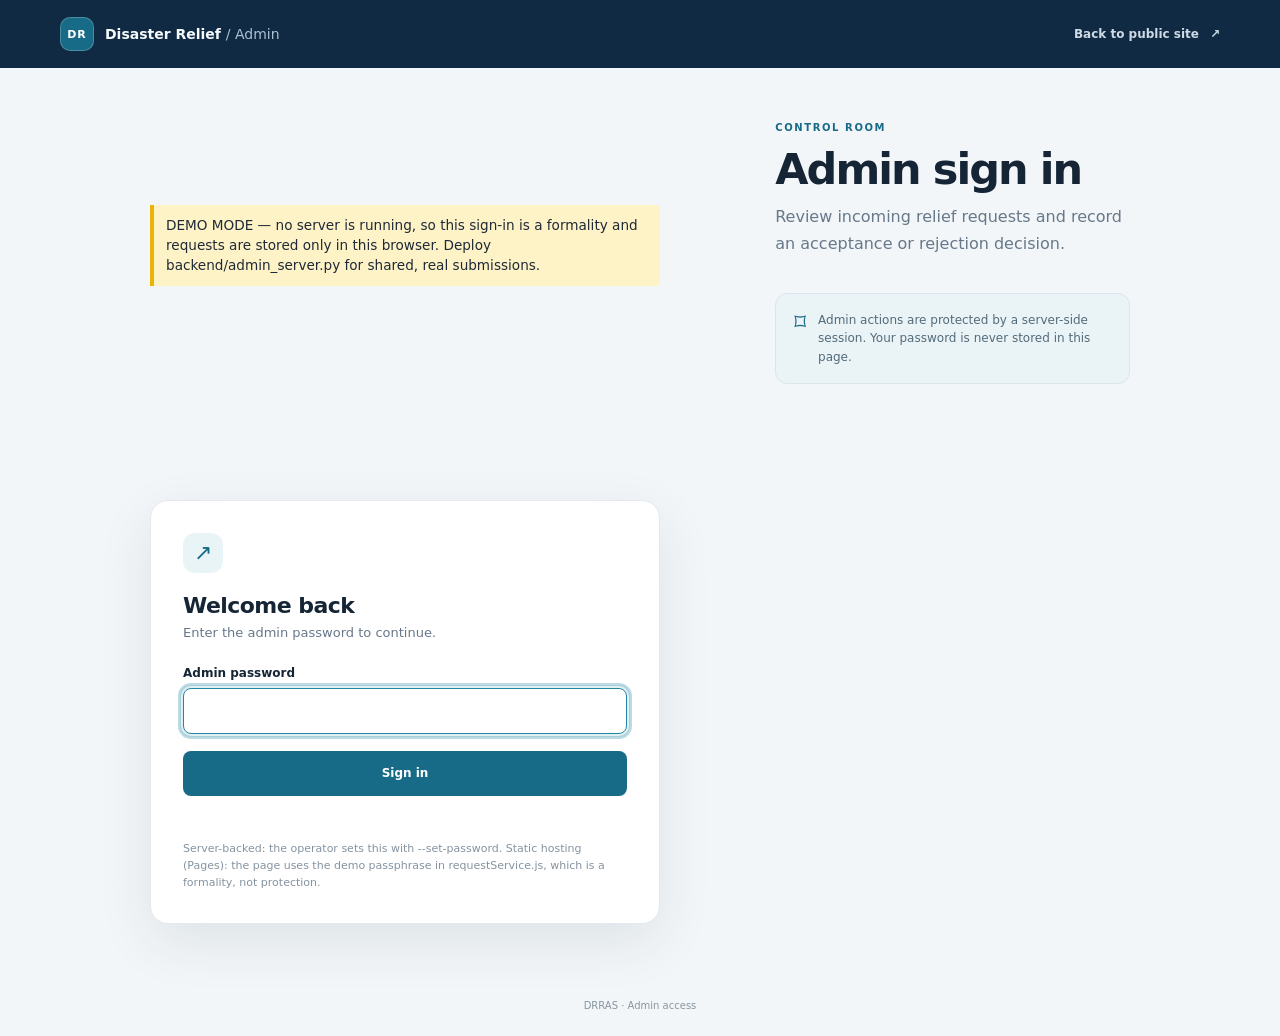
==== docs/admin.html @ 050160b1 "Make admin sign-in work with no server, and fix keep-alive desync Two separate things, both found by" ====
<!doctype html>
<html lang="en">
<head>
  <meta charset="utf-8">
  <meta name="viewport" content="width=device-width, initial-scale=1">
  <meta name="theme-color" content="#102a43">
  <title>Admin · Disaster Relief Resource Allocation System</title>
  <link rel="stylesheet" href="css/admin.css?v=2">
  <script type="module" src="js/admin.js?v=2"></script>
</head>
<body>
  <header class="topbar">
    <a class="brand" href="index.html" aria-label="Back to the DRRAS website">
      <span class="brand-mark" aria-hidden="true">DR</span>
      <span>Disaster Relief <span class="brand-muted">/ Admin</span></span>
    </a>
    <a class="back-link" href="index.html">Back to public site <span aria-hidden="true">↗</span></a>
  </header>

  <main class="page-shell">
    <section id="loginSection" class="login-layout" aria-labelledby="loginHeading">
      <p id="serviceBanner" class="mode-banner" hidden></p>
      <div class="intro-copy">
        <p class="eyebrow">CONTROL ROOM</p>
        <h1 id="loginHeading">Admin sign in</h1>
        <p>Review incoming relief requests and record an acceptance or rejection decision.</p>
        <div class="security-note">
          <span class="security-icon" aria-hidden="true">⌑</span>
          <span>Admin actions are protected by a server-side session. Your password is never stored in this page.</span>
        </div>
      </div>
      <form id="loginForm" class="login-card" autocomplete="on">
        <div class="card-icon" aria-hidden="true">↗</div>
        <h2>Welcome back</h2>
        <p class="muted">Enter the admin password to continue.</p>
        <label for="adminPassword">Admin password</label>
        <input id="adminPassword" name="password" type="password" autocomplete="current-password"
               minlength="12" maxlength="1024" required>
        <button id="loginButton" class="button button-primary button-wide" type="submit">Sign in</button>
        <p id="loginMessage" class="message" role="alert" aria-live="polite"></p>
        <p class="login-help">Server-backed: the operator sets this with --set-password. Static hosting (Pages): the page uses the demo passphrase in requestService.js, which is a formality, not protection.</p>
      </form>
    </section>

    <section id="dashboardSection" hidden aria-labelledby="dashboardHeading">
      <div class="dashboard-heading">
        <div>
          <p class="eyebrow">REQUEST OPERATIONS</p>
          <h1 id="dashboardHeading">Request dashboard</h1>
          <p class="muted">Review submissions from the public request form. Decisions are saved centrally.</p>
        </div>
        <div class="heading-actions">
          <button id="refreshButton" class="button button-quiet" type="button">↻ <span>Refresh</span></button>
          <button id="logoutButton" class="button button-quiet" type="button">Sign out</button>
        </div>
      </div>

      <div class="summary-grid" aria-label="Request totals">
        <article class="summary-card summary-pending">
          <span class="summary-label">Pending</span>
          <strong id="pendingCount">0</strong>
          <span class="summary-caption">Awaiting review</span>
        </article>
        <article class="summary-card summary-accepted">
          <span class="summary-label">Accepted</span>
          <strong id="acceptedCount">0</strong>
          <span class="summary-caption">Approved by admin</span>
        </article>
        <article class="summary-card summary-rejected">
          <span class="summary-label">Rejected</span>
          <strong id="rejectedCount">0</strong>
          <span class="summary-caption">Declined by admin</span>
        </article>
        <article class="summary-card summary-total">
          <span class="summary-label">All requests</span>
          <strong id="totalCount">0</strong>
          <span class="summary-caption">Across all statuses</span>
        </article>
      </div>

      <section class="requests-panel" aria-labelledby="requestsHeading">
        <div class="panel-heading">
          <div>
            <h2 id="requestsHeading">Submitted requests</h2>
            <p id="requestCount" class="muted">Loading requests…</p>
          </div>
          <label class="filter-control" for="statusFilter">
            <span>Status</span>
            <select id="statusFilter">
              <option value="all">All requests</option>
              <option value="pending">Pending</option>
              <option value="accepted">Accepted</option>
              <option value="rejected">Rejected</option>
            </select>
          </label>
        </div>

        <p id="dashboardMessage" class="dashboard-message" role="status" aria-live="polite"></p>
        <div class="table-scroll">
          <table class="request-table">
            <thead>
              <tr>
                <th scope="col">Request</th>
                <th scope="col">Location</th>
                <th scope="col">Resources needed</th>
                <th scope="col">Submitted</th>
                <th scope="col">Decision</th>
                <th scope="col"><span class="visually-hidden">Actions</span></th>
              </tr>
            </thead>
            <tbody id="requestRows"></tbody>
          </table>
          <div id="emptyState" class="empty-state" hidden>
            <div class="empty-icon" aria-hidden="true">⌁</div>
            <h3>No requests to show</h3>
            <p>New public submissions will appear here automatically.</p>
          </div>
        </div>
      </section>
      <p class="data-note">An approval decision is recorded in the request database. It does not automatically dispatch supplies.</p>
    </section>
  </main>

  <footer class="page-footer">DRRAS · Admin access</footer>
</body>
</html>
---- docs/css/admin.css ----
:root {
  color-scheme: light;
  --ink: #152536;
  --muted: #66788a;
  --line: #e3e9ee;
  --paper: #ffffff;
  --wash: #f3f6f8;
  --navy: #102a43;
  --blue: #176b87;
  --blue-deep: #0c526d;
  --red: #b42332;
  --green: #117a59;
  --amber: #a85b0c;
}

* { box-sizing: border-box; }
[hidden] { display: none !important; }

body {
  min-height: 100vh;
  margin: 0;
  color: var(--ink);
  background: var(--wash);
  font-family: Inter, ui-sans-serif, system-ui, -apple-system, BlinkMacSystemFont, "Segoe UI", sans-serif;
  -webkit-font-smoothing: antialiased;
}

.topbar {
  min-height: 68px;
  display: flex;
  align-items: center;
  justify-content: space-between;
  gap: 20px;
  padding: 0 max(24px, calc((100vw - 1160px) / 2));
  color: #f7fafc;
  background: var(--navy);
}
.brand, .back-link {
  display: inline-flex;
  align-items: center;
  gap: 11px;
  color: inherit;
  font-size: 14px;
  font-weight: 700;
  text-decoration: none;
}
.brand-mark {
  width: 34px;
  height: 34px;
  display: grid;
  place-items: center;
  border: 1px solid rgba(255,255,255,.22);
  border-radius: 10px;
  color: #fff;
  background: #176b87;
  font-size: 11px;
  letter-spacing: .08em;
}
.brand-muted { color: #adc2d4; font-weight: 500; }
.back-link { color: #cedbe6; font-size: 12px; font-weight: 600; }
.back-link:hover { color: #fff; }

.page-shell { width: min(1160px, calc(100% - 48px)); margin: 0 auto; padding: 54px 0 76px; }
h1, h2, h3, p { margin-top: 0; }
h1 { margin-bottom: 10px; font-size: clamp(30px, 4vw, 43px); letter-spacing: -.045em; line-height: 1.1; }
h2 { margin-bottom: 6px; font-size: 20px; letter-spacing: -.025em; }
h3 { margin-bottom: 7px; font-size: 16px; }
.eyebrow { margin-bottom: 13px; color: var(--blue); font-size: 10px; font-weight: 800; letter-spacing: .16em; }
.muted { color: var(--muted); }

.login-layout {
  display: grid;
  grid-template-columns: minmax(0, 1.15fr) minmax(320px, .8fr);
  align-items: center;
  gap: clamp(40px, 9vw, 130px);
  max-width: 980px;
  min-height: 480px;
  margin: 0 auto;
}
.intro-copy { max-width: 485px; }
.intro-copy > p:not(.eyebrow) { max-width: 430px; color: var(--muted); font-size: 16px; line-height: 1.7; }
.security-note {
  max-width: 420px;
  display: flex;
  align-items: flex-start;
  gap: 12px;
  margin-top: 35px;
  padding: 17px 18px;
  border: 1px solid #d9e7ed;
  border-radius: 12px;
  color: #536b7b;
  background: #eaf3f6;
  font-size: 12px;
  line-height: 1.55;
}
.security-icon { color: var(--blue); font-size: 23px; line-height: 1; }
.login-card {
  padding: 32px;
  border: 1px solid var(--line);
  border-radius: 18px;
  background: var(--paper);
  box-shadow: 0 18px 55px rgba(16, 42, 67, .09);
}
.card-icon {
  width: 40px;
  height: 40px;
  display: grid;
  place-items: center;
  margin-bottom: 20px;
  border-radius: 12px;
  color: var(--blue);
  background: #e9f4f7;
  font-size: 22px;
}
.login-card h2 { margin-bottom: 7px; font-size: 22px; }
.login-card .muted { margin-bottom: 26px; font-size: 13px; }
.login-card label { display: block; margin-bottom: 8px; font-size: 12px; font-weight: 700; }
.login-card input {
  width: 100%;
  height: 46px;
  margin-bottom: 17px;
  padding: 0 12px;
  border: 1px solid #ccd6dd;
  border-radius: 8px;
  color: var(--ink);
  background: #fff;
  font: inherit;
  outline: none;
}
.login-card input:focus, select:focus { border-color: #2086a4; box-shadow: 0 0 0 3px rgba(32,134,164,.13); }
.login-help { margin: 15px 0 0; color: #8493a0; font-size: 11px; line-height: 1.55; }

.button {
  min-height: 38px;
  display: inline-flex;
  align-items: center;
  justify-content: center;
  gap: 7px;
  padding: 0 14px;
  border: 1px solid transparent;
  border-radius: 8px;
  cursor: pointer;
  font: inherit;
  font-size: 12px;
  font-weight: 700;
  transition: background .15s ease, border-color .15s ease, transform .15s ease;
}
.button:focus-visible, select:focus-visible, input:focus-visible { outline: 3px solid rgba(32,134,164,.3); outline-offset: 2px; }
.button:disabled { opacity: .55; cursor: not-allowed; }
.button-primary { color: #fff; background: var(--blue); }
.button-primary:hover:not(:disabled) { background: var(--blue-deep); }
.button-wide { width: 100%; min-height: 45px; }
.button-quiet { color: #536779; border-color: #dce4e9; background: #fff; }
.button-quiet:hover:not(:disabled) { color: var(--ink); border-color: #bdcbd4; background: #f8fafb; }

.message { min-height: 17px; margin: 12px 0 0; color: var(--red); font-size: 12px; }
.dashboard-heading { display: flex; align-items: flex-end; justify-content: space-between; gap: 24px; margin-bottom: 29px; }
.dashboard-heading .muted { margin-bottom: 0; font-size: 13px; }
.heading-actions { display: flex; gap: 8px; padding-bottom: 3px; }

.summary-grid { display: grid; grid-template-columns: repeat(4, minmax(0, 1fr)); gap: 13px; margin-bottom: 23px; }
.summary-card {
  min-height: 126px;
  display: flex;
  flex-direction: column;
  align-items: flex-start;
  padding: 17px 18px;
  border: 1px solid var(--line);
  border-radius: 12px;
  background: var(--paper);
  box-shadow: 0 3px 10px rgba(16,42,67,.025);
}
.summary-card strong { margin-top: 8px; font-size: 29px; letter-spacing: -.05em; line-height: 1; }
.summary-label { font-size: 12px; font-weight: 700; }
.summary-caption { margin-top: 8px; color: var(--muted); font-size: 11px; }
.summary-pending strong { color: var(--amber); }
.summary-accepted strong { color: var(--green); }
.summary-rejected strong { color: var(--red); }
.summary-total strong { color: var(--navy); }

.requests-panel {
  overflow: hidden;
  border: 1px solid var(--line);
  border-radius: 14px;
  background: var(--paper);
  box-shadow: 0 3px 14px rgba(16,42,67,.035);
}
.panel-heading { display: flex; align-items: center; justify-content: space-between; gap: 20px; padding: 21px 22px; }
.panel-heading h2 { margin-bottom: 5px; }
.panel-heading .muted { margin-bottom: 0; font-size: 12px; }
.filter-control { display: flex; align-items: center; gap: 9px; color: #536779; font-size: 11px; font-weight: 700; }
.filter-control select {
  min-width: 145px;
  height: 37px;
  padding: 0 30px 0 10px;
  border: 1px solid #d8e1e7;
  border-radius: 7px;
  color: var(--ink);
  background-color: #fff;
  font: inherit;
  font-weight: 600;
}
.dashboard-message { margin: 0; padding: 0 22px; color: var(--red); font-size: 12px; }
.dashboard-message:empty { display: none; }
.table-scroll { overflow-x: auto; }
.request-table { width: 100%; border-collapse: collapse; text-align: left; }
.request-table th {
  padding: 11px 15px;
  border-top: 1px solid var(--line);
  border-bottom: 1px solid var(--line);
  color: #6d7d8a;
  background: #f7f9fa;
  font-size: 10px;
  font-weight: 800;
  letter-spacing: .06em;
  text-transform: uppercase;
  white-space: nowrap;
}
.request-table th:first-child, .request-table td:first-child { padding-left: 22px; }
.request-table td { padding: 15px; border-bottom: 1px solid #edf1f3; vertical-align: top; font-size: 12px; }
.request-table tbody tr:last-child td { border-bottom: 0; }
.request-table tbody tr:hover { background: #fbfcfd; }
.request-type { display: flex; flex-wrap: wrap; align-items: center; gap: 7px; margin-bottom: 5px; font-size: 13px; font-weight: 750; }
.request-id { display: block; color: #8695a1; font-size: 10px; font-weight: 600; letter-spacing: .03em; }
.request-meta, .location-coords, .submitted-time { color: var(--muted); font-size: 11px; line-height: 1.5; }
.severity, .status-pill { display: inline-flex; align-items: center; min-height: 20px; padding: 2px 7px; border-radius: 999px; font-size: 9px; font-weight: 800; letter-spacing: .035em; text-transform: uppercase; }
.severity-critical { color: #a91e2b; background: #fde9e9; }
.severity-high { color: #a34b0b; background: #fff0df; }
.severity-medium { color: #856009; background: #fff6d8; }
.severity-low { color: #277052; background: #e6f5ed; }
.status-pending { color: #94520e; background: #fff2dc; }
.status-accepted { color: #0b6e50; background: #e3f5eb; }
.status-rejected { color: #a3222d; background: #fde9eb; }
.resource-list { max-width: 190px; color: #475b6b; line-height: 1.55; }
.decision-cell { white-space: nowrap; }
.action-cell { min-width: 180px; white-space: nowrap; }
.action-button { min-height: 31px; padding: 0 10px; border-radius: 7px; font-size: 10px; }
.action-accept { color: #0b6e50; border-color: #cbe7d7; background: #f1faf5; }
.action-accept:hover:not(:disabled) { background: #e3f5eb; }
.action-reject { margin-left: 5px; color: #a3222d; border-color: #f0d0d3; background: #fff7f7; }
.action-reject:hover:not(:disabled) { background: #fde9eb; }
.reviewed-note { color: #82909b; font-size: 10px; }
.empty-state { padding: 55px 20px 60px; text-align: center; }
.empty-icon { width: 45px; height: 45px; display: grid; place-items: center; margin: 0 auto 15px; border-radius: 50%; color: var(--blue); background: #e9f4f7; font-size: 24px; }
.empty-state h3 { margin-bottom: 5px; }
.empty-state p { margin: 0; color: var(--muted); font-size: 12px; }
.data-note { margin: 14px 2px 0; color: #778793; font-size: 11px; line-height: 1.5; }
.page-footer { padding: 0 24px 25px; color: #8795a0; font-size: 10px; text-align: center; }
.visually-hidden { position: absolute; width: 1px; height: 1px; overflow: hidden; clip: rect(0, 0, 0, 0); white-space: nowrap; clip-path: inset(50%); }

@media (max-width: 820px) {
  .login-layout { grid-template-columns: 1fr minmax(300px, .9fr); gap: 36px; }
  .summary-grid { grid-template-columns: repeat(2, minmax(0, 1fr)); }
  .request-table { min-width: 930px; }
}
@media (max-width: 640px) {
  .topbar { min-height: 60px; padding: 0 18px; }
  .brand { gap: 8px; font-size: 12px; }
  .brand-mark { width: 30px; height: 30px; }
  .back-link { font-size: 0; }
  .back-link span { font-size: 16px; }
  .page-shell { width: calc(100% - 32px); padding: 36px 0 55px; }
  .login-layout { grid-template-columns: 1fr; gap: 26px; min-height: 0; }
  .intro-copy > p:not(.eyebrow) { font-size: 14px; }
  .security-note { margin-top: 20px; }
  .login-card { padding: 24px; }
  .dashboard-heading { align-items: flex-start; flex-direction: column; margin-bottom: 22px; }
  .heading-actions { width: 100%; }
  .heading-actions .button { flex: 1; }
  .summary-grid { gap: 9px; }
  .summary-card { min-height: 112px; padding: 14px; }
  .summary-card strong { font-size: 25px; }
  .panel-heading { align-items: flex-start; flex-direction: column; padding: 18px; }
  .filter-control { width: 100%; justify-content: space-between; }
  .filter-control select { flex: 1; max-width: 220px; }
}


.mode-banner {
  background: #fef3c7; border-left: 4px solid #eab308;
  padding: 10px 12px; margin: 0 0 16px; color: #1f2937;
  font-size: 0.85rem; line-height: 1.5; border-radius: 0 4px 4px 0;
}
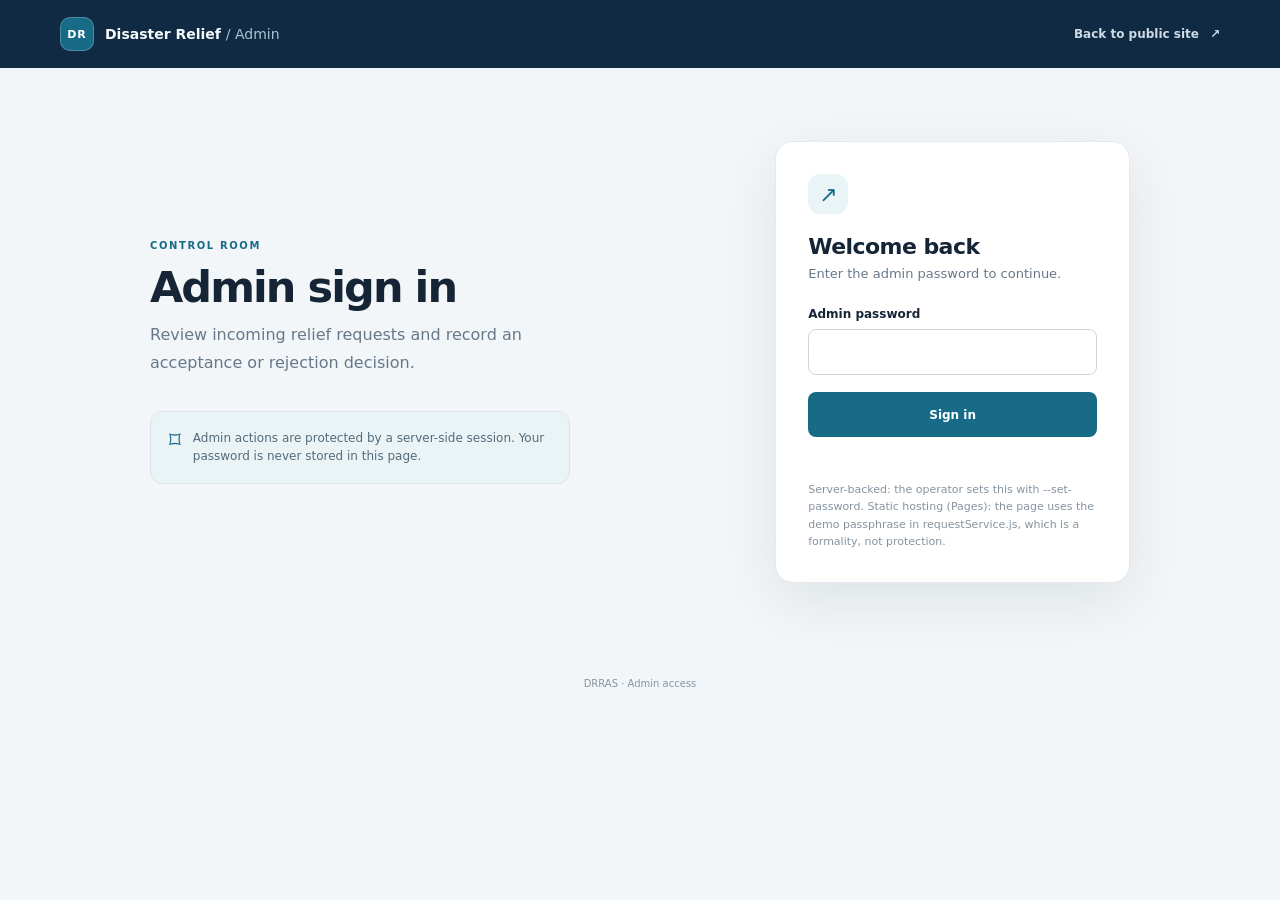
==== commit 785267e4: "Update admin.html to remove partial approval section" ====
--- a/docs/admin.html
+++ b/docs/admin.html
@@ -117,8 +117,21 @@
           </div>
         </div>
       </section>
-      <p class="data-note">An approval decision is recorded in the request database. It does not automatically dispatch supplies.</p>
+      <p class="data-note">Accepting a request allocates the requested supplies from current stock (capped at what is on hand) and records your message for the user. Rejecting records the message only.</p>
     </section>
+
+    <dialog id="decisionDialog" class="decision-dialog" aria-labelledby="decisionDialogTitle">
+      <h2 id="decisionDialogTitle">Record decision</h2>
+      <p class="muted" id="decisionDialogIntro">The message below is delivered to the user with your decision.</p>
+      <label for="decisionMessage">Message to the user</label>
+      <textarea id="decisionMessage" rows="5" maxlength="1000"></textarea>
+      <p class="dialog-hint">This text is shown to the user on the track-status page. Keep it short and concrete — what was decided, what will be provided, and what to do next.</p>
+      <p id="decisionError" class="message" role="alert" aria-live="polite"></p>
+      <div class="dialog-actions">
+        <button type="button" class="button button-quiet" id="decisionCancel">Cancel</button>
+        <button type="button" class="button button-primary" id="decisionConfirm">Save decision</button>
+      </div>
+    </dialog>
   </main>
 
   <footer class="page-footer">DRRAS · Admin access</footer>
--- a/docs/css/admin.css
+++ b/docs/css/admin.css
@@ -158,7 +158,7 @@
 .dashboard-heading .muted { margin-bottom: 0; font-size: 13px; }
 .heading-actions { display: flex; gap: 8px; padding-bottom: 3px; }
 
-.summary-grid { display: grid; grid-template-columns: repeat(4, minmax(0, 1fr)); gap: 13px; margin-bottom: 23px; }
+.summary-grid { display: grid; grid-template-columns: repeat(5, minmax(0, 1fr)); gap: 13px; margin-bottom: 23px; }
 .summary-card {
   min-height: 126px;
   display: flex;
@@ -175,6 +175,7 @@
 .summary-caption { margin-top: 8px; color: var(--muted); font-size: 11px; }
 .summary-pending strong { color: var(--amber); }
 .summary-accepted strong { color: var(--green); }
+.summary-partial strong { color: var(--blue); }
 .summary-rejected strong { color: var(--red); }
 .summary-total strong { color: var(--navy); }
 
@@ -200,7 +201,8 @@
   font: inherit;
   font-weight: 600;
 }
-.dashboard-message { margin: 0; padding: 0 22px; color: var(--red); font-size: 12px; }
+.dashboard-message { margin: 0; padding: 0 22px; color: var(--red); font-size: 12px; line-height: 1.6; }
+.dashboard-message.success { color: var(--green); }
 .dashboard-message:empty { display: none; }
 .table-scroll { overflow-x: auto; }
 .request-table { width: 100%; border-collapse: collapse; text-align: left; }
@@ -230,8 +232,44 @@
 .severity-low { color: #277052; background: #e6f5ed; }
 .status-pending { color: #94520e; background: #fff2dc; }
 .status-accepted { color: #0b6e50; background: #e3f5eb; }
+.status-partially_approved { color: #0c526d; background: #e3f2f7; }
 .status-rejected { color: #a3222d; background: #fde9eb; }
 .resource-list { max-width: 190px; color: #475b6b; line-height: 1.55; }
+
+.inventory-panel {
+  margin-top: 24px;
+  overflow: hidden;
+  border: 1px solid var(--line);
+  border-radius: 14px;
+  background: var(--paper);
+  box-shadow: 0 3px 14px rgba(16,42,67,.035);
+}
+.inventory-heading { padding: 21px 22px 15px; }
+.inventory-heading h2 { margin-bottom: 5px; }
+.inventory-heading .muted { margin-bottom: 0; font-size: 12px; }
+.inventory-form {
+  display: grid;
+  grid-template-columns: minmax(180px, 1fr) minmax(160px, .7fr) auto;
+  align-items: end;
+  gap: 12px;
+  padding: 0 22px 17px;
+}
+.inventory-form label { display: grid; gap: 6px; color: #536779; font-size: 11px; font-weight: 700; }
+.inventory-form input {
+  width: 100%;
+  height: 38px;
+  padding: 0 10px;
+  border: 1px solid #d8e1e7;
+  border-radius: 7px;
+  color: var(--ink);
+  background: #fff;
+  font: inherit;
+}
+.inventory-message { margin: 0; padding: 0 22px 12px; color: var(--green); font-size: 12px; }
+.inventory-message:empty { display: none; }
+.inventory-table { min-width: 520px; }
+.inventory-table th:first-child, .inventory-table td:first-child { padding-left: 22px; }
+.inventory-table td { padding-top: 11px; padding-bottom: 11px; }
 .decision-cell { white-space: nowrap; }
 .action-cell { min-width: 180px; white-space: nowrap; }
 .action-button { min-height: 31px; padding: 0 10px; border-radius: 7px; font-size: 10px; }
@@ -251,7 +289,7 @@
 @media (max-width: 820px) {
   .login-layout { grid-template-columns: 1fr minmax(300px, .9fr); gap: 36px; }
   .summary-grid { grid-template-columns: repeat(2, minmax(0, 1fr)); }
-  .request-table { min-width: 930px; }
+  .request-table { min-width: 1180px; }
 }
 @media (max-width: 640px) {
   .topbar { min-height: 60px; padding: 0 18px; }
@@ -273,6 +311,9 @@
   .panel-heading { align-items: flex-start; flex-direction: column; padding: 18px; }
   .filter-control { width: 100%; justify-content: space-between; }
   .filter-control select { flex: 1; max-width: 220px; }
+  .inventory-heading { padding: 18px 18px 14px; }
+  .inventory-form { grid-template-columns: 1fr; padding: 0 18px 17px; }
+  .inventory-form .button { width: 100%; }
 }
 
 
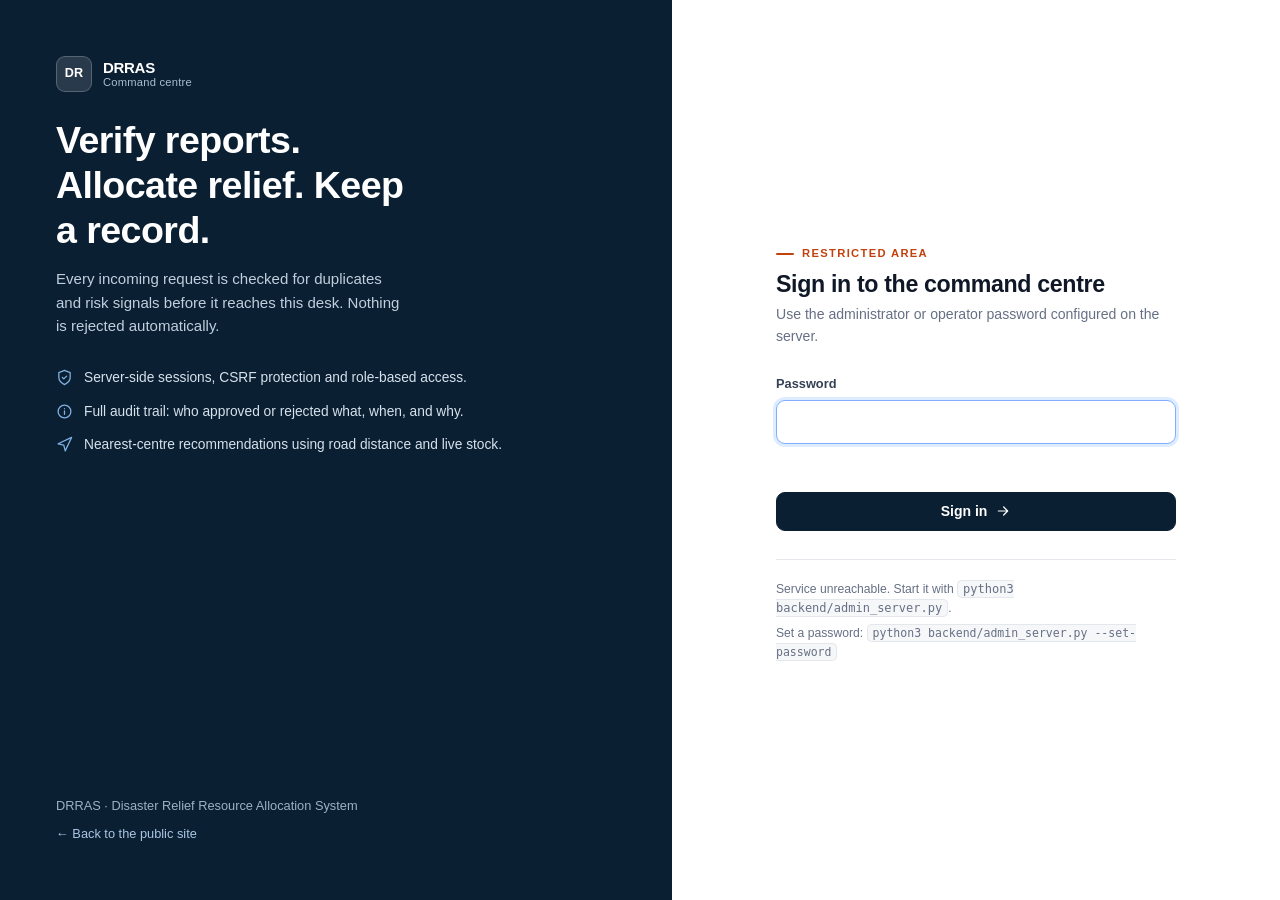
==== commit f11af760: "Rebuild DRRAS with verification, allocation and command centre Replace the legacy localStorage demo " ====
--- a/docs/admin.html
+++ b/docs/admin.html
@@ -1,139 +1,696 @@
 <!doctype html>
 <html lang="en">
 <head>
-  <meta charset="utf-8">
-  <meta name="viewport" content="width=device-width, initial-scale=1">
-  <meta name="theme-color" content="#102a43">
-  <title>Admin · Disaster Relief Resource Allocation System</title>
-  <link rel="stylesheet" href="css/admin.css?v=2">
-  <script type="module" src="js/admin.js?v=2"></script>
+<meta charset="utf-8">
+<meta name="viewport" content="width=device-width, initial-scale=1">
+<meta name="theme-color" content="#0b1f33">
+<meta name="robots" content="noindex">
+<title>Command centre · DRRAS</title>
+<link rel="stylesheet" href="css/style.css?v=3">
+<link rel="stylesheet" href="css/admin.css?v=3">
+<link rel="stylesheet" href="vendor/leaflet/leaflet.css">
 </head>
-<body>
-  <header class="topbar">
-    <a class="brand" href="index.html" aria-label="Back to the DRRAS website">
-      <span class="brand-mark" aria-hidden="true">DR</span>
-      <span>Disaster Relief <span class="brand-muted">/ Admin</span></span>
-    </a>
-    <a class="back-link" href="index.html">Back to public site <span aria-hidden="true">↗</span></a>
-  </header>
-
-  <main class="page-shell">
-    <section id="loginSection" class="login-layout" aria-labelledby="loginHeading">
-      <p id="serviceBanner" class="mode-banner" hidden></p>
-      <div class="intro-copy">
-        <p class="eyebrow">CONTROL ROOM</p>
-        <h1 id="loginHeading">Admin sign in</h1>
-        <p>Review incoming relief requests and record an acceptance or rejection decision.</p>
-        <div class="security-note">
-          <span class="security-icon" aria-hidden="true">⌑</span>
-          <span>Admin actions are protected by a server-side session. Your password is never stored in this page.</span>
+<body class="admin">
+<a class="skip-link" href="#mainContent">Skip to main content</a>
+
+<svg aria-hidden="true" style="position:absolute;width:0;height:0;overflow:hidden">
+  <defs>
+    <symbol id="i-alert" viewBox="0 0 24 24" fill="none" stroke="currentColor" stroke-width="1.8" stroke-linecap="round" stroke-linejoin="round"><path d="M10.3 3.9 1.8 18a2 2 0 0 0 1.7 3h17a2 2 0 0 0 1.7-3L13.7 3.9a2 2 0 0 0-3.4 0Z"/><path d="M12 9v4"/><path d="M12 17h.01"/></symbol>
+    <symbol id="i-pin" viewBox="0 0 24 24" fill="none" stroke="currentColor" stroke-width="1.8" stroke-linecap="round" stroke-linejoin="round"><path d="M20 10c0 6-8 12-8 12s-8-6-8-12a8 8 0 0 1 16 0Z"/><circle cx="12" cy="10" r="3"/></symbol>
+    <symbol id="i-phone" viewBox="0 0 24 24" fill="none" stroke="currentColor" stroke-width="1.8" stroke-linecap="round" stroke-linejoin="round"><path d="M22 16.9v3a2 2 0 0 1-2.2 2 19.8 19.8 0 0 1-8.6-3.1 19.5 19.5 0 0 1-6-6A19.8 19.8 0 0 1 2.1 4.2 2 2 0 0 1 4.1 2h3a2 2 0 0 1 2 1.7c.1 1 .4 2 .7 2.8a2 2 0 0 1-.5 2.1L8 9.9a16 16 0 0 0 6 6l1.3-1.3a2 2 0 0 1 2.1-.5c.9.3 1.9.6 2.8.7a2 2 0 0 1 1.8 2.1Z"/></symbol>
+    <symbol id="i-search" viewBox="0 0 24 24" fill="none" stroke="currentColor" stroke-width="1.9" stroke-linecap="round" stroke-linejoin="round"><circle cx="11" cy="11" r="7"/><path d="m20 20-3.5-3.5"/></symbol>
+    <symbol id="i-arrow" viewBox="0 0 24 24" fill="none" stroke="currentColor" stroke-width="1.8" stroke-linecap="round" stroke-linejoin="round"><path d="M5 12h14M13 6l6 6-6 6"/></symbol>
+    <symbol id="i-check" viewBox="0 0 24 24" fill="none" stroke="currentColor" stroke-width="2" stroke-linecap="round" stroke-linejoin="round"><path d="m20 6-11 11-5-5"/></symbol>
+    <symbol id="i-check-circle" viewBox="0 0 24 24" fill="none" stroke="currentColor" stroke-width="1.8" stroke-linecap="round" stroke-linejoin="round"><circle cx="12" cy="12" r="9"/><path d="m8.5 12 2.5 2.5 4.5-5"/></symbol>
+    <symbol id="i-x-circle" viewBox="0 0 24 24" fill="none" stroke="currentColor" stroke-width="1.8" stroke-linecap="round" stroke-linejoin="round"><circle cx="12" cy="12" r="9"/><path d="m15 9-6 6M9 9l6 6"/></symbol>
+    <symbol id="i-clock" viewBox="0 0 24 24" fill="none" stroke="currentColor" stroke-width="1.8" stroke-linecap="round" stroke-linejoin="round"><circle cx="12" cy="12" r="9"/><path d="M12 7v5l3 2"/></symbol>
+    <symbol id="i-shield" viewBox="0 0 24 24" fill="none" stroke="currentColor" stroke-width="1.8" stroke-linecap="round" stroke-linejoin="round"><path d="M12 22s8-4 8-10V5l-8-3-8 3v7c0 6 8 10 8 10Z"/><path d="m9 12 2 2 4-4"/></symbol>
+    <symbol id="i-info" viewBox="0 0 24 24" fill="none" stroke="currentColor" stroke-width="1.8" stroke-linecap="round" stroke-linejoin="round"><circle cx="12" cy="12" r="9"/><path d="M12 16v-5M12 8h.01"/></symbol>
+    <symbol id="i-x" viewBox="0 0 24 24" fill="none" stroke="currentColor" stroke-width="1.9" stroke-linecap="round" stroke-linejoin="round"><path d="M18 6 6 18M6 6l12 12"/></symbol>
+    <symbol id="i-menu" viewBox="0 0 24 24" fill="none" stroke="currentColor" stroke-width="1.9" stroke-linecap="round" stroke-linejoin="round"><path d="M4 7h16M4 12h16M4 17h16"/></symbol>
+    <symbol id="i-grid" viewBox="0 0 24 24" fill="none" stroke="currentColor" stroke-width="1.8" stroke-linecap="round" stroke-linejoin="round"><rect x="3" y="3" width="7" height="7" rx="1"/><rect x="14" y="3" width="7" height="7" rx="1"/><rect x="3" y="14" width="7" height="7" rx="1"/><rect x="14" y="14" width="7" height="7" rx="1"/></symbol>
+    <symbol id="i-inbox" viewBox="0 0 24 24" fill="none" stroke="currentColor" stroke-width="1.8" stroke-linecap="round" stroke-linejoin="round"><path d="M4 4h16v16H4z"/><path d="M4 14h4l2 3h4l2-3h4"/></symbol>
+    <symbol id="i-list" viewBox="0 0 24 24" fill="none" stroke="currentColor" stroke-width="1.8" stroke-linecap="round" stroke-linejoin="round"><path d="M8 6h13M8 12h13M8 18h13M3 6h.01M3 12h.01M3 18h.01"/></symbol>
+    <symbol id="i-map" viewBox="0 0 24 24" fill="none" stroke="currentColor" stroke-width="1.8" stroke-linecap="round" stroke-linejoin="round"><path d="m9 3-6 3v15l6-3 6 3 6-3V3l-6 3-6-3Z"/><path d="M9 3v15M15 6v15"/></symbol>
+    <symbol id="i-building" viewBox="0 0 24 24" fill="none" stroke="currentColor" stroke-width="1.8" stroke-linecap="round" stroke-linejoin="round"><path d="M4 21V5a2 2 0 0 1 2-2h8a2 2 0 0 1 2 2v16"/><path d="M16 9h2a2 2 0 0 1 2 2v10M2 21h20"/><path d="M8 7h4M8 11h4M8 15h4"/></symbol>
+    <symbol id="i-history" viewBox="0 0 24 24" fill="none" stroke="currentColor" stroke-width="1.8" stroke-linecap="round" stroke-linejoin="round"><path d="M3 12a9 9 0 1 0 3-6.7L3 8"/><path d="M3 3v5h5"/><path d="M12 7v5l3 2"/></symbol>
+    <symbol id="i-settings" viewBox="0 0 24 24" fill="none" stroke="currentColor" stroke-width="1.8" stroke-linecap="round" stroke-linejoin="round"><circle cx="12" cy="12" r="3"/><path d="M19.4 15a1.7 1.7 0 0 0 .3 1.9l.1.1a2 2 0 1 1-2.8 2.8l-.1-.1a1.7 1.7 0 0 0-1.9-.3 1.7 1.7 0 0 0-1 1.5V21a2 2 0 1 1-4 0v-.1a1.7 1.7 0 0 0-1.1-1.5 1.7 1.7 0 0 0-1.9.3l-.1.1a2 2 0 1 1-2.8-2.8l.1-.1a1.7 1.7 0 0 0 .3-1.9 1.7 1.7 0 0 0-1.5-1H3a2 2 0 1 1 0-4h.1a1.7 1.7 0 0 0 1.5-1.1 1.7 1.7 0 0 0-.3-1.9l-.1-.1a2 2 0 1 1 2.8-2.8l.1.1a1.7 1.7 0 0 0 1.9.3H9a1.7 1.7 0 0 0 1-1.5V3a2 2 0 1 1 4 0v.1a1.7 1.7 0 0 0 1 1.5 1.7 1.7 0 0 0 1.9-.3l.1-.1a2 2 0 1 1 2.8 2.8l-.1.1a1.7 1.7 0 0 0-.3 1.9V9a1.7 1.7 0 0 0 1.5 1H21a2 2 0 1 1 0 4h-.1a1.7 1.7 0 0 0-1.5 1Z"/></symbol>
+    <symbol id="i-refresh" viewBox="0 0 24 24" fill="none" stroke="currentColor" stroke-width="1.8" stroke-linecap="round" stroke-linejoin="round"><path d="M21 12a9 9 0 1 1-3-6.7L21 8"/><path d="M21 3v5h-5"/></symbol>
+    <symbol id="i-logout" viewBox="0 0 24 24" fill="none" stroke="currentColor" stroke-width="1.8" stroke-linecap="round" stroke-linejoin="round"><path d="M9 21H5a2 2 0 0 1-2-2V5a2 2 0 0 1 2-2h4"/><path d="m16 17 5-5-5-5M21 12H9"/></symbol>
+    <symbol id="i-users" viewBox="0 0 24 24" fill="none" stroke="currentColor" stroke-width="1.8" stroke-linecap="round" stroke-linejoin="round"><path d="M16 21v-2a4 4 0 0 0-4-4H6a4 4 0 0 0-4 4v2"/><circle cx="9" cy="7" r="4"/><path d="M22 21v-2a4 4 0 0 0-3-3.9"/></symbol>
+    <symbol id="i-plus" viewBox="0 0 24 24" fill="none" stroke="currentColor" stroke-width="1.9" stroke-linecap="round" stroke-linejoin="round"><path d="M12 5v14M5 12h14"/></symbol>
+    <symbol id="i-edit" viewBox="0 0 24 24" fill="none" stroke="currentColor" stroke-width="1.8" stroke-linecap="round" stroke-linejoin="round"><path d="M12 20h9"/><path d="M16.5 3.5a2.1 2.1 0 0 1 3 3L7 19l-4 1 1-4Z"/></symbol>
+    <symbol id="i-file" viewBox="0 0 24 24" fill="none" stroke="currentColor" stroke-width="1.8" stroke-linecap="round" stroke-linejoin="round"><path d="M14 2H6a2 2 0 0 0-2 2v16a2 2 0 0 0 2 2h12a2 2 0 0 0 2-2V8Z"/><path d="M14 2v6h6"/></symbol>
+    <symbol id="i-external" viewBox="0 0 24 24" fill="none" stroke="currentColor" stroke-width="1.8" stroke-linecap="round" stroke-linejoin="round"><path d="M18 13v6a2 2 0 0 1-2 2H5a2 2 0 0 1-2-2V8a2 2 0 0 1 2-2h6"/><path d="M15 3h6v6M10 14 21 3"/></symbol>
+    <symbol id="i-mail" viewBox="0 0 24 24" fill="none" stroke="currentColor" stroke-width="1.8" stroke-linecap="round" stroke-linejoin="round"><rect x="2" y="4" width="20" height="16" rx="2"/><path d="m2 7 10 6 10-6"/></symbol>
+    <symbol id="i-nav" viewBox="0 0 24 24" fill="none" stroke="currentColor" stroke-width="1.8" stroke-linecap="round" stroke-linejoin="round"><path d="M3 11 22 2l-9 19-2-8-8-2Z"/></symbol>
+    <symbol id="i-link" viewBox="0 0 24 24" fill="none" stroke="currentColor" stroke-width="1.8" stroke-linecap="round" stroke-linejoin="round"><path d="M10 13a5 5 0 0 0 7 0l3-3a5 5 0 0 0-7-7l-1 1"/><path d="M14 11a5 5 0 0 0-7 0l-3 3a5 5 0 0 0 7 7l1-1"/></symbol>
+    <symbol id="i-merge" viewBox="0 0 24 24" fill="none" stroke="currentColor" stroke-width="1.8" stroke-linecap="round" stroke-linejoin="round"><path d="M8 3v5a4 4 0 0 0 4 4h8"/><path d="m17 9 3 3-3 3"/><path d="M8 21v-5a4 4 0 0 1 4-4"/><path d="M5 3h6M5 21h6"/></symbol>
+    <symbol id="i-flag" viewBox="0 0 24 24" fill="none" stroke="currentColor" stroke-width="1.8" stroke-linecap="round" stroke-linejoin="round"><path d="M4 22V4c4-3 8 3 12 0v10c-4 3-8-3-12 0"/></symbol>
+    <symbol id="i-truck" viewBox="0 0 24 24" fill="none" stroke="currentColor" stroke-width="1.8" stroke-linecap="round" stroke-linejoin="round"><path d="M1 3h15v13H1z"/><path d="M16 8h4l3 3v5h-7"/><circle cx="5.5" cy="18.5" r="2.5"/><circle cx="18.5" cy="18.5" r="2.5"/></symbol>
+  </defs>
+</svg>
+
+<!-- ================= LOGIN ================= -->
+<section class="login-shell" id="loginView">
+  <aside class="login-intro">
+    <div>
+      <a class="brand" href="index.html">
+        <span class="brand__mark" aria-hidden="true">DR</span>
+        <span class="brand__text">DRRAS <small>Command centre</small></span>
+      </a>
+      <h1>Verify reports. Allocate relief. Keep a record.</h1>
+      <p>Every incoming request is checked for duplicates and risk signals before it reaches this desk. Nothing is rejected automatically.</p>
+      <div class="login-intro__points">
+        <div class="login-intro__point">
+          <svg width="17" height="17" aria-hidden="true"><use href="#i-shield"/></svg>
+          <span>Server-side sessions, CSRF protection and role-based access.</span>
+        </div>
+        <div class="login-intro__point">
+          <svg width="17" height="17" aria-hidden="true"><use href="#i-info"/></svg>
+          <span>Full audit trail: who approved or rejected what, when, and why.</span>
+        </div>
+        <div class="login-intro__point">
+          <svg width="17" height="17" aria-hidden="true"><use href="#i-nav"/></svg>
+          <span>Nearest-centre recommendations using road distance and live stock.</span>
         </div>
       </div>
-      <form id="loginForm" class="login-card" autocomplete="on">
-        <div class="card-icon" aria-hidden="true">↗</div>
-        <h2>Welcome back</h2>
-        <p class="muted">Enter the admin password to continue.</p>
-        <label for="adminPassword">Admin password</label>
-        <input id="adminPassword" name="password" type="password" autocomplete="current-password"
-               minlength="12" maxlength="1024" required>
-        <button id="loginButton" class="button button-primary button-wide" type="submit">Sign in</button>
-        <p id="loginMessage" class="message" role="alert" aria-live="polite"></p>
-        <p class="login-help">Server-backed: the operator sets this with --set-password. Static hosting (Pages): the page uses the demo passphrase in requestService.js, which is a formality, not protection.</p>
+    </div>
+    <div class="login-intro__foot">
+      <span>DRRAS · Disaster Relief Resource Allocation System</span>
+      <a href="index.html" style="color:#a9c6e2">← Back to the public site</a>
+    </div>
+  </aside>
+  <div class="login-panel">
+    <div class="login-card">
+      <p class="eyebrow">Restricted area</p>
+      <h2 class="mt-8">Sign in to the command centre</h2>
+      <p class="muted">Use the administrator or operator password configured on the server.</p>
+      <form id="loginForm" autocomplete="on">
+        <div class="field">
+          <label for="adminPassword">Password</label>
+          <input class="input" id="adminPassword" name="password" type="password" autocomplete="current-password" minlength="12" maxlength="1024" required>
+        </div>
+        <p class="login-error" id="loginMessage" role="alert" aria-live="polite"></p>
+        <button class="btn btn--primary btn--block" id="loginButton" type="submit">
+          Sign in
+          <svg class="btn__icon" aria-hidden="true"><use href="#i-arrow"/></svg>
+        </button>
       </form>
-    </section>
-
-    <section id="dashboardSection" hidden aria-labelledby="dashboardHeading">
-      <div class="dashboard-heading">
-        <div>
-          <p class="eyebrow">REQUEST OPERATIONS</p>
-          <h1 id="dashboardHeading">Request dashboard</h1>
-          <p class="muted">Review submissions from the public request form. Decisions are saved centrally.</p>
-        </div>
-        <div class="heading-actions">
-          <button id="refreshButton" class="button button-quiet" type="button">↻ <span>Refresh</span></button>
-          <button id="logoutButton" class="button button-quiet" type="button">Sign out</button>
-        </div>
+      <div class="login-meta">
+        <span id="serviceStatus">Checking the service…</span>
+        <span>Set a password: <code>python3 backend/admin_server.py --set-password</code></span>
       </div>
-
-      <div class="summary-grid" aria-label="Request totals">
-        <article class="summary-card summary-pending">
-          <span class="summary-label">Pending</span>
-          <strong id="pendingCount">0</strong>
-          <span class="summary-caption">Awaiting review</span>
-        </article>
-        <article class="summary-card summary-accepted">
-          <span class="summary-label">Accepted</span>
-          <strong id="acceptedCount">0</strong>
-          <span class="summary-caption">Approved by admin</span>
-        </article>
-        <article class="summary-card summary-rejected">
-          <span class="summary-label">Rejected</span>
-          <strong id="rejectedCount">0</strong>
-          <span class="summary-caption">Declined by admin</span>
-        </article>
-        <article class="summary-card summary-total">
-          <span class="summary-label">All requests</span>
-          <strong id="totalCount">0</strong>
-          <span class="summary-caption">Across all statuses</span>
-        </article>
+    </div>
+  </div>
+</section>
+
+<!-- ================= APP ================= -->
+<div class="app" id="appView" hidden>
+  <div class="sidebar-backdrop" id="sidebarBackdrop"></div>
+  <aside class="sidebar" id="sidebar" aria-label="Command centre navigation">
+    <div class="sidebar__brand">
+      <a class="brand" href="index.html">
+        <span class="brand__mark" aria-hidden="true">DR</span>
+        <span class="brand__text">DRRAS <small>Command centre</small></span>
+      </a>
+    </div>
+    <nav class="sidebar__nav">
+      <p class="sidebar__label">Operations</p>
+      <button class="sidebar__link" type="button" data-view="overview" aria-current="page">
+        <svg aria-hidden="true"><use href="#i-grid"/></svg> Overview
+      </button>
+      <button class="sidebar__link" type="button" data-view="queue">
+        <svg aria-hidden="true"><use href="#i-inbox"/></svg> Verification queue
+        <span class="sidebar__count" id="navQueueCount">0</span>
+      </button>
+      <button class="sidebar__link" type="button" data-view="requests">
+        <svg aria-hidden="true"><use href="#i-list"/></svg> All requests
+      </button>
+      <button class="sidebar__link" type="button" data-view="map">
+        <svg aria-hidden="true"><use href="#i-map"/></svg> Operations map
+      </button>
+      <p class="sidebar__label">Resources</p>
+      <button class="sidebar__link" type="button" data-view="centres">
+        <svg aria-hidden="true"><use href="#i-building"/></svg> Help centres
+      </button>
+      <button class="sidebar__link" type="button" data-view="audit">
+        <svg aria-hidden="true"><use href="#i-history"/></svg> Audit log
+      </button>
+      <button class="sidebar__link" type="button" data-view="settings">
+        <svg aria-hidden="true"><use href="#i-settings"/></svg> Settings
+      </button>
+    </nav>
+    <div class="sidebar__foot">
+      <div class="sidebar__user">
+        <span class="avatar" id="userAvatar">AD</span>
+        <span><strong id="userRole">Administrator</strong><span id="userScope">Full access</span></span>
       </div>
-
-      <section class="requests-panel" aria-labelledby="requestsHeading">
-        <div class="panel-heading">
+      <span class="tiny">Data: <span id="sidebarDatabase">server database</span></span>
+    </div>
+  </aside>
+
+  <div class="main">
+    <header class="topbar">
+      <button class="icon-btn menu-btn" id="menuButton" type="button" aria-label="Open navigation" aria-controls="sidebar" aria-expanded="false">
+        <svg width="19" height="19" aria-hidden="true"><use href="#i-menu"/></svg>
+      </button>
+      <div>
+        <div class="topbar__title" id="pageTitle">Overview</div>
+        <div class="topbar__sub" id="pageSub">Live operational snapshot</div>
+      </div>
+      <div class="topbar__actions">
+        <span class="badge badge--neutral" id="roleBadge">Admin</span>
+        <button class="btn btn--secondary btn--sm" id="refreshButton" type="button">
+          <svg class="btn__icon" aria-hidden="true"><use href="#i-refresh"/></svg> Refresh
+        </button>
+        <button class="btn btn--ghost btn--sm" id="logoutButton" type="button">
+          <svg class="btn__icon" aria-hidden="true"><use href="#i-logout"/></svg> Sign out
+        </button>
+      </div>
+    </header>
+
+    <main class="content" id="mainContent">
+      <div id="appBanner"></div>
+
+      <!-- OVERVIEW -->
+      <section class="admin-view" id="viewOverview" data-view="overview">
+        <div class="view-head">
           <div>
-            <h2 id="requestsHeading">Submitted requests</h2>
-            <p id="requestCount" class="muted">Loading requests…</p>
-          </div>
-          <label class="filter-control" for="statusFilter">
-            <span>Status</span>
-            <select id="statusFilter">
-              <option value="all">All requests</option>
-              <option value="pending">Pending</option>
-              <option value="accepted">Accepted</option>
-              <option value="rejected">Rejected</option>
-            </select>
-          </label>
-        </div>
-
-        <p id="dashboardMessage" class="dashboard-message" role="status" aria-live="polite"></p>
-        <div class="table-scroll">
-          <table class="request-table">
-            <thead>
-              <tr>
-                <th scope="col">Request</th>
-                <th scope="col">Location</th>
-                <th scope="col">Resources needed</th>
-                <th scope="col">Submitted</th>
-                <th scope="col">Decision</th>
-                <th scope="col"><span class="visually-hidden">Actions</span></th>
-              </tr>
-            </thead>
-            <tbody id="requestRows"></tbody>
-          </table>
-          <div id="emptyState" class="empty-state" hidden>
-            <div class="empty-icon" aria-hidden="true">⌁</div>
-            <h3>No requests to show</h3>
-            <p>New public submissions will appear here automatically.</p>
-          </div>
-        </div>
+            <h1>Command centre</h1>
+            <p>Verification, approval and resource status across the district.</p>
+          </div>
+          <div class="flex" style="gap:8px">
+            <span class="badge badge--neutral badge--lg" id="lastUpdated">Not loaded</span>
+            <button class="btn btn--primary btn--sm" id="openQueueButton" type="button">Review queue
+              <svg class="btn__icon" aria-hidden="true"><use href="#i-arrow"/></svg>
+            </button>
+          </div>
+        </div>
+
+        <div class="kpi-grid">
+          <article class="kpi"><span class="kpi__label">Total requests</span><span class="kpi__value" id="kpiTotal">—</span><span class="kpi__meta">All statuses</span></article>
+          <article class="kpi kpi--warn"><span class="kpi__label">Awaiting verification</span><span class="kpi__value" id="kpiVerification">—</span><span class="kpi__meta">Submitted, verifying and awaiting approval</span></article>
+          <article class="kpi kpi--danger"><span class="kpi__label">High-risk open</span><span class="kpi__value" id="kpiHighRisk">—</span><span class="kpi__meta">Needs a person, never auto-rejected</span></article>
+          <article class="kpi"><span class="kpi__label">Possible duplicates</span><span class="kpi__value" id="kpiDuplicates">—</span><span class="kpi__meta">Merge, link or keep separate</span></article>
+          <article class="kpi"><span class="kpi__label">Active disasters</span><span class="kpi__value" id="kpiActive">—</span><span class="kpi__meta">Approved through in progress</span></article>
+          <article class="kpi kpi--ok"><span class="kpi__label">Approved</span><span class="kpi__value" id="kpiApproved">—</span><span class="kpi__meta">Eligible or allocated</span></article>
+          <article class="kpi"><span class="kpi__label">Rejected</span><span class="kpi__value" id="kpiRejected">—</span><span class="kpi__meta">Human decision, reason recorded</span></article>
+          <article class="kpi kpi--danger"><span class="kpi__label">Flagged</span><span class="kpi__value" id="kpiFlagged">—</span><span class="kpi__meta">Marked for follow-up</span></article>
+        </div>
+
+        <div class="queue-grid" aria-label="Verification queues">
+          <button class="queue-card" type="button" data-queue-jump="high_risk">
+            <span class="queue-card__label"><span class="queue-dot queue-dot--danger"></span> High-risk verification</span>
+            <span class="queue-card__value" id="queueHighRisk">0</span>
+            <span class="queue-card__hint">Manual review required</span>
+          </button>
+          <button class="queue-card" type="button" data-queue-jump="duplicate_review">
+            <span class="queue-card__label"><span class="queue-dot queue-dot--purple"></span> Duplicate review</span>
+            <span class="queue-card__value" id="queueDuplicate">0</span>
+            <span class="queue-card__hint">Compare, merge or keep separate</span>
+          </button>
+          <button class="queue-card" type="button" data-queue-jump="manual_review">
+            <span class="queue-card__label"><span class="queue-dot queue-dot--warn"></span> Manual review</span>
+            <span class="queue-card__value" id="queueManual">0</span>
+            <span class="queue-card__hint">Awaiting approval</span>
+          </button>
+          <button class="queue-card" type="button" data-queue-jump="auto_approval">
+            <span class="queue-card__label"><span class="queue-dot queue-dot--info"></span> Auto-approval</span>
+            <span class="queue-card__value" id="queueAuto">0</span>
+            <span class="queue-card__hint">Rule-managed candidates</span>
+          </button>
+        </div>
+
+        <div class="grid grid--main">
+          <section class="card map-card">
+            <div class="card__head">
+              <div>
+                <h2 class="card__title">Operations map</h2>
+                <p class="card__sub">Open incidents and registered help centres.</p>
+              </div>
+              <span class="badge badge--neutral" id="mapSummary">—</span>
+            </div>
+            <div class="map admin-map" id="adminOverviewMap" style="height:400px" role="region" aria-label="Map of incidents and help centres"></div>
+            <div class="map-note">
+              <svg width="15" height="15" aria-hidden="true"><use href="#i-info"/></svg>
+              <span id="mapNote">Select a marker for details. Distance and routing use the same engine as the public map.</span>
+            </div>
+          </section>
+
+          <div class="grid" style="gap:18px">
+            <section class="card">
+              <div class="card__head">
+                <div>
+                  <h2 class="card__title">Risk profile of open requests</h2>
+                  <p class="card__sub">Risk scores from the verification engine.</p>
+                </div>
+              </div>
+              <div class="card__body stack" style="gap:12px">
+                <div>
+                  <div class="between"><span class="small">High risk</span><strong class="small" id="riskHighCount">0</strong></div>
+                  <div class="risk-scale__bar mt-8"><i id="riskHighBar" style="width:0%;background:var(--danger)"></i></div>
+                </div>
+                <div>
+                  <div class="between"><span class="small">Medium risk</span><strong class="small" id="riskMediumCount">0</strong></div>
+                  <div class="risk-scale__bar mt-8"><i id="riskMediumBar" style="width:0%;background:var(--warn)"></i></div>
+                </div>
+                <div>
+                  <div class="between"><span class="small">Low risk</span><strong class="small" id="riskLowCount">0</strong></div>
+                  <div class="risk-scale__bar mt-8"><i id="riskLowBar" style="width:0%;background:var(--ok)"></i></div>
+                </div>
+                <div class="notice notice--info" style="font-size:0.78rem">
+                  <svg width="15" height="15" aria-hidden="true"><use href="#i-shield"/></svg>
+                  <span>Risk never rejects a report. High-risk and uncertain cases always reach a human.</span>
+                </div>
+              </div>
+            </section>
+
+            <section class="card">
+              <div class="card__head">
+                <div>
+                  <h2 class="card__title">Resources</h2>
+                  <p class="card__sub">Available at centres vs. committed.</p>
+                </div>
+                <a class="btn btn--ghost btn--sm" href="#settings" data-go="settings">Manage</a>
+              </div>
+              <div class="card__body" id="resourceGrid">
+                <div class="loading-block"><span class="spinner spinner--dark"></span> Loading stock…</div>
+              </div>
+            </section>
+          </div>
+        </div>
+
+        <section class="card">
+          <div class="card__head">
+            <div>
+              <h2 class="card__title">Latest activity</h2>
+              <p class="card__sub">Every critical operation is written to the audit log.</p>
+            </div>
+            <a class="btn btn--ghost btn--sm" href="#audit" data-go="audit">Full audit log</a>
+          </div>
+          <div id="recentAudit"><div class="loading-block"><span class="spinner spinner--dark"></span> Loading…</div></div>
+        </section>
       </section>
-      <p class="data-note">Accepting a request allocates the requested supplies from current stock (capped at what is on hand) and records your message for the user. Rejecting records the message only.</p>
-    </section>
-
-    <dialog id="decisionDialog" class="decision-dialog" aria-labelledby="decisionDialogTitle">
-      <h2 id="decisionDialogTitle">Record decision</h2>
-      <p class="muted" id="decisionDialogIntro">The message below is delivered to the user with your decision.</p>
-      <label for="decisionMessage">Message to the user</label>
-      <textarea id="decisionMessage" rows="5" maxlength="1000"></textarea>
-      <p class="dialog-hint">This text is shown to the user on the track-status page. Keep it short and concrete — what was decided, what will be provided, and what to do next.</p>
-      <p id="decisionError" class="message" role="alert" aria-live="polite"></p>
-      <div class="dialog-actions">
-        <button type="button" class="button button-quiet" id="decisionCancel">Cancel</button>
-        <button type="button" class="button button-primary" id="decisionConfirm">Save decision</button>
+
+      <!-- QUEUE -->
+      <section class="admin-view" id="viewQueue" data-view="queue" hidden>
+        <div class="view-head">
+          <div>
+            <h1>Verification queue</h1>
+            <p>Reports waiting for a human decision. High-risk and duplicate cases are never discarded automatically.</p>
+          </div>
+          <span class="badge badge--neutral badge--lg" id="queueHeadCount">—</span>
+        </div>
+        <section class="card">
+          <div class="tabs" id="queueTabs" role="tablist" aria-label="Verification queues">
+            <button class="tab" type="button" data-queue="all" role="tab" aria-selected="true">All open <span class="tab__count" id="tabAll">0</span></button>
+            <button class="tab" type="button" data-queue="high_risk" role="tab" aria-selected="false">High risk <span class="tab__count" id="tabHighRisk">0</span></button>
+            <button class="tab" type="button" data-queue="duplicate_review" role="tab" aria-selected="false">Duplicates <span class="tab__count" id="tabDuplicate">0</span></button>
+            <button class="tab" type="button" data-queue="manual_review" role="tab" aria-selected="false">Manual <span class="tab__count" id="tabManual">0</span></button>
+            <button class="tab" type="button" data-queue="auto_approval" role="tab" aria-selected="false">Auto-approval <span class="tab__count" id="tabAuto">0</span></button>
+          </div>
+          <div class="filter-bar">
+            <div class="search-field">
+              <svg width="16" height="16" aria-hidden="true"><use href="#i-search"/></svg>
+              <input class="input" id="queueSearch" type="search" placeholder="Search ID, location, contact or description" aria-label="Search the verification queue">
+            </div>
+            <select class="select" id="queueSeverity" aria-label="Filter by severity">
+              <option value="">Any severity</option>
+              <option value="CRITICAL">Critical</option>
+              <option value="HIGH">High</option>
+              <option value="MEDIUM">Medium</option>
+              <option value="LOW">Low</option>
+            </select>
+            <select class="select" id="queueSort" aria-label="Sort queue">
+              <option value="oldest">Oldest first</option>
+              <option value="risk">Highest risk</option>
+              <option value="newest">Newest first</option>
+            </select>
+          </div>
+          <div class="filter-meta"><span id="queueMeta">Loading…</span></div>
+          <div id="queueTable"><div class="loading-block"><span class="spinner spinner--dark"></span> Loading queue…</div></div>
+        </section>
+      </section>
+
+      <!-- ALL REQUESTS -->
+      <section class="admin-view" id="viewRequests" data-view="requests" hidden>
+        <div class="view-head">
+          <div>
+            <h1>All requests</h1>
+            <p>Search and filter every report. Select a row to open the review panel.</p>
+          </div>
+          <span class="badge badge--neutral badge--lg" id="requestsHeadCount">—</span>
+        </div>
+        <section class="card">
+          <div class="filter-bar">
+            <div class="search-field">
+              <svg width="16" height="16" aria-hidden="true"><use href="#i-search"/></svg>
+              <input class="input" id="reqSearch" type="search" placeholder="Search ID, location, contact, description" aria-label="Search requests">
+            </div>
+            <select class="select" id="reqStatus" aria-label="Filter by status">
+              <option value="">Any status</option>
+            </select>
+            <select class="select" id="reqRisk" aria-label="Filter by risk">
+              <option value="">Any risk</option>
+              <option value="high">High risk</option>
+              <option value="medium">Medium risk</option>
+              <option value="low">Low risk</option>
+            </select>
+            <select class="select" id="reqSeverity" aria-label="Filter by severity">
+              <option value="">Any severity</option>
+              <option value="CRITICAL">Critical</option>
+              <option value="HIGH">High</option>
+              <option value="MEDIUM">Medium</option>
+              <option value="LOW">Low</option>
+            </select>
+            <select class="select" id="reqType" aria-label="Filter by disaster type">
+              <option value="">Any type</option>
+            </select>
+            <select class="select" id="reqSort" aria-label="Sort requests">
+              <option value="newest">Newest first</option>
+              <option value="oldest">Oldest first</option>
+              <option value="risk">Highest risk</option>
+              <option value="severity">Most severe</option>
+            </select>
+            <button class="btn btn--ghost btn--sm" id="clearFilters" type="button">Clear</button>
+          </div>
+          <div class="filter-meta"><span id="requestsMeta">Loading…</span></div>
+          <div id="requestTable"><div class="loading-block"><span class="spinner spinner--dark"></span> Loading requests…</div></div>
+        </section>
+      </section>
+
+      <!-- MAP -->
+      <section class="admin-view" id="viewMap" data-view="map" hidden>
+        <div class="view-head">
+          <div>
+            <h1>Operations map</h1>
+            <p>Active incident locations and the help-centre network.</p>
+          </div>
+          <div class="map-legend" id="adminMapLegend"></div>
+        </div>
+        <section class="card map-card">
+          <div class="map-toolbar">
+            <div class="chip-row" id="mapFilters">
+              <button class="chip is-active" type="button" data-layer="incident" aria-pressed="true">Incidents</button>
+              <button class="chip is-active" type="button" data-layer="hospital" aria-pressed="true">Hospitals</button>
+              <button class="chip is-active" type="button" data-layer="relief_camp" aria-pressed="true">Relief camps</button>
+              <button class="chip is-active" type="button" data-layer="food_water" aria-pressed="true">Food &amp; water</button>
+              <button class="chip is-active" type="button" data-layer="rescue_team" aria-pressed="true">Rescue</button>
+              <button class="chip is-active" type="button" data-layer="warehouse" aria-pressed="true">Warehouses</button>
+              <button class="chip is-active" type="button" data-layer="shelter" aria-pressed="true">Shelters</button>
+              <button class="chip is-active" type="button" data-layer="medical_camp" aria-pressed="true">Medical camps</button>
+            </div>
+            <span class="small muted" id="adminMapSummary" style="margin-left:auto"></span>
+          </div>
+          <div class="map admin-map" id="adminMap" style="height:560px" role="region" aria-label="Operations map"></div>
+          <div class="map-note">
+            <svg width="15" height="15" aria-hidden="true"><use href="#i-info"/></svg>
+            <span>Incident markers open the review panel. Help-centre markers show contact and stock summaries.</span>
+          </div>
+        </section>
+      </section>
+
+      <!-- CENTRES -->
+      <section class="admin-view" id="viewCentres" data-view="centres" hidden>
+        <div class="view-head">
+          <div>
+            <h1>Help centres &amp; stock</h1>
+            <p>Hospitals, camps, rescue teams and warehouses used for allocation.</p>
+          </div>
+          <button class="btn btn--primary btn--sm" id="addCentreButton" type="button">
+            <svg class="btn__icon" aria-hidden="true"><use href="#i-plus"/></svg> Add centre
+          </button>
+        </div>
+        <div class="notice notice--warn">
+          <svg width="16" height="16" aria-hidden="true"><use href="#i-info"/></svg>
+          <span>Seeded centre records are realistic sample data for demonstration. Replace addresses, phone numbers and stock with verified operational data before real use.</span>
+        </div>
+        <section class="card">
+          <div class="filter-bar">
+            <div class="search-field">
+              <svg width="16" height="16" aria-hidden="true"><use href="#i-search"/></svg>
+              <input class="input" id="centreSearch" type="search" placeholder="Search name, address or category" aria-label="Search help centres">
+            </div>
+            <select class="select" id="centreCategoryFilter" aria-label="Filter by category">
+              <option value="">All categories</option>
+            </select>
+            <span class="filter-bar__spacer"></span>
+            <span class="small muted" id="centreMeta">Loading…</span>
+          </div>
+          <div id="centreTable"><div class="loading-block"><span class="spinner spinner--dark"></span> Loading centres…</div></div>
+        </section>
+      </section>
+
+      <!-- AUDIT -->
+      <section class="admin-view" id="viewAudit" data-view="audit" hidden>
+        <div class="view-head">
+          <div>
+            <h1>Audit log</h1>
+            <p>Immutable record of submissions, verifications, decisions, merges and dispatches.</p>
+          </div>
+          <span class="badge badge--neutral badge--lg" id="auditHeadCount">—</span>
+        </div>
+        <section class="card">
+          <div class="filter-bar">
+            <div class="search-field">
+              <svg width="16" height="16" aria-hidden="true"><use href="#i-search"/></svg>
+              <input class="input" id="auditSearch" type="search" placeholder="Search action, actor, request or reason" aria-label="Search audit log">
+            </div>
+            <select class="select" id="auditLimit" aria-label="Rows to load">
+              <option value="200">Last 200</option>
+              <option value="500">Last 500</option>
+              <option value="1000">Last 1000</option>
+            </select>
+            <span class="filter-bar__spacer"></span>
+            <span class="small muted" id="auditMeta">Loading…</span>
+          </div>
+          <div id="auditTable"><div class="loading-block"><span class="spinner spinner--dark"></span> Loading audit log…</div></div>
+        </section>
+      </section>
+
+      <!-- SETTINGS -->
+      <section class="admin-view" id="viewSettings" data-view="settings" hidden>
+        <div class="view-head">
+          <div>
+            <h1>Settings</h1>
+            <p>Approval automation, risk thresholds, routing and reserve stock.</p>
+          </div>
+          <span class="badge badge--neutral" id="settingsRoleNote">Administrator only</span>
+        </div>
+
+        <div class="settings-grid">
+          <section class="card">
+            <div class="card__head">
+              <div>
+                <h2 class="card__title">Automated approval rules</h2>
+                <p class="card__sub">Only low-risk reports that meet every rule can be approved automatically.</p>
+              </div>
+            </div>
+            <div class="card__body">
+              <div class="setting-row">
+                <div class="setting-row__text">
+                  <strong>Enable automatic approval</strong>
+                  <span>Off by default. When on, the backend may approve reports that satisfy all rules below. It can never reject a report.</span>
+                </div>
+                <label class="switch"><input type="checkbox" id="setAutoApprove" aria-label="Enable automatic approval"><span class="switch__track"></span><span class="visually-hidden">Enable auto approval</span></label>
+              </div>
+              <div class="setting-row">
+                <div class="setting-row__text">
+                  <strong>Maximum risk score to auto-approve</strong>
+                  <span>0–100. Requests above this score always go to a person.</span>
+                </div>
+                <div class="setting-row__control"><input class="input" id="setMaxRisk" type="number" min="0" max="100" step="1" aria-label="Maximum risk score to auto-approve"></div>
+              </div>
+              <div class="setting-row">
+                <div class="setting-row__text">
+                  <strong>Severities eligible for auto-approval</strong>
+                  <span>Critical requests are usually excluded.</span>
+                </div>
+                <div class="setting-row__control severity-picks" id="setSeverities">
+                  <label class="checkbox"><input type="checkbox" value="LOW"> Low</label>
+                  <label class="checkbox"><input type="checkbox" value="MEDIUM"> Medium</label>
+                  <label class="checkbox"><input type="checkbox" value="HIGH"> High</label>
+                  <label class="checkbox"><input type="checkbox" value="CRITICAL"> Critical</label>
+                </div>
+              </div>
+              <div class="setting-row">
+                <div class="setting-row__text">
+                  <strong>Minimum description length</strong>
+                  <span>Characters required before auto-approval is considered.</span>
+                </div>
+                <div class="setting-row__control"><input class="input" id="setMinDesc" type="number" min="0" max="2000" step="5" aria-label="Minimum description length"></div>
+              </div>
+              <div class="setting-row">
+                <div class="setting-row__text">
+                  <strong>Require a usable contact</strong>
+                  <span>Phone or email must be present and valid.</span>
+                </div>
+                <label class="switch"><input type="checkbox" id="setRequireContact"><span class="switch__track"></span><span class="visually-hidden">Require contact</span></label>
+              </div>
+              <div class="setting-row">
+                <div class="setting-row__text">
+                  <strong>Block duplicate matches from auto-approval</strong>
+                  <span>A possible duplicate is always reviewed by a person.</span>
+                </div>
+                <label class="switch"><input type="checkbox" id="setBlockDuplicates"><span class="switch__track"></span><span class="visually-hidden">Block duplicates from auto approval</span></label>
+              </div>
+              <div class="btn-row mt-16">
+                <button class="btn btn--primary btn--sm" id="saveSettings" type="button">Save approval rules</button>
+                <span class="small muted" id="settingsStatus"></span>
+              </div>
+            </div>
+          </section>
+
+          <div class="grid" style="gap:18px">
+            <section class="card">
+              <div class="card__head">
+                <div>
+                  <h2 class="card__title">Detection thresholds</h2>
+                  <p class="card__sub">Duplicate window and risk band boundaries.</p>
+                </div>
+              </div>
+              <div class="card__body">
+                <div class="form-grid">
+                  <div class="field"><label for="setDupWindow">Duplicate window (hours)</label><input class="input" id="setDupWindow" type="number" min="1" max="720"></div>
+                  <div class="field"><label for="setDupThreshold">Duplicate threshold (0–100)</label><input class="input" id="setDupThreshold" type="number" min="0" max="100"></div>
+                  <div class="field"><label for="setMedium">Medium-risk threshold</label><input class="input" id="setMedium" type="number" min="0" max="100"></div>
+                  <div class="field"><label for="setHigh">High-risk threshold</label><input class="input" id="setHigh" type="number" min="0" max="100"></div>
+                  <div class="field"><label for="setRateLimit">Reports per IP per window</label><input class="input" id="setRateLimit" type="number" min="1" max="1000"></div>
+                  <div class="field"><label for="setRateWindow">Rate window (minutes)</label><input class="input" id="setRateWindow" type="number" min="1" max="1440"></div>
+                </div>
+                <div class="btn-row mt-16">
+                  <button class="btn btn--primary btn--sm" id="saveThresholds" type="button">Save thresholds</button>
+                  <span class="small muted" id="thresholdsStatus"></span>
+                </div>
+              </div>
+            </section>
+
+            <section class="card">
+              <div class="card__head">
+                <div>
+                  <h2 class="card__title">Routing provider</h2>
+                  <p class="card__sub">Server-side only — no API key is exposed to the browser.</p>
+                </div>
+              </div>
+              <div class="card__body" id="routingInfo">
+                <div class="loading-block"><span class="spinner spinner--dark"></span> Loading…</div>
+              </div>
+            </section>
+          </div>
+        </div>
+
+        <div class="settings-grid">
+          <section class="card">
+            <div class="card__head">
+              <div>
+                <h2 class="card__title">Central reserve</h2>
+                <p class="card__sub">Command-centre stock separate from centre-level inventory.</p>
+              </div>
+            </div>
+            <div class="card__body">
+              <form id="reserveForm" class="stack" style="gap:12px"></form>
+              <div class="btn-row mt-16">
+                <button class="btn btn--primary btn--sm" id="saveReserve" type="button">Save reserve</button>
+                <span class="small muted" id="reserveStatus"></span>
+              </div>
+            </div>
+          </section>
+
+          <section class="card">
+            <div class="card__head">
+              <div>
+                <h2 class="card__title">Demo data &amp; safeguards</h2>
+                <p class="card__sub">Useful for evaluation, never loaded automatically.</p>
+              </div>
+            </div>
+            <div class="card__body stack">
+              <p class="small muted">Insert nine realistic sample incidents (including a duplicate pair and a high-risk report) to exercise the workflow. Safe to run once; it does nothing if demo requests already exist.</p>
+              <div class="btn-row">
+                <button class="btn btn--secondary btn--sm" id="seedDemoButton" type="button">Insert demo incidents</button>
+                <span class="small muted" id="seedStatus"></span>
+              </div>
+              <hr class="divider">
+              <p class="small"><strong>Guarantee:</strong> the automated verifier can only flag. Approval automation is opt-in, and rejection always requires a human with a recorded reason.</p>
+              <p class="small muted" id="roleExplanation">Administrators can change settings, stock and centres. Operators can review, approve and allocate, but cannot change configuration.</p>
+            </div>
+          </section>
+        </div>
+      </section>
+    </main>
+  </div>
+</div>
+
+<!-- ================= REQUEST DRAWER ================= -->
+<div class="drawer" id="requestDrawer" hidden>
+  <button class="drawer__backdrop" id="drawerBackdrop" type="button" aria-label="Close request panel"></button>
+  <div class="drawer__panel" role="dialog" aria-modal="true" aria-labelledby="drawerTitle">
+    <div class="drawer__head">
+      <div style="min-width:0">
+        <div class="drawer__title" id="drawerTitle">Request</div>
+        <div class="drawer__sub" id="drawerSub"></div>
       </div>
-    </dialog>
-  </main>
-
-  <footer class="page-footer">DRRAS · Admin access</footer>
+      <button class="icon-btn" id="drawerClose" type="button" aria-label="Close request panel">
+        <svg width="18" height="18" aria-hidden="true"><use href="#i-x"/></svg>
+      </button>
+    </div>
+    <div class="drawer__body" id="drawerBody">
+      <div class="loading-block"><span class="spinner spinner--dark"></span> Loading request…</div>
+    </div>
+    <div class="drawer__foot" id="drawerFoot"></div>
+  </div>
+</div>
+
+<!-- ================= DIALOGS ================= -->
+<dialog id="actionDialog" aria-labelledby="dialogTitle">
+  <div class="dialog__head">
+    <h2 id="dialogTitle">Confirm action</h2>
+    <p id="dialogIntro"></p>
+  </div>
+  <div class="dialog__body">
+    <div id="dialogBody"></div>
+    <p class="field-error" id="dialogError" role="alert"></p>
+  </div>
+  <div class="dialog__foot">
+    <button class="btn btn--secondary btn--sm" type="button" id="dialogCancel">Cancel</button>
+    <button class="btn btn--primary btn--sm" type="button" id="dialogConfirm">Confirm</button>
+  </div>
+</dialog>
+
+<dialog id="centreDialog" aria-labelledby="centreDialogTitle">
+  <div class="dialog__head">
+    <h2 id="centreDialogTitle">Help centre</h2>
+    <p>Changes take effect immediately for allocation recommendations.</p>
+  </div>
+  <form id="centreForm" class="dialog__body">
+    <div class="form-grid" style="gap:12px">
+      <div class="field form-grid--full"><label for="centreName">Name</label><input class="input" id="centreName" required maxlength="160"></div>
+      <div class="field"><label for="centreCategory">Category</label><select class="select" id="centreCategory"></select></div>
+      <div class="field"><label for="centreAvailability">Availability</label><select class="select" id="centreAvailability">
+        <option value="available">Available</option><option value="limited">Limited</option>
+        <option value="full">At capacity</option><option value="closed">Closed</option>
+      </select></div>
+      <div class="field form-grid--full"><label for="centreAddress">Address</label><input class="input" id="centreAddress" maxlength="240"></div>
+      <div class="field"><label for="centrePhone">Phone</label><input class="input" id="centrePhone" maxlength="40"></div>
+      <div class="field"><label for="centreCapacity">Capacity note</label><input class="input" id="centreCapacity" maxlength="240"></div>
+      <div class="field"><label for="centreLat">Latitude</label><input class="input" id="centreLat" type="number" step="any" min="-90" max="90" required></div>
+      <div class="field"><label for="centreLon">Longitude</label><input class="input" id="centreLon" type="number" step="any" min="-180" max="180" required></div>
+    </div>
+    <div class="form-section">
+      <p class="form-section__title">Stock on hand</p>
+      <div class="form-grid" id="centreStockFields" style="gap:10px"></div>
+    </div>
+    <p class="field-error" id="centreDialogError" role="alert"></p>
+    <div class="dialog__foot" style="padding-left:0;padding-right:0">
+      <button class="btn btn--secondary btn--sm" type="button" id="centreCancel">Cancel</button>
+      <button class="btn btn--primary btn--sm" type="submit" id="centreSave">Save centre</button>
+    </div>
+  </form>
+</dialog>
+
+<div class="toast-stack" id="toastStack" aria-live="polite" aria-atomic="false"></div>
+
+<script src="vendor/leaflet/leaflet.js"></script>
+<script type="module" src="js/admin.js?v=3"></script>
 </body>
 </html>
--- a/docs/css/style.css
+++ b/docs/css/style.css
@@ -0,0 +1,714 @@
+/* ==========================================================================
+   DRRAS design system + public site
+   White, light grey, dark navy, restrained emergency red/orange.
+   ========================================================================== */
+
+:root {
+  --ink: #101828;
+  --ink-2: #344054;
+  --muted: #667085;
+  --muted-2: #8894a5;
+  --line: #e4e7ec;
+  --line-strong: #d0d5dd;
+  --bg: #f6f7f9;
+  --panel: #ffffff;
+  --navy: #0b1f33;
+  --navy-2: #15324c;
+  --navy-soft: #eef2f6;
+  --accent: #c2410c;
+  --accent-soft: #fff3ea;
+  --danger: #b42318;
+  --danger-soft: #fef3f2;
+  --warn: #b54708;
+  --warn-soft: #fffaeb;
+  --ok: #067647;
+  --ok-soft: #ecfdf3;
+  --info: #175cd3;
+  --info-soft: #eff8ff;
+  --purple: #6938ef;
+  --purple-soft: #f4f3ff;
+  --shadow-sm: 0 1px 2px rgba(16, 24, 40, 0.05);
+  --shadow-md: 0 10px 30px rgba(16, 24, 40, 0.09);
+  --shadow-lg: 0 24px 60px rgba(16, 24, 40, 0.16);
+  --radius: 14px;
+  --radius-sm: 10px;
+  --radius-xs: 8px;
+  --maxw: 1240px;
+  --sidebar: 236px;
+  --font: "Inter", -apple-system, BlinkMacSystemFont, "Segoe UI", Roboto, Helvetica, Arial, sans-serif;
+  --mono: ui-monospace, SFMono-Regular, "SF Mono", Menlo, Consolas, monospace;
+}
+
+*,
+*::before,
+*::after { box-sizing: border-box; }
+
+html { -webkit-text-size-adjust: 100%; scroll-behavior: smooth; }
+@media (prefers-reduced-motion: reduce) {
+  html { scroll-behavior: auto; }
+  *, *::before, *::after { animation-duration: 0.001ms !important; transition-duration: 0.001ms !important; }
+}
+
+body {
+  margin: 0;
+  font-family: var(--font);
+  font-size: 15px;
+  line-height: 1.55;
+  color: var(--ink);
+  background: var(--bg);
+  -webkit-font-smoothing: antialiased;
+}
+
+h1, h2, h3, h4, p, ul, ol, figure { margin: 0; }
+h1, h2, h3, h4 { line-height: 1.2; font-weight: 650; letter-spacing: -0.015em; color: var(--ink); }
+h1 { font-size: clamp(1.65rem, 1.2rem + 1.6vw, 2.45rem); }
+h2 { font-size: 1.25rem; }
+h3 { font-size: 1.02rem; }
+a { color: var(--info); text-decoration: none; }
+a:hover { text-decoration: underline; }
+img, svg { max-width: 100%; }
+button { font: inherit; color: inherit; }
+:focus-visible { outline: 3px solid #84adff; outline-offset: 2px; border-radius: 6px; }
+::selection { background: #cfe0ff; }
+
+.visually-hidden {
+  position: absolute !important;
+  width: 1px; height: 1px;
+  padding: 0; margin: -1px; overflow: hidden;
+  clip: rect(0 0 0 0); white-space: nowrap; border: 0;
+}
+
+.skip-link {
+  position: absolute; left: 16px; top: -60px; z-index: 2000;
+  background: var(--navy); color: #fff; padding: 10px 16px; border-radius: 8px;
+}
+.skip-link:focus { top: 16px; }
+
+/* ---------- Emergency strip ---------- */
+.emergency-strip {
+  background: #7a1a12;
+  color: #fff;
+  font-size: 0.82rem;
+  letter-spacing: 0.01em;
+}
+.emergency-strip__inner {
+  max-width: var(--maxw);
+  margin: 0 auto;
+  padding: 7px 24px;
+  display: flex;
+  align-items: center;
+  gap: 10px;
+  flex-wrap: wrap;
+}
+.emergency-strip strong { font-weight: 650; }
+.emergency-strip a { color: #ffd8c9; text-decoration: underline; }
+.emergency-strip .dot { width: 6px; height: 6px; border-radius: 50%; background: #ff9a7a; }
+
+/* ---------- Public header ---------- */
+.site-header {
+  background: var(--panel);
+  border-bottom: 1px solid var(--line);
+  position: sticky;
+  top: 0;
+  z-index: 900;
+}
+.site-header__inner {
+  max-width: var(--maxw);
+  margin: 0 auto;
+  min-height: 66px;
+  padding: 0 24px;
+  display: flex;
+  align-items: center;
+  gap: 28px;
+}
+.brand {
+  display: inline-flex;
+  align-items: center;
+  gap: 11px;
+  color: var(--ink);
+  font-weight: 650;
+  letter-spacing: -0.02em;
+  text-decoration: none !important;
+  flex-shrink: 0;
+}
+.brand__mark {
+  width: 36px; height: 36px;
+  border-radius: 9px;
+  background: var(--navy);
+  color: #fff;
+  display: grid; place-items: center;
+  font-size: 0.79rem;
+  font-weight: 700;
+  letter-spacing: 0.02em;
+}
+.brand__text { display: flex; flex-direction: column; line-height: 1.15; }
+.brand__text small { font-size: 0.7rem; font-weight: 500; color: var(--muted); letter-spacing: 0.02em; }
+.site-nav { display: flex; align-items: center; gap: 2px; margin-left: 8px; flex-wrap: wrap; }
+.site-nav a {
+  color: var(--ink-2);
+  font-size: 0.875rem;
+  font-weight: 500;
+  padding: 8px 12px;
+  border-radius: 8px;
+  text-decoration: none;
+}
+.site-nav a:hover { background: var(--bg); color: var(--ink); text-decoration: none; }
+.site-nav a[aria-current="page"] { background: var(--navy-soft); color: var(--navy); font-weight: 600; }
+.header-actions { margin-left: auto; display: flex; align-items: center; gap: 10px; }
+.header-link {
+  font-size: 0.84rem; font-weight: 600; color: var(--ink-2);
+  border: 1px solid var(--line-strong); border-radius: 9px; padding: 8px 13px;
+  display: inline-flex; align-items: center; gap: 7px; text-decoration: none !important;
+  background: var(--panel);
+}
+.header-link:hover { border-color: var(--navy); color: var(--navy); }
+.nav-toggle { display: none; }
+
+/* ---------- Layout ---------- */
+.page { max-width: var(--maxw); margin: 0 auto; padding: 32px 24px 72px; }
+.view[hidden] { display: none !important; }
+.stack { display: flex; flex-direction: column; gap: 22px; }
+.grid-2 { display: grid; grid-template-columns: minmax(0, 1.6fr) minmax(0, 1fr); gap: 22px; }
+.grid-3 { display: grid; grid-template-columns: repeat(3, minmax(0, 1fr)); gap: 18px; }
+.muted { color: var(--muted); }
+.small { font-size: 0.82rem; }
+.tiny { font-size: 0.75rem; }
+.nowrap { white-space: nowrap; }
+.mono { font-family: var(--mono); font-size: 0.82em; letter-spacing: -0.01em; }
+.right { text-align: right; }
+.flex { display: flex; align-items: center; gap: 10px; }
+.flex-wrap { flex-wrap: wrap; }
+.between { display: flex; align-items: center; justify-content: space-between; gap: 16px; flex-wrap: wrap; }
+.mt-8 { margin-top: 8px; } .mt-16 { margin-top: 16px; } .mt-24 { margin-top: 24px; }
+
+/* ---------- Hero ---------- */
+.hero {
+  display: grid;
+  grid-template-columns: minmax(0, 1.1fr) minmax(0, 0.9fr);
+  gap: 34px;
+  align-items: center;
+  padding: 18px 0 8px;
+}
+.eyebrow {
+  text-transform: uppercase;
+  letter-spacing: 0.12em;
+  font-size: 0.7rem;
+  font-weight: 700;
+  color: var(--accent);
+  display: inline-flex; align-items: center; gap: 8px;
+}
+.eyebrow::before { content: ""; width: 18px; height: 2px; background: var(--accent); border-radius: 2px; }
+.hero h1 { margin-top: 12px; max-width: 18ch; }
+.hero__lead { margin-top: 14px; font-size: 1.02rem; color: var(--muted); max-width: 56ch; }
+.hero__actions { margin-top: 24px; display: flex; gap: 12px; flex-wrap: wrap; }
+.hero__trust { margin-top: 22px; display: flex; gap: 18px; flex-wrap: wrap; font-size: 0.8rem; color: var(--muted); }
+.hero__trust span { display: inline-flex; align-items: center; gap: 7px; }
+.hero__map-wrap { position: relative; }
+.hero__aside { display: flex; flex-direction: column; gap: 14px; }
+.hero__map { height: 340px; border-radius: var(--radius); overflow: hidden; border: 1px solid var(--line); background: #e9eef3; }
+.hero__map-caption {
+  position: absolute; left: 14px; bottom: 14px; z-index: 500;
+  background: rgba(255, 255, 255, 0.96);
+  border: 1px solid var(--line);
+  padding: 9px 12px; border-radius: 9px; font-size: 0.78rem; color: var(--ink-2);
+  box-shadow: var(--shadow-sm);
+  display: flex; align-items: center; gap: 8px;
+}
+.legend { display: flex; gap: 14px; flex-wrap: wrap; font-size: 0.74rem; color: var(--muted); }
+.legend span { display: inline-flex; align-items: center; gap: 6px; }
+.legend i { width: 9px; height: 9px; border-radius: 3px; display: inline-block; }
+
+/* ---------- Buttons ---------- */
+.btn {
+  display: inline-flex;
+  align-items: center;
+  justify-content: center;
+  gap: 8px;
+  border: 1px solid transparent;
+  border-radius: 9px;
+  padding: 10px 16px;
+  font-size: 0.875rem;
+  font-weight: 600;
+  line-height: 1.2;
+  cursor: pointer;
+  background: var(--panel);
+  color: var(--ink-2);
+  transition: background-color 120ms ease, border-color 120ms ease, color 120ms ease;
+  white-space: nowrap;
+  text-decoration: none !important;
+}
+.btn:hover { background: var(--bg); }
+.btn:disabled, .btn[aria-disabled="true"] { opacity: 0.55; cursor: not-allowed; }
+.btn--primary { background: var(--navy); border-color: var(--navy); color: #fff; }
+.btn--primary:hover { background: var(--navy-2); border-color: var(--navy-2); }
+.btn--secondary { border-color: var(--line-strong); background: var(--panel); color: var(--ink); }
+.btn--secondary:hover { border-color: var(--ink-2); background: var(--panel); }
+.btn--ghost { background: transparent; border-color: transparent; color: var(--ink-2); }
+.btn--ghost:hover { background: var(--bg); }
+.btn--danger { background: var(--danger); border-color: var(--danger); color: #fff; }
+.btn--danger:hover { background: #912018; border-color: #912018; }
+.btn--danger-soft { background: var(--danger-soft); border-color: #fecdca; color: var(--danger); }
+.btn--danger-soft:hover { background: #fee4e2; }
+.btn--ok { background: var(--ok); border-color: var(--ok); color: #fff; }
+.btn--ok:hover { background: #05603a; border-color: #05603a; }
+.btn--sm { padding: 7px 12px; font-size: 0.8rem; border-radius: 8px; }
+.btn--block { width: 100%; }
+.btn__icon { width: 16px; height: 16px; flex-shrink: 0; }
+.btn-row { display: flex; gap: 10px; flex-wrap: wrap; }
+
+/* ---------- Cards ---------- */
+.card {
+  background: var(--panel);
+  border: 1px solid var(--line);
+  border-radius: var(--radius);
+  box-shadow: var(--shadow-sm);
+}
+.card__pad { padding: 22px; }
+.card__head {
+  padding: 18px 22px;
+  border-bottom: 1px solid var(--line);
+  display: flex;
+  align-items: flex-start;
+  justify-content: space-between;
+  gap: 16px;
+  flex-wrap: wrap;
+}
+.card__title { font-size: 1rem; font-weight: 650; letter-spacing: -0.01em; }
+.card__sub { color: var(--muted); font-size: 0.82rem; margin-top: 3px; }
+.card__body { padding: 22px; }
+.card__foot { padding: 14px 22px; border-top: 1px solid var(--line); background: #fbfcfd; border-radius: 0 0 var(--radius) var(--radius); }
+
+.panel-heading { display: flex; align-items: flex-end; justify-content: space-between; gap: 16px; flex-wrap: wrap; margin-bottom: 16px; }
+.panel-heading h2 { font-size: 1.4rem; }
+.panel-heading p { color: var(--muted); font-size: 0.87rem; margin-top: 4px; }
+
+/* ---------- Stats ---------- */
+.stat-grid { display: grid; grid-template-columns: repeat(4, minmax(0, 1fr)); gap: 16px; }
+.stat {
+  background: var(--panel);
+  border: 1px solid var(--line);
+  border-radius: var(--radius);
+  padding: 18px 20px;
+  box-shadow: var(--shadow-sm);
+  display: flex; flex-direction: column; gap: 6px;
+}
+.stat__label { font-size: 0.78rem; color: var(--muted); font-weight: 550; letter-spacing: 0.01em; }
+.stat__value { font-size: 1.85rem; font-weight: 680; letter-spacing: -0.03em; line-height: 1.1; }
+.stat__meta { font-size: 0.76rem; color: var(--muted-2); }
+.stat--alert .stat__value { color: var(--danger); }
+.stat--warn .stat__value { color: var(--warn); }
+.stat--ok .stat__value { color: var(--ok); }
+
+/* ---------- Badges / chips ---------- */
+.badge {
+  display: inline-flex;
+  align-items: center;
+  gap: 5px;
+  padding: 3px 9px;
+  border-radius: 999px;
+  font-size: 0.72rem;
+  font-weight: 600;
+  line-height: 1.6;
+  letter-spacing: 0.005em;
+  white-space: nowrap;
+  border: 1px solid transparent;
+}
+.badge--neutral { background: #f2f4f7; color: var(--ink-2); border-color: #e4e7ec; }
+.badge--info { background: var(--info-soft); color: #175cd3; border-color: #d1e9ff; }
+.badge--ok { background: var(--ok-soft); color: var(--ok); border-color: #abefc6; }
+.badge--warn { background: var(--warn-soft); color: var(--warn); border-color: #fedf89; }
+.badge--danger { background: var(--danger-soft); color: var(--danger); border-color: #fecdca; }
+.badge--purple { background: var(--purple-soft); color: var(--purple); border-color: #d9d6fe; }
+.badge__dot { width: 6px; height: 6px; border-radius: 50%; background: currentColor; }
+.badge--lg { font-size: 0.79rem; padding: 5px 11px; }
+
+.chip {
+  display: inline-flex;
+  align-items: center;
+  gap: 6px;
+  border: 1px solid var(--line-strong);
+  background: var(--panel);
+  color: var(--ink-2);
+  border-radius: 999px;
+  padding: 6px 12px;
+  font-size: 0.8rem;
+  font-weight: 550;
+  cursor: pointer;
+  white-space: nowrap;
+}
+.chip:hover { border-color: var(--ink-2); }
+.chip[aria-pressed="true"], .chip.is-active { background: var(--navy); border-color: var(--navy); color: #fff; }
+.chip--soft { background: var(--bg); border-color: var(--line); }
+.chip-row { display: flex; gap: 8px; flex-wrap: wrap; }
+
+/* Status badge colours */
+.status[data-status="submitted"] { background: #f2f4f7; color: var(--ink-2); border-color: #e4e7ec; }
+.status[data-status="under_verification"] { background: var(--info-soft); color: var(--info); border-color: #d1e9ff; }
+.status[data-status="possible_duplicate"] { background: var(--purple-soft); color: var(--purple); border-color: #d9d6fe; }
+.status[data-status="awaiting_approval"] { background: var(--warn-soft); color: var(--warn); border-color: #fedf89; }
+.status[data-status="approved"] { background: var(--ok-soft); color: var(--ok); border-color: #abefc6; }
+.status[data-status="rejected"] { background: var(--danger-soft); color: var(--danger); border-color: #fecdca; }
+.status[data-status="resources_assigned"] { background: #eff4ff; color: #175cd3; border-color: #d1e9ff; }
+.status[data-status="in_progress"] { background: #eef4ff; color: #3538cd; border-color: #c7d7fe; }
+.status[data-status="resolved"] { background: #f0f9f4; color: #067647; border-color: #abefc6; }
+.risk[data-risk="low"] { background: var(--ok-soft); color: var(--ok); border-color: #abefc6; }
+.risk[data-risk="medium"] { background: var(--warn-soft); color: var(--warn); border-color: #fedf89; }
+.risk[data-risk="high"] { background: var(--danger-soft); color: var(--danger); border-color: #fecdca; }
+.severity[data-severity="CRITICAL"] { background: var(--danger-soft); color: var(--danger); border-color: #fecdca; }
+.severity[data-severity="HIGH"] { background: var(--accent-soft); color: var(--accent); border-color: #fdd9c4; }
+.severity[data-severity="MEDIUM"] { background: var(--warn-soft); color: var(--warn); border-color: #fedf89; }
+.severity[data-severity="LOW"] { background: #f2f4f7; color: var(--ink-2); border-color: #e4e7ec; }
+.avail[data-availability="available"] { background: var(--ok-soft); color: var(--ok); border-color: #abefc6; }
+.avail[data-availability="limited"] { background: var(--warn-soft); color: var(--warn); border-color: #fedf89; }
+.avail[data-availability="full"] { background: var(--danger-soft); color: var(--danger); border-color: #fecdca; }
+.avail[data-availability="closed"] { background: #f2f4f7; color: var(--muted); border-color: #e4e7ec; }
+
+/* ---------- Forms ---------- */
+.form-grid { display: grid; grid-template-columns: repeat(2, minmax(0, 1fr)); gap: 16px; }
+.form-grid--full { grid-column: 1 / -1; }
+.field { display: flex; flex-direction: column; gap: 6px; min-width: 0; }
+.field > label, .label { font-size: 0.8rem; font-weight: 600; color: var(--ink-2); }
+.field__hint { font-size: 0.75rem; color: var(--muted); }
+.req::after { content: " *"; color: var(--danger); }
+.input, .select, .textarea {
+  width: 100%;
+  border: 1px solid var(--line-strong);
+  border-radius: 9px;
+  background: var(--panel);
+  color: var(--ink);
+  padding: 10px 12px;
+  font: inherit;
+  font-size: 0.9rem;
+  min-height: 42px;
+  transition: border-color 120ms ease, box-shadow 120ms ease;
+}
+.input::placeholder, .textarea::placeholder { color: #98a2b3; }
+.input:focus, .select:focus, .textarea:focus {
+  outline: none;
+  border-color: #84adff;
+  box-shadow: 0 0 0 3px rgba(46, 144, 250, 0.16);
+}
+.input[aria-invalid="true"], .textarea[aria-invalid="true"] { border-color: var(--danger); }
+.textarea { resize: vertical; min-height: 110px; line-height: 1.55; }
+.select {
+  appearance: none;
+  background-image: url("data:image/svg+xml,%3Csvg xmlns='http://www.w3.org/2000/svg' width='16' height='16' viewBox='0 0 24 24' fill='none' stroke='%23667085' stroke-width='2' stroke-linecap='round' stroke-linejoin='round'%3E%3Cpath d='m6 9 6 6 6-6'/%3E%3C/svg%3E");
+  background-repeat: no-repeat;
+  background-position: right 10px center;
+  padding-right: 34px;
+}
+.search-field { position: relative; }
+.search-field .input { padding-left: 38px; }
+.search-field svg { position: absolute; left: 12px; top: 50%; transform: translateY(-50%); color: var(--muted); pointer-events: none; }
+.form-section { border-top: 1px solid var(--line); padding-top: 20px; margin-top: 4px; }
+.form-section__title { font-size: 0.82rem; font-weight: 650; letter-spacing: 0.02em; text-transform: uppercase; color: var(--muted); margin-bottom: 12px; }
+.checkbox, .radio { display: flex; align-items: flex-start; gap: 9px; font-size: 0.85rem; color: var(--ink-2); cursor: pointer; }
+.checkbox input, .radio input { width: 16px; height: 16px; margin: 2px 0 0; accent-color: var(--navy); flex-shrink: 0; }
+.switch { display: inline-flex; align-items: center; gap: 10px; cursor: pointer; font-size: 0.87rem; font-weight: 550; }
+.switch input { position: absolute; opacity: 0; width: 0; height: 0; }
+.switch__track { width: 40px; height: 22px; border-radius: 999px; background: #d0d5dd; position: relative; transition: background 150ms ease; flex-shrink: 0; }
+.switch__track::after { content: ""; position: absolute; top: 2px; left: 2px; width: 18px; height: 18px; border-radius: 50%; background: #fff; box-shadow: var(--shadow-sm); transition: transform 150ms ease; }
+.switch input:checked + .switch__track { background: var(--navy); }
+.switch input:checked + .switch__track::after { transform: translateX(18px); }
+.switch input:focus-visible + .switch__track { outline: 3px solid #84adff; outline-offset: 2px; }
+.field-error { color: var(--danger); font-size: 0.78rem; }
+.form-actions { display: flex; align-items: center; justify-content: space-between; gap: 16px; flex-wrap: wrap; margin-top: 22px; padding-top: 18px; border-top: 1px solid var(--line); }
+.counter { font-size: 0.72rem; color: var(--muted-2); }
+
+/* severity segmented control */
+.segmented { display: grid; grid-template-columns: repeat(4, 1fr); gap: 6px; background: #f2f4f7; padding: 4px; border-radius: 10px; }
+.segmented label { position: relative; }
+.segmented input { position: absolute; opacity: 0; inset: 0; cursor: pointer; }
+.segmented span {
+  display: block; text-align: center; padding: 7px 4px; border-radius: 7px;
+  font-size: 0.78rem; font-weight: 600; color: var(--muted); border: 1px solid transparent;
+}
+.segmented input:checked + span { background: var(--panel); color: var(--ink); border-color: var(--line); box-shadow: var(--shadow-sm); }
+.segmented input:focus-visible + span { outline: 3px solid #84adff; }
+.segmented input[value="CRITICAL"]:checked + span { color: var(--danger); }
+
+/* resource rows */
+.resource-list { display: flex; flex-direction: column; gap: 8px; }
+.resource-row {
+  display: grid;
+  grid-template-columns: minmax(0, 1fr) 96px;
+  align-items: center;
+  gap: 10px;
+  border: 1px solid var(--line);
+  border-radius: 9px;
+  padding: 9px 12px;
+  background: #fcfdfe;
+}
+.resource-row__label { display: flex; align-items: center; gap: 9px; font-size: 0.85rem; }
+.resource-row__label input { width: 16px; height: 16px; accent-color: var(--navy); }
+.resource-row .input { min-height: 34px; padding: 5px 9px; font-size: 0.83rem; }
+.resource-row:has(input[type="checkbox"]:checked) { border-color: var(--line-strong); background: #f8fafc; }
+
+/* evidence */
+.file-drop {
+  border: 1.5px dashed var(--line-strong);
+  border-radius: var(--radius-sm);
+  padding: 18px;
+  text-align: center;
+  color: var(--muted);
+  font-size: 0.82rem;
+  background: #fbfcfd;
+  cursor: pointer;
+  display: block;
+}
+.file-drop:hover, .file-drop.is-dragover { border-color: var(--navy); color: var(--ink-2); background: var(--navy-soft); }
+.file-drop input { display: none; }
+.evidence-list { display: flex; flex-wrap: wrap; gap: 8px; margin-top: 10px; }
+.evidence-chip {
+  display: flex; align-items: center; gap: 8px;
+  border: 1px solid var(--line); border-radius: 8px; padding: 6px 8px;
+  font-size: 0.76rem; background: var(--panel); max-width: 100%;
+}
+.evidence-chip img { width: 30px; height: 30px; object-fit: cover; border-radius: 5px; }
+.evidence-chip button { border: none; background: none; cursor: pointer; color: var(--muted); line-height: 1; padding: 2px; }
+
+/* suggestions */
+.suggestions {
+  position: absolute; z-index: 700; left: 0; right: 0; top: calc(100% + 4px);
+  background: var(--panel); border: 1px solid var(--line); border-radius: 10px;
+  box-shadow: var(--shadow-md); overflow: hidden; max-height: 260px; overflow-y: auto;
+}
+.suggestions button {
+  display: block; width: 100%; text-align: left; border: none; background: none;
+  padding: 9px 12px; font-size: 0.82rem; cursor: pointer; border-bottom: 1px solid #f2f4f7;
+}
+.suggestions button:hover, .suggestions button:focus { background: var(--bg); }
+.suggestions small { display: block; color: var(--muted); font-size: 0.72rem; }
+.location-input-row { display: grid; grid-template-columns: minmax(0, 1fr) auto; gap: 8px; }
+
+/* ---------- Map ---------- */
+.map { height: 420px; width: 100%; background: #e9eef3; border-radius: 0; z-index: 0; }
+.map-card { overflow: hidden; border-radius: var(--radius); }
+.map-card .map { border-radius: var(--radius); }
+.map-toolbar {
+  display: flex; align-items: center; gap: 10px; flex-wrap: wrap;
+  padding: 14px 18px; border-bottom: 1px solid var(--line); background: var(--panel);
+}
+.map-note {
+  display: flex; align-items: flex-start; gap: 8px;
+  padding: 10px 14px; font-size: 0.77rem; color: var(--muted);
+  background: #fbfcfd; border-top: 1px solid var(--line);
+}
+.map-note svg { flex-shrink: 0; margin-top: 1px; }
+.leaflet-container { font-family: var(--font); font-size: 0.78rem; }
+.leaflet-popup-content-wrapper { border-radius: 10px; box-shadow: var(--shadow-md); }
+.leaflet-popup-content { margin: 12px 14px; line-height: 1.45; }
+.leaflet-popup-content strong { font-size: 0.85rem; }
+.leaflet-bar a { color: var(--ink-2); }
+.leaflet-control-attribution { font-size: 0.65rem !important; background: rgba(255,253,255,.85) !important; }
+
+.map-marker { background: transparent; border: none; }
+.marker-pin {
+  width: 30px; height: 30px; border-radius: 50% 50% 50% 4px;
+  transform: rotate(-45deg);
+  background: var(--panel);
+  border: 2.5px solid var(--marker-colour, #475467);
+  display: grid; place-items: center;
+  box-shadow: 0 1px 4px rgba(16, 24, 40, 0.28);
+}
+.marker-pin svg { transform: rotate(45deg); width: 15px; height: 15px; stroke: var(--marker-colour, #475467); }
+.marker-pin--incident {
+  width: 34px; height: 34px; border-radius: 50%;
+  border-width: 3px;
+  background: #fff;
+}
+.marker-pin--incident::after {
+  content: ""; position: absolute; inset: -6px; border-radius: 50%;
+  border: 1.5px solid currentColor; opacity: 0.25;
+}
+.marker-pin--selected { box-shadow: 0 0 0 4px rgba(16, 24, 40, 0.16), 0 2px 6px rgba(16,24,40,.3); }
+.marker-pin--user { background: var(--navy); border-color: #fff; }
+
+/* ---------- Lists ---------- */
+.list { list-style: none; padding: 0; margin: 0; }
+.list--divide > li + li { border-top: 1px solid var(--line); }
+
+.centre-card {
+  display: grid;
+  grid-template-columns: 42px minmax(0, 1fr) auto;
+  gap: 14px;
+  padding: 16px 18px;
+  border-bottom: 1px solid var(--line);
+  cursor: pointer;
+  background: var(--panel);
+}
+.centre-card:last-child { border-bottom: none; }
+.centre-card:hover { background: #fbfcfd; }
+.centre-card.is-selected { background: #f8fafc; box-shadow: inset 3px 0 0 var(--navy); }
+.centre-card__icon {
+  width: 42px; height: 42px; border-radius: 10px; display: grid; place-items: center;
+  background: var(--bg); border: 1px solid var(--line);
+}
+.centre-card__name { font-weight: 600; font-size: 0.92rem; }
+.centre-card__meta { font-size: 0.78rem; color: var(--muted); margin-top: 2px; }
+.centre-card__right { text-align: right; display: flex; flex-direction: column; align-items: flex-end; gap: 4px; }
+.centre-card__distance { font-weight: 650; font-size: 0.98rem; letter-spacing: -0.01em; }
+.centre-card__eta { font-size: 0.76rem; color: var(--muted); }
+.stock-chips { display: flex; gap: 5px; flex-wrap: wrap; margin-top: 7px; }
+.stock-chip { font-size: 0.7rem; color: var(--ink-2); background: var(--bg); border: 1px solid var(--line); border-radius: 5px; padding: 2px 6px; }
+
+.empty {
+  text-align: center; padding: 44px 24px; color: var(--muted);
+}
+.empty svg { color: var(--muted-2); margin-bottom: 10px; }
+.empty h3 { color: var(--ink-2); margin-bottom: 5px; }
+.empty p { font-size: 0.85rem; max-width: 46ch; margin: 0 auto; }
+
+.notice {
+  display: flex; align-items: flex-start; gap: 10px;
+  padding: 12px 14px;
+  border-radius: var(--radius-sm);
+  font-size: 0.84rem;
+  border: 1px solid var(--line);
+  background: #fbfcfd;
+  color: var(--ink-2);
+}
+.notice svg { flex-shrink: 0; margin-top: 1px; }
+.notice--info { background: var(--info-soft); border-color: #d1e9ff; color: #1849a9; }
+.notice--warn { background: var(--warn-soft); border-color: #fedf89; color: #93370d; }
+.notice--danger { background: var(--danger-soft); border-color: #fecdca; color: #912018; }
+.notice--ok { background: var(--ok-soft); border-color: #abefc6; color: #05603a; }
+.notice strong { font-weight: 650; }
+
+/* ---------- Status stepper ---------- */
+.stepper { display: flex; flex-direction: column; gap: 0; }
+.step { display: grid; grid-template-columns: 26px minmax(0, 1fr); gap: 12px; position: relative; padding-bottom: 18px; }
+.step:last-child { padding-bottom: 0; }
+.step::before {
+  content: ""; position: absolute; left: 12px; top: 26px; bottom: 0; width: 2px; background: var(--line);
+}
+.step:last-child::before { display: none; }
+.step__dot {
+  width: 26px; height: 26px; border-radius: 50%; border: 2px solid var(--line-strong);
+  background: var(--panel); display: grid; place-items: center; color: var(--muted);
+  font-size: 0.7rem; font-weight: 700; z-index: 1;
+}
+.step.is-done .step__dot { background: var(--navy); border-color: var(--navy); color: #fff; }
+.step.is-current .step__dot { background: var(--panel); border-color: var(--accent); color: var(--accent); box-shadow: 0 0 0 4px var(--accent-soft); }
+.step.is-done::before { background: var(--navy); }
+.step__title { font-size: 0.86rem; font-weight: 600; color: var(--ink-2); }
+.step.is-current .step__title { color: var(--ink); }
+.step.is-pending .step__title { color: var(--muted-2); font-weight: 500; }
+.step__desc { font-size: 0.77rem; color: var(--muted); margin-top: 1px; }
+
+/* ---------- Request result ---------- */
+.receipt {
+  border: 1px solid #abefc6; background: linear-gradient(180deg, #f6fef9 0%, #ffffff 100%);
+  border-radius: var(--radius); padding: 22px;
+}
+.receipt__id {
+  font-family: var(--mono); font-size: 1.15rem; font-weight: 700; letter-spacing: 0.02em;
+  display: inline-flex; align-items: center; gap: 10px; flex-wrap: wrap;
+}
+.receipt__grid { display: grid; grid-template-columns: repeat(3, minmax(0, 1fr)); gap: 14px; margin-top: 16px; }
+.receipt__item { font-size: 0.82rem; }
+.receipt__item span { display: block; color: var(--muted); font-size: 0.73rem; text-transform: uppercase; letter-spacing: 0.06em; }
+.copy-btn { border: 1px solid var(--line-strong); background: #fff; border-radius: 7px; padding: 4px 9px; font-size: 0.72rem; font-weight: 600; cursor: pointer; }
+
+/* ---------- Timeline ---------- */
+.timeline { list-style: none; margin: 0; padding: 0; }
+.timeline li { position: relative; padding: 0 0 18px 24px; }
+.timeline li::before { content: ""; position: absolute; left: 4px; top: 6px; width: 8px; height: 8px; border-radius: 50%; background: var(--navy); }
+.timeline li::after { content: ""; position: absolute; left: 7.5px; top: 15px; bottom: 0; width: 1px; background: var(--line); }
+.timeline li:last-child { padding-bottom: 0; }
+.timeline li:last-child::after { display: none; }
+.timeline__time { font-size: 0.71rem; color: var(--muted-2); }
+.timeline__text { font-size: 0.83rem; color: var(--ink-2); }
+.timeline--muted li::before { background: var(--line-strong); }
+
+/* ---------- Tables ---------- */
+.table-wrap { overflow-x: auto; }
+.table { width: 100%; border-collapse: collapse; font-size: 0.84rem; }
+.table th {
+  text-align: left; font-size: 0.7rem; text-transform: uppercase; letter-spacing: 0.06em;
+  color: var(--muted); font-weight: 650; padding: 10px 14px; border-bottom: 1px solid var(--line);
+  background: #fbfcfd; white-space: nowrap;
+}
+.table td { padding: 12px 14px; border-bottom: 1px solid var(--line); vertical-align: top; }
+.table tbody tr:last-child td { border-bottom: none; }
+.table tbody tr:hover { background: #fbfcfd; }
+.table .strong { font-weight: 600; }
+.table .sub { color: var(--muted); font-size: 0.78rem; margin-top: 2px; }
+.table--compact td, .table--compact th { padding: 9px 12px; }
+
+/* ---------- Footer ---------- */
+.site-footer { border-top: 1px solid var(--line); background: var(--panel); }
+.site-footer__inner {
+  max-width: var(--maxw); margin: 0 auto; padding: 26px 24px;
+  display: flex; justify-content: space-between; gap: 20px; flex-wrap: wrap;
+  font-size: 0.78rem; color: var(--muted);
+}
+.site-footer a { color: var(--ink-2); }
+
+/* ---------- Loading ---------- */
+.spinner {
+  width: 16px; height: 16px; border-radius: 50%;
+  border: 2px solid rgba(255,255,255,0.35); border-top-color: #fff;
+  animation: spin 0.8s linear infinite; display: inline-block;
+}
+.spinner--dark { border-color: rgba(16,24,40,0.18); border-top-color: var(--navy); }
+@keyframes spin { to { transform: rotate(360deg); } }
+.loading-block { display: flex; align-items: center; justify-content: center; gap: 10px; padding: 38px; color: var(--muted); font-size: 0.85rem; }
+.skeleton { background: #eef1f5; border-radius: 6px; height: 12px; animation: pulse 1.4s ease-in-out infinite; }
+@keyframes pulse { 0%,100% { opacity: 1; } 50% { opacity: 0.55; } }
+
+/* ---------- Responsive ---------- */
+@media (max-width: 1080px) {
+  .stat-grid { grid-template-columns: repeat(2, minmax(0, 1fr)); }
+  .hero { grid-template-columns: 1fr; gap: 24px; }
+  .hero h1 { max-width: none; }
+  .grid-2 { grid-template-columns: 1fr; }
+  .grid-3 { grid-template-columns: 1fr 1fr; }
+}
+@media (max-width: 860px) {
+  .site-nav {
+    display: none;
+    position: absolute; top: 100%; left: 0; right: 0;
+    background: var(--panel); border-bottom: 1px solid var(--line);
+    padding: 10px 16px; flex-direction: column; align-items: stretch; gap: 2px;
+    box-shadow: var(--shadow-md);
+  }
+  .site-header__inner { position: relative; flex-wrap: wrap; }
+  .site-nav.is-open { display: flex; }
+  .site-nav a { padding: 11px 12px; }
+  .nav-toggle {
+    display: inline-flex; margin-left: auto; background: var(--panel); border: 1px solid var(--line-strong);
+    border-radius: 8px; padding: 8px 10px; cursor: pointer;
+  }
+  .header-actions { margin-left: 0; }
+  .header-actions .header-link span.label { display: none; }
+  .form-grid { grid-template-columns: 1fr; }
+  .receipt__grid { grid-template-columns: 1fr; }
+  .page { padding: 22px 16px 60px; }
+  .hero__map { height: 280px; }
+  .map { height: 340px; }
+  .centre-card { grid-template-columns: 38px minmax(0, 1fr); }
+  .centre-card__right { grid-column: 2; flex-direction: row; align-items: center; gap: 10px; text-align: left; }
+  .grid-3 { grid-template-columns: 1fr; }
+  .segmented { grid-template-columns: repeat(2, 1fr); }
+}
+@media (max-width: 560px) {
+  body { font-size: 14.5px; }
+  .stat-grid { grid-template-columns: 1fr 1fr; gap: 10px; }
+  .stat { padding: 14px; }
+  .stat__value { font-size: 1.5rem; }
+  .hero__actions .btn { flex: 1 1 auto; }
+  .emergency-strip__inner { padding: 7px 16px; }
+  .site-header__inner { padding: 0 16px; gap: 12px; }
+  .brand__text small { display: none; }
+  .card__pad, .card__body { padding: 16px; }
+  .card__head { padding: 15px 16px; }
+  .resource-row { grid-template-columns: minmax(0, 1fr) 82px; }
+  .map { height: 300px; }
+  .hero__map { height: 240px; }
+  .form-actions { flex-direction: column-reverse; align-items: stretch; }
+  .form-actions .btn { width: 100%; }
+}
+
+.chevron { display: inline-flex; color: var(--muted-2); flex-shrink: 0; }
+.list-host { display: block; }
--- a/docs/css/admin.css
+++ b/docs/css/admin.css
@@ -1,324 +1,361 @@
-:root {
-  color-scheme: light;
-  --ink: #152536;
-  --muted: #66788a;
-  --line: #e3e9ee;
-  --paper: #ffffff;
-  --wash: #f3f6f8;
-  --navy: #102a43;
-  --blue: #176b87;
-  --blue-deep: #0c526d;
-  --red: #b42332;
-  --green: #117a59;
-  --amber: #a85b0c;
-}
-
-* { box-sizing: border-box; }
-[hidden] { display: none !important; }
-
-body {
+/* ==========================================================================
+   DRRAS command-centre shell
+   ========================================================================== */
+
+body.admin { background: var(--bg); }
+.admin [hidden] { display: none !important; }
+
+/* ---------- Login ---------- */
+.login-shell {
   min-height: 100vh;
-  margin: 0;
-  color: var(--ink);
-  background: var(--wash);
-  font-family: Inter, ui-sans-serif, system-ui, -apple-system, BlinkMacSystemFont, "Segoe UI", sans-serif;
-  -webkit-font-smoothing: antialiased;
-}
-
-.topbar {
-  min-height: 68px;
-  display: flex;
-  align-items: center;
-  justify-content: space-between;
-  gap: 20px;
-  padding: 0 max(24px, calc((100vw - 1160px) / 2));
-  color: #f7fafc;
+  display: grid;
+  grid-template-columns: minmax(0, 1.05fr) minmax(0, 0.95fr);
+  background: var(--panel);
+}
+.login-intro {
   background: var(--navy);
-}
-.brand, .back-link {
-  display: inline-flex;
-  align-items: center;
-  gap: 11px;
-  color: inherit;
-  font-size: 14px;
-  font-weight: 700;
-  text-decoration: none;
-}
-.brand-mark {
-  width: 34px;
-  height: 34px;
-  display: grid;
-  place-items: center;
-  border: 1px solid rgba(255,255,255,.22);
-  border-radius: 10px;
   color: #fff;
-  background: #176b87;
-  font-size: 11px;
-  letter-spacing: .08em;
-}
-.brand-muted { color: #adc2d4; font-weight: 500; }
-.back-link { color: #cedbe6; font-size: 12px; font-weight: 600; }
-.back-link:hover { color: #fff; }
-
-.page-shell { width: min(1160px, calc(100% - 48px)); margin: 0 auto; padding: 54px 0 76px; }
-h1, h2, h3, p { margin-top: 0; }
-h1 { margin-bottom: 10px; font-size: clamp(30px, 4vw, 43px); letter-spacing: -.045em; line-height: 1.1; }
-h2 { margin-bottom: 6px; font-size: 20px; letter-spacing: -.025em; }
-h3 { margin-bottom: 7px; font-size: 16px; }
-.eyebrow { margin-bottom: 13px; color: var(--blue); font-size: 10px; font-weight: 800; letter-spacing: .16em; }
-.muted { color: var(--muted); }
-
-.login-layout {
-  display: grid;
-  grid-template-columns: minmax(0, 1.15fr) minmax(320px, .8fr);
-  align-items: center;
-  gap: clamp(40px, 9vw, 130px);
-  max-width: 980px;
-  min-height: 480px;
-  margin: 0 auto;
-}
-.intro-copy { max-width: 485px; }
-.intro-copy > p:not(.eyebrow) { max-width: 430px; color: var(--muted); font-size: 16px; line-height: 1.7; }
-.security-note {
-  max-width: 420px;
-  display: flex;
-  align-items: flex-start;
-  gap: 12px;
-  margin-top: 35px;
-  padding: 17px 18px;
-  border: 1px solid #d9e7ed;
-  border-radius: 12px;
-  color: #536b7b;
-  background: #eaf3f6;
-  font-size: 12px;
-  line-height: 1.55;
-}
-.security-icon { color: var(--blue); font-size: 23px; line-height: 1; }
-.login-card {
-  padding: 32px;
-  border: 1px solid var(--line);
-  border-radius: 18px;
-  background: var(--paper);
-  box-shadow: 0 18px 55px rgba(16, 42, 67, .09);
-}
-.card-icon {
-  width: 40px;
-  height: 40px;
-  display: grid;
-  place-items: center;
-  margin-bottom: 20px;
-  border-radius: 12px;
-  color: var(--blue);
-  background: #e9f4f7;
-  font-size: 22px;
-}
-.login-card h2 { margin-bottom: 7px; font-size: 22px; }
-.login-card .muted { margin-bottom: 26px; font-size: 13px; }
-.login-card label { display: block; margin-bottom: 8px; font-size: 12px; font-weight: 700; }
-.login-card input {
-  width: 100%;
-  height: 46px;
-  margin-bottom: 17px;
-  padding: 0 12px;
-  border: 1px solid #ccd6dd;
-  border-radius: 8px;
-  color: var(--ink);
-  background: #fff;
-  font: inherit;
-  outline: none;
-}
-.login-card input:focus, select:focus { border-color: #2086a4; box-shadow: 0 0 0 3px rgba(32,134,164,.13); }
-.login-help { margin: 15px 0 0; color: #8493a0; font-size: 11px; line-height: 1.55; }
-
-.button {
-  min-height: 38px;
-  display: inline-flex;
-  align-items: center;
-  justify-content: center;
-  gap: 7px;
-  padding: 0 14px;
-  border: 1px solid transparent;
-  border-radius: 8px;
-  cursor: pointer;
-  font: inherit;
-  font-size: 12px;
-  font-weight: 700;
-  transition: background .15s ease, border-color .15s ease, transform .15s ease;
-}
-.button:focus-visible, select:focus-visible, input:focus-visible { outline: 3px solid rgba(32,134,164,.3); outline-offset: 2px; }
-.button:disabled { opacity: .55; cursor: not-allowed; }
-.button-primary { color: #fff; background: var(--blue); }
-.button-primary:hover:not(:disabled) { background: var(--blue-deep); }
-.button-wide { width: 100%; min-height: 45px; }
-.button-quiet { color: #536779; border-color: #dce4e9; background: #fff; }
-.button-quiet:hover:not(:disabled) { color: var(--ink); border-color: #bdcbd4; background: #f8fafb; }
-
-.message { min-height: 17px; margin: 12px 0 0; color: var(--red); font-size: 12px; }
-.dashboard-heading { display: flex; align-items: flex-end; justify-content: space-between; gap: 24px; margin-bottom: 29px; }
-.dashboard-heading .muted { margin-bottom: 0; font-size: 13px; }
-.heading-actions { display: flex; gap: 8px; padding-bottom: 3px; }
-
-.summary-grid { display: grid; grid-template-columns: repeat(5, minmax(0, 1fr)); gap: 13px; margin-bottom: 23px; }
-.summary-card {
-  min-height: 126px;
+  padding: 56px;
   display: flex;
   flex-direction: column;
-  align-items: flex-start;
-  padding: 17px 18px;
-  border: 1px solid var(--line);
-  border-radius: 12px;
-  background: var(--paper);
-  box-shadow: 0 3px 10px rgba(16,42,67,.025);
-}
-.summary-card strong { margin-top: 8px; font-size: 29px; letter-spacing: -.05em; line-height: 1; }
-.summary-label { font-size: 12px; font-weight: 700; }
-.summary-caption { margin-top: 8px; color: var(--muted); font-size: 11px; }
-.summary-pending strong { color: var(--amber); }
-.summary-accepted strong { color: var(--green); }
-.summary-partial strong { color: var(--blue); }
-.summary-rejected strong { color: var(--red); }
-.summary-total strong { color: var(--navy); }
-
-.requests-panel {
-  overflow: hidden;
-  border: 1px solid var(--line);
-  border-radius: 14px;
-  background: var(--paper);
-  box-shadow: 0 3px 14px rgba(16,42,67,.035);
-}
-.panel-heading { display: flex; align-items: center; justify-content: space-between; gap: 20px; padding: 21px 22px; }
-.panel-heading h2 { margin-bottom: 5px; }
-.panel-heading .muted { margin-bottom: 0; font-size: 12px; }
-.filter-control { display: flex; align-items: center; gap: 9px; color: #536779; font-size: 11px; font-weight: 700; }
-.filter-control select {
-  min-width: 145px;
-  height: 37px;
-  padding: 0 30px 0 10px;
-  border: 1px solid #d8e1e7;
-  border-radius: 7px;
-  color: var(--ink);
-  background-color: #fff;
-  font: inherit;
-  font-weight: 600;
-}
-.dashboard-message { margin: 0; padding: 0 22px; color: var(--red); font-size: 12px; line-height: 1.6; }
-.dashboard-message.success { color: var(--green); }
-.dashboard-message:empty { display: none; }
-.table-scroll { overflow-x: auto; }
-.request-table { width: 100%; border-collapse: collapse; text-align: left; }
-.request-table th {
-  padding: 11px 15px;
-  border-top: 1px solid var(--line);
+  justify-content: space-between;
+  gap: 40px;
+}
+.login-intro .brand { color: #fff; }
+.login-intro .brand__mark { background: rgba(255,255,255,.12); border: 1px solid rgba(255,255,255,.22); }
+.login-intro .brand__text small { color: #a9bdd0; }
+.login-intro h1 { color: #fff; font-size: clamp(1.7rem, 1.2rem + 1.5vw, 2.35rem); max-width: 17ch; margin-top: 26px; }
+.login-intro p { color: #c0cfdd; max-width: 42ch; margin-top: 14px; font-size: 0.94rem; }
+.login-intro__foot { font-size: 0.8rem; color: #9db1c4; display: flex; flex-direction: column; gap: 8px; }
+.login-intro__points { display: flex; flex-direction: column; gap: 12px; margin-top: 30px; }
+.login-intro__point { display: flex; gap: 11px; font-size: 0.86rem; color: #d6e2ec; align-items: flex-start; }
+.login-intro__point svg { color: #7fb1e0; flex-shrink: 0; margin-top: 2px; }
+.login-panel { display: grid; place-items: center; padding: 42px 28px; }
+.login-card { width: min(400px, 100%); }
+.login-card h2 { font-size: 1.45rem; }
+.login-card .muted { margin-top: 6px; font-size: 0.88rem; }
+.login-card form { margin-top: 26px; display: flex; flex-direction: column; gap: 16px; }
+.login-card .login-help { font-size: 0.76rem; color: var(--muted); line-height: 1.5; margin-top: 6px; }
+.login-error { color: var(--danger); font-size: 0.83rem; min-height: 1.2em; margin: 0; }
+.login-meta { margin-top: 28px; padding-top: 20px; border-top: 1px solid var(--line); font-size: 0.76rem; color: var(--muted); display: flex; flex-direction: column; gap: 7px; }
+.login-meta code { background: var(--bg); border: 1px solid var(--line); border-radius: 5px; padding: 1px 5px; font-family: var(--mono); font-size: 0.72rem; }
+
+@media (max-width: 900px) {
+  .login-shell { grid-template-columns: 1fr; }
+  .login-intro { padding: 32px 24px; gap: 22px; }
+  .login-intro h1 { margin-top: 0; }
+  .login-intro__points { display: none; }
+  .login-panel { padding: 32px 20px 48px; }
+}
+
+/* ---------- Shell ---------- */
+.app { display: flex; min-height: 100vh; }
+.sidebar {
+  width: var(--sidebar);
+  flex-shrink: 0;
+  background: var(--panel);
+  border-right: 1px solid var(--line);
+  display: flex;
+  flex-direction: column;
+  position: fixed;
+  inset: 0 auto 0 0;
+  z-index: 800;
+  overflow-y: auto;
+}
+.sidebar__brand { padding: 18px 18px 16px; border-bottom: 1px solid var(--line); }
+.sidebar__brand .brand__mark { width: 34px; height: 34px; }
+.sidebar__nav { padding: 14px 10px; display: flex; flex-direction: column; gap: 2px; flex: 1; }
+.sidebar__label {
+  font-size: 0.65rem; font-weight: 700; text-transform: uppercase; letter-spacing: 0.1em;
+  color: var(--muted-2); padding: 14px 12px 6px;
+}
+.sidebar__link {
+  display: flex; align-items: center; gap: 10px;
+  padding: 9px 12px; border-radius: 8px;
+  color: var(--ink-2); font-size: 0.855rem; font-weight: 500;
+  border: none; background: none; width: 100%; text-align: left; cursor: pointer;
+}
+.sidebar__link:hover { background: var(--bg); color: var(--ink); }
+.sidebar__link[aria-current="page"] { background: var(--navy-soft); color: var(--navy); font-weight: 600; }
+.sidebar__link svg { width: 17px; height: 17px; color: var(--muted); flex-shrink: 0; }
+.sidebar__link[aria-current="page"] svg { color: var(--navy); }
+.sidebar__count {
+  margin-left: auto; font-size: 0.68rem; font-weight: 650; background: #f2f4f7;
+  color: var(--ink-2); border-radius: 999px; padding: 1px 7px; min-width: 20px; text-align: center;
+}
+.sidebar__link[aria-current="page"] .sidebar__count { background: #dbe5ee; }
+.sidebar__count[data-alert="true"] { background: var(--danger-soft); color: var(--danger); }
+.sidebar__foot { padding: 14px 16px; border-top: 1px solid var(--line); font-size: 0.74rem; color: var(--muted); }
+.sidebar__user { display: flex; align-items: center; gap: 9px; margin-bottom: 10px; }
+.avatar {
+  width: 30px; height: 30px; border-radius: 50%; background: var(--navy-soft);
+  color: var(--navy); display: grid; place-items: center; font-size: 0.7rem; font-weight: 700;
+  text-transform: uppercase; flex-shrink: 0;
+}
+.sidebar__user strong { display: block; color: var(--ink-2); font-size: 0.8rem; }
+.sidebar__user span { font-size: 0.7rem; color: var(--muted); }
+
+.main { margin-left: var(--sidebar); flex: 1; min-width: 0; display: flex; flex-direction: column; }
+.topbar {
+  position: sticky; top: 0; z-index: 700;
+  background: rgba(255,255,255,0.94);
+  backdrop-filter: saturate(180%) blur(8px);
   border-bottom: 1px solid var(--line);
-  color: #6d7d8a;
-  background: #f7f9fa;
-  font-size: 10px;
-  font-weight: 800;
-  letter-spacing: .06em;
-  text-transform: uppercase;
-  white-space: nowrap;
-}
-.request-table th:first-child, .request-table td:first-child { padding-left: 22px; }
-.request-table td { padding: 15px; border-bottom: 1px solid #edf1f3; vertical-align: top; font-size: 12px; }
-.request-table tbody tr:last-child td { border-bottom: 0; }
-.request-table tbody tr:hover { background: #fbfcfd; }
-.request-type { display: flex; flex-wrap: wrap; align-items: center; gap: 7px; margin-bottom: 5px; font-size: 13px; font-weight: 750; }
-.request-id { display: block; color: #8695a1; font-size: 10px; font-weight: 600; letter-spacing: .03em; }
-.request-meta, .location-coords, .submitted-time { color: var(--muted); font-size: 11px; line-height: 1.5; }
-.severity, .status-pill { display: inline-flex; align-items: center; min-height: 20px; padding: 2px 7px; border-radius: 999px; font-size: 9px; font-weight: 800; letter-spacing: .035em; text-transform: uppercase; }
-.severity-critical { color: #a91e2b; background: #fde9e9; }
-.severity-high { color: #a34b0b; background: #fff0df; }
-.severity-medium { color: #856009; background: #fff6d8; }
-.severity-low { color: #277052; background: #e6f5ed; }
-.status-pending { color: #94520e; background: #fff2dc; }
-.status-accepted { color: #0b6e50; background: #e3f5eb; }
-.status-partially_approved { color: #0c526d; background: #e3f2f7; }
-.status-rejected { color: #a3222d; background: #fde9eb; }
-.resource-list { max-width: 190px; color: #475b6b; line-height: 1.55; }
-
-.inventory-panel {
-  margin-top: 24px;
-  overflow: hidden;
-  border: 1px solid var(--line);
-  border-radius: 14px;
-  background: var(--paper);
-  box-shadow: 0 3px 14px rgba(16,42,67,.035);
-}
-.inventory-heading { padding: 21px 22px 15px; }
-.inventory-heading h2 { margin-bottom: 5px; }
-.inventory-heading .muted { margin-bottom: 0; font-size: 12px; }
-.inventory-form {
-  display: grid;
-  grid-template-columns: minmax(180px, 1fr) minmax(160px, .7fr) auto;
-  align-items: end;
-  gap: 12px;
-  padding: 0 22px 17px;
-}
-.inventory-form label { display: grid; gap: 6px; color: #536779; font-size: 11px; font-weight: 700; }
-.inventory-form input {
-  width: 100%;
-  height: 38px;
-  padding: 0 10px;
-  border: 1px solid #d8e1e7;
-  border-radius: 7px;
-  color: var(--ink);
-  background: #fff;
-  font: inherit;
-}
-.inventory-message { margin: 0; padding: 0 22px 12px; color: var(--green); font-size: 12px; }
-.inventory-message:empty { display: none; }
-.inventory-table { min-width: 520px; }
-.inventory-table th:first-child, .inventory-table td:first-child { padding-left: 22px; }
-.inventory-table td { padding-top: 11px; padding-bottom: 11px; }
-.decision-cell { white-space: nowrap; }
-.action-cell { min-width: 180px; white-space: nowrap; }
-.action-button { min-height: 31px; padding: 0 10px; border-radius: 7px; font-size: 10px; }
-.action-accept { color: #0b6e50; border-color: #cbe7d7; background: #f1faf5; }
-.action-accept:hover:not(:disabled) { background: #e3f5eb; }
-.action-reject { margin-left: 5px; color: #a3222d; border-color: #f0d0d3; background: #fff7f7; }
-.action-reject:hover:not(:disabled) { background: #fde9eb; }
-.reviewed-note { color: #82909b; font-size: 10px; }
-.empty-state { padding: 55px 20px 60px; text-align: center; }
-.empty-icon { width: 45px; height: 45px; display: grid; place-items: center; margin: 0 auto 15px; border-radius: 50%; color: var(--blue); background: #e9f4f7; font-size: 24px; }
-.empty-state h3 { margin-bottom: 5px; }
-.empty-state p { margin: 0; color: var(--muted); font-size: 12px; }
-.data-note { margin: 14px 2px 0; color: #778793; font-size: 11px; line-height: 1.5; }
-.page-footer { padding: 0 24px 25px; color: #8795a0; font-size: 10px; text-align: center; }
-.visually-hidden { position: absolute; width: 1px; height: 1px; overflow: hidden; clip: rect(0, 0, 0, 0); white-space: nowrap; clip-path: inset(50%); }
-
-@media (max-width: 820px) {
-  .login-layout { grid-template-columns: 1fr minmax(300px, .9fr); gap: 36px; }
-  .summary-grid { grid-template-columns: repeat(2, minmax(0, 1fr)); }
-  .request-table { min-width: 1180px; }
-}
-@media (max-width: 640px) {
-  .topbar { min-height: 60px; padding: 0 18px; }
-  .brand { gap: 8px; font-size: 12px; }
-  .brand-mark { width: 30px; height: 30px; }
-  .back-link { font-size: 0; }
-  .back-link span { font-size: 16px; }
-  .page-shell { width: calc(100% - 32px); padding: 36px 0 55px; }
-  .login-layout { grid-template-columns: 1fr; gap: 26px; min-height: 0; }
-  .intro-copy > p:not(.eyebrow) { font-size: 14px; }
-  .security-note { margin-top: 20px; }
-  .login-card { padding: 24px; }
-  .dashboard-heading { align-items: flex-start; flex-direction: column; margin-bottom: 22px; }
-  .heading-actions { width: 100%; }
-  .heading-actions .button { flex: 1; }
-  .summary-grid { gap: 9px; }
-  .summary-card { min-height: 112px; padding: 14px; }
-  .summary-card strong { font-size: 25px; }
-  .panel-heading { align-items: flex-start; flex-direction: column; padding: 18px; }
-  .filter-control { width: 100%; justify-content: space-between; }
-  .filter-control select { flex: 1; max-width: 220px; }
-  .inventory-heading { padding: 18px 18px 14px; }
-  .inventory-form { grid-template-columns: 1fr; padding: 0 18px 17px; }
-  .inventory-form .button { width: 100%; }
-}
-
-
-.mode-banner {
-  background: #fef3c7; border-left: 4px solid #eab308;
-  padding: 10px 12px; margin: 0 0 16px; color: #1f2937;
-  font-size: 0.85rem; line-height: 1.5; border-radius: 0 4px 4px 0;
-}
+  display: flex; align-items: center; gap: 16px;
+  padding: 12px 26px; min-height: 62px;
+}
+.topbar__title { font-size: 1rem; font-weight: 650; letter-spacing: -0.01em; }
+.topbar__sub { font-size: 0.76rem; color: var(--muted); margin-top: 1px; }
+.topbar__actions { margin-left: auto; display: flex; align-items: center; gap: 9px; flex-wrap: wrap; }
+.menu-btn { display: none; }
+.content { padding: 26px; max-width: 1520px; width: 100%; }
+.admin-view { display: flex; flex-direction: column; gap: 20px; }
+.view-head { display: flex; align-items: flex-end; justify-content: space-between; gap: 16px; flex-wrap: wrap; }
+.view-head h1 { font-size: 1.42rem; }
+.view-head p { color: var(--muted); font-size: 0.85rem; margin-top: 3px; }
+
+@media (max-width: 1000px) {
+  .sidebar { transform: translateX(-100%); transition: transform 180ms ease; box-shadow: var(--shadow-lg); }
+  .sidebar.is-open { transform: translateX(0); }
+  .main { margin-left: 0; }
+  .menu-btn { display: inline-flex; }
+  .content { padding: 18px 16px 48px; }
+  .topbar { padding: 10px 16px; }
+}
+.sidebar-backdrop { display: none; }
+@media (max-width: 1000px) {
+  .sidebar-backdrop.is-open {
+    display: block; position: fixed; inset: 0; background: rgba(16,24,40,.34); z-index: 790;
+  }
+}
+
+/* ---------- KPI / queues ---------- */
+.kpi-grid { display: grid; grid-template-columns: repeat(4, minmax(0, 1fr)); gap: 14px; }
+.kpi {
+  background: var(--panel); border: 1px solid var(--line); border-radius: var(--radius);
+  padding: 16px 18px; display: flex; flex-direction: column; gap: 5px;
+  box-shadow: var(--shadow-sm); min-width: 0;
+}
+.kpi__label { font-size: 0.75rem; color: var(--muted); font-weight: 550; }
+.kpi__value { font-size: 1.7rem; font-weight: 680; letter-spacing: -0.03em; line-height: 1.15; }
+.kpi__meta { font-size: 0.72rem; color: var(--muted-2); }
+.kpi--danger .kpi__value { color: var(--danger); }
+.kpi--warn .kpi__value { color: var(--warn); }
+.kpi--ok .kpi__value { color: var(--ok); }
+.kpi--info .kpi__value { color: var(--info); }
+@media (max-width: 1200px) { .kpi-grid { grid-template-columns: repeat(2, minmax(0, 1fr)); } }
+@media (max-width: 480px) { .kpi-grid { grid-template-columns: 1fr 1fr; gap: 10px; } .kpi { padding: 13px; } .kpi__value { font-size: 1.4rem; } }
+
+.queue-grid { display: grid; grid-template-columns: repeat(4, minmax(0, 1fr)); gap: 14px; }
+.queue-card {
+  text-align: left; background: var(--panel); border: 1px solid var(--line);
+  border-radius: var(--radius); padding: 15px 16px; cursor: pointer;
+  display: flex; flex-direction: column; gap: 4px; box-shadow: var(--shadow-sm);
+}
+.queue-card:hover { border-color: var(--line-strong); background: #fbfcfd; }
+.queue-card__label { font-size: 0.76rem; color: var(--muted); display: flex; align-items: center; gap: 7px; }
+.queue-card__value { font-size: 1.35rem; font-weight: 680; letter-spacing: -0.02em; }
+.queue-card__hint { font-size: 0.72rem; color: var(--muted-2); }
+.queue-dot { width: 7px; height: 7px; border-radius: 50%; background: var(--muted-2); }
+.queue-dot--danger { background: var(--danger); }
+.queue-dot--warn { background: var(--warn); }
+.queue-dot--purple { background: var(--purple); }
+.queue-dot--info { background: var(--info); }
+@media (max-width: 1100px) { .queue-grid { grid-template-columns: 1fr 1fr; } }
+
+.grid { display: grid; gap: 18px; }
+.grid--main { grid-template-columns: minmax(0, 1.55fr) minmax(0, 1fr); }
+.grid--half { grid-template-columns: 1fr 1fr; }
+@media (max-width: 1150px) { .grid--main, .grid--half { grid-template-columns: 1fr; } }
+
+/* ---------- Tabs ---------- */
+.tabs { display: flex; gap: 4px; border-bottom: 1px solid var(--line); flex-wrap: wrap; }
+.tab {
+  border: none; background: none; padding: 10px 13px; font-size: 0.83rem; font-weight: 550;
+  color: var(--muted); cursor: pointer; border-bottom: 2px solid transparent; margin-bottom: -1px;
+  display: inline-flex; align-items: center; gap: 7px;
+}
+.tab:hover { color: var(--ink); }
+.tab[aria-selected="true"] { color: var(--navy); border-bottom-color: var(--navy); font-weight: 650; }
+.tab__count { font-size: 0.68rem; background: #f2f4f7; border-radius: 999px; padding: 0 6px; color: var(--ink-2); }
+
+/* ---------- Filters ---------- */
+.filter-bar {
+  display: flex; gap: 9px; flex-wrap: wrap; align-items: center;
+  padding: 14px 16px; border-bottom: 1px solid var(--line); background: var(--panel);
+}
+.filter-bar .search-field { flex: 1 1 240px; min-width: 180px; }
+.filter-bar .input, .filter-bar .select { min-height: 38px; font-size: 0.83rem; }
+.filter-bar .select { width: auto; min-width: 130px; }
+.filter-bar__spacer { flex: 1; }
+.filter-meta { display: flex; align-items: center; gap: 10px; font-size: 0.78rem; color: var(--muted); padding: 10px 16px; border-bottom: 1px solid var(--line); background: #fbfcfd; }
+
+/* ---------- Request table ---------- */
+.req-table { width: 100%; border-collapse: collapse; font-size: 0.82rem; }
+.req-table th {
+  text-align: left; font-size: 0.67rem; text-transform: uppercase; letter-spacing: 0.06em;
+  color: var(--muted); font-weight: 650; padding: 10px 14px; border-bottom: 1px solid var(--line);
+  background: #fbfcfd; white-space: nowrap; position: sticky; top: 0;
+}
+.req-table td { padding: 11px 14px; border-bottom: 1px solid var(--line); vertical-align: middle; }
+.req-table tbody tr { cursor: pointer; }
+.req-table tbody tr{ cursor: pointer; }
+.req-table tbody tr:hover, .req-table tbody tr:focus-within { background: #f8fafc; }
+.req-table tbody tr:last-child td { border-bottom: none; }
+.req-id { font-family: var(--mono); font-size: 0.74rem; color: var(--muted); letter-spacing: 0; }
+.req-main { font-weight: 600; font-size: 0.84rem; }
+.req-sub { font-size: 0.74rem; color: var(--muted); margin-top: 2px; }
+.req-loc { font-weight: 500; }
+.req-actions { text-align: right; }
+.row-open { border: 1px solid var(--line-strong); background: #fff; border-radius: 7px; padding: 4px 8px; font-size: 0.7rem; font-weight: 600; cursor: pointer; }
+.row-open:hover { border-color: var(--navy); }
+.table-empty { padding: 40px 20px; text-align: center; color: var(--muted); font-size: 0.84rem; }
+
+/* ---------- Drawer ---------- */
+.drawer {
+  position: fixed; inset: 0; z-index: 1000; display: flex; justify-content: flex-end;
+}
+.drawer__backdrop { position: absolute; inset: 0; background: rgba(16, 24, 40, 0.38); border: none; cursor: pointer; }
+.drawer__panel {
+  position: relative; z-index: 1; width: min(640px, 100%); height: 100%;
+  background: var(--panel); box-shadow: var(--shadow-lg);
+  display: flex; flex-direction: column;
+}
+.drawer__head {
+  padding: 18px 22px; border-bottom: 1px solid var(--line);
+  display: flex; align-items: flex-start; gap: 12px; justify-content: space-between;
+  background: var(--panel); flex-shrink: 0;
+}
+.drawer__title { font-size: 1.05rem; font-weight: 650; display: flex; align-items: center; gap: 10px; flex-wrap: wrap; }
+.drawer__sub { font-size: 0.77rem; color: var(--muted); margin-top: 3px; }
+.drawer__body { overflow-y: auto; padding: 20px 22px 32px; display: flex; flex-direction: column; gap: 22px; flex: 1; }
+.drawer__foot { border-top: 1px solid var(--line); padding: 12px 20px; background: #fbfcfd; display: flex; gap: 8px; flex-wrap: wrap; flex-shrink: 0; }
+.icon-btn {
+  border: 1px solid transparent; background: transparent; border-radius: 8px;
+  width: 34px; height: 34px; display: grid; place-items: center; cursor: pointer; color: var(--muted);
+  flex-shrink: 0;
+}
+.icon-btn:hover { background: var(--bg); color: var(--ink); }
+.drawer-section { display: flex; flex-direction: column; gap: 10px; }
+.drawer-section__title {
+  font-size: 0.68rem; text-transform: uppercase; letter-spacing: 0.08em;
+  color: var(--muted); font-weight: 700; display: flex; align-items: center; justify-content: space-between; gap: 10px;
+}
+.detail-grid { display: grid; grid-template-columns: 1fr 1fr; gap: 12px 18px; }
+.detail-item { font-size: 0.83rem; min-width: 0; }
+.detail-item > span { display: block; font-size: 0.69rem; text-transform: uppercase; letter-spacing: 0.05em; color: var(--muted-2); margin-bottom: 2px; }
+.detail-item strong { font-weight: 600; }
+.detail-desc { font-size: 0.85rem; color: var(--ink-2); background: #fbfcfd; border: 1px solid var(--line); border-radius: 9px; padding: 12px 14px; line-height: 1.6; white-space: pre-wrap; }
+@media (max-width: 600px) { .detail-grid { grid-template-columns: 1fr; } .drawer__body { padding: 16px 16px 28px; } .drawer__head { padding: 14px 16px; } }
+
+/* ---------- Risk / factors ---------- */
+.risk-hero { display: flex; align-items: center; gap: 16px; padding: 14px 16px; border: 1px solid var(--line); border-radius: 10px; background: #fbfcfd; }
+.risk-hero__score { font-size: 1.9rem; font-weight: 700; letter-spacing: -0.03em; line-height: 1; }
+.risk-hero__score small { font-size: 0.72rem; font-weight: 500; color: var(--muted); }
+.risk-scale { flex: 1; }
+.risk-scale__bar { height: 6px; border-radius: 3px; background: #e4e7ec; position: relative; overflow: hidden; }
+.risk-scale__bar i { position: absolute; inset: 0 auto 0 0; border-radius: 3px; background: var(--ok); }
+.risk-scale__labels { display: flex; justify-content: space-between; font-size: 0.65rem; color: var(--muted-2); margin-top: 4px; }
+.factor-list { display: flex; flex-direction: column; gap: 7px; }
+.factor {
+  display: flex; gap: 10px; align-items: flex-start;
+  border: 1px solid var(--line); border-radius: 8px; padding: 9px 11px; font-size: 0.8rem;
+}
+.factor__points { margin-left: auto; font-weight: 650; color: var(--warn); white-space: nowrap; font-size: 0.76rem; }
+.factor__points--zero { color: var(--muted-2); font-weight: 500; }
+.factor__body strong { display: block; font-size: 0.79rem; font-weight: 600; }
+.factor__body span { color: var(--muted); font-size: 0.75rem; line-height: 1.45; display: block; }
+.factor--ok { border-color: #d1fadf; background: #f6fef9; }
+.factor--ok .factor__body strong { color: var(--ok); }
+.checks { display: flex; flex-direction: column; gap: 6px; margin-top: 4px; }
+.check-row { display: flex; gap: 8px; font-size: 0.78rem; color: var(--ink-2); align-items: flex-start; }
+.check-row svg { flex-shrink: 0; margin-top: 2px; }
+.check-row--ok svg { color: var(--ok); }
+.check-row--warn svg { color: var(--warn); }
+.check-row--info svg { color: var(--muted-2); }
+
+/* ---------- Duplicate cards ---------- */
+.duplicate {
+  border: 1px solid #d9d6fe; background: #fcfbff; border-radius: 10px; padding: 12px 14px;
+  display: flex; flex-direction: column; gap: 9px;
+}
+.duplicate__top { display: flex; justify-content: space-between; gap: 10px; flex-wrap: wrap; align-items: center; }
+.duplicate__id { font-family: var(--mono); font-size: 0.78rem; font-weight: 650; }
+.duplicate__score { font-weight: 650; font-size: 0.8rem; color: var(--purple); }
+.duplicate__factors { display: flex; flex-wrap: wrap; gap: 5px; }
+.duplicate__factors span { font-size: 0.68rem; color: var(--ink-2); background: #fff; border: 1px solid #e9e7fd; border-radius: 5px; padding: 2px 6px; }
+.duplicate__actions { display: flex; gap: 7px; flex-wrap: wrap; }
+
+/* ---------- Allocation ---------- */
+.candidate {
+  border: 1px solid var(--line); border-radius: 10px; padding: 12px 14px; display: flex; flex-direction: column; gap: 8px;
+  background: var(--panel);
+}
+.candidate.is-top { border-color: var(--navy); box-shadow: inset 0 0 0 1px var(--navy); }
+.candidate.is-selected { background: #f8fafc; border-color: var(--navy); }
+.candidate__top { display: flex; justify-content: space-between; gap: 10px; align-items: flex-start; }
+.candidate__name { font-weight: 620; font-size: 0.87rem; }
+.candidate__meta { font-size: 0.75rem; color: var(--muted); margin-top: 2px; }
+.candidate__score { font-weight: 700; font-size: 0.9rem; color: var(--navy); white-space: nowrap; }
+.candidate__stats { display: flex; gap: 14px; flex-wrap: wrap; font-size: 0.75rem; color: var(--ink-2); }
+.candidate__stat b { font-weight: 650; }
+.candidate__factors { display: flex; flex-wrap: wrap; gap: 5px; }
+.candidate__factors span { font-size: 0.67rem; border: 1px solid var(--line); background: #fbfcfd; border-radius: 5px; padding: 2px 6px; color: var(--muted); }
+.candidate__warn { font-size: 0.73rem; color: var(--warn); }
+.allocation-row {
+  border: 1px solid var(--line); border-radius: 10px; padding: 11px 13px;
+  display: flex; flex-direction: column; gap: 7px; background: #fbfcfd;
+}
+.allocation-row__top { display: flex; justify-content: space-between; gap: 10px; align-items: center; flex-wrap: wrap; }
+.allocation-row__items { font-size: 0.78rem; color: var(--ink-2); }
+.allocation-actions { display: flex; gap: 6px; flex-wrap: wrap; }
+
+/* ---------- Settings ---------- */
+.settings-grid { display: grid; grid-template-columns: 1fr 1fr; gap: 18px; }
+@media (max-width: 1000px) { .settings-grid { grid-template-columns: 1fr; } }
+.setting-row { display: flex; align-items: flex-start; justify-content: space-between; gap: 18px; padding: 14px 0; border-bottom: 1px solid var(--line); }
+.setting-row:last-child { border-bottom: none; }
+.setting-row__text strong { display: block; font-size: 0.86rem; font-weight: 600; }
+.setting-row__text span { display: block; font-size: 0.77rem; color: var(--muted); margin-top: 2px; max-width: 52ch; }
+.setting-row__control { flex-shrink: 0; }
+.setting-row .input, .setting-row .select { width: 110px; min-height: 36px; padding: 6px 9px; }
+.severity-picks { display: flex; gap: 6px; flex-wrap: wrap; }
+
+/* ---------- Dialogs / toasts ---------- */
+dialog {
+  border: 1px solid var(--line); border-radius: 14px; padding: 0; width: min(480px, calc(100% - 32px));
+  box-shadow: var(--shadow-lg); color: var(--ink); background: var(--panel);
+}
+dialog::backdrop { background: rgba(16, 24, 40, 0.4); }
+.dialog__head { padding: 18px 20px 0; }
+.dialog__head h2 { font-size: 1.08rem; }
+.dialog__head p { font-size: 0.8rem; color: var(--muted); margin-top: 4px; }
+.dialog__body { padding: 16px 20px; display: flex; flex-direction: column; gap: 12px; }
+.dialog__foot { padding: 0 20px 18px; display: flex; justify-content: flex-end; gap: 8px; flex-wrap: wrap; }
+.toast-stack { position: fixed; right: 20px; bottom: 20px; z-index: 2000; display: flex; flex-direction: column; gap: 8px; max-width: min(380px, calc(100% - 32px)); }
+.toast {
+  background: var(--panel); border: 1px solid var(--line); border-left: 4px solid var(--navy);
+  border-radius: 10px; box-shadow: var(--shadow-md); padding: 11px 14px; font-size: 0.82rem;
+  display: flex; gap: 9px; align-items: flex-start;
+}
+.toast--error { border-left-color: var(--danger); }
+.toast--ok { border-left-color: var(--ok); }
+.toast svg { flex-shrink: 0; margin-top: 1px; }
+.toast strong { display: block; font-size: 0.79rem; }
+.toast span { color: var(--muted); font-size: 0.76rem; }
+
+/* ---------- Map markers legend ---------- */
+.map-legend { display: flex; gap: 12px; flex-wrap: wrap; font-size: 0.72rem; color: var(--muted); }
+.map-legend span { display: inline-flex; align-items: center; gap: 5px; }
+.map-legend i { width: 9px; height: 9px; border-radius: 2px; }
+.admin-map { height: 480px; }
+@media (max-width: 700px) { .admin-map { height: 360px; } }
+
+/* misc */
+.link-button { border: none; background: none; padding: 0; font: inherit; color: var(--info); cursor: pointer; }
+.link-button:hover { text-decoration: underline; }
+.inline-code { font-family: var(--mono); font-size: 0.75rem; background: var(--bg); border: 1px solid var(--line); border-radius: 5px; padding: 1px 5px; }
+.divider { height: 1px; background: var(--line); border: none; margin: 0; }
+.text-danger { color: var(--danger); }
+.text-ok { color: var(--ok); }
+.text-warn { color: var(--warn); }
--- a/docs/vendor/leaflet/leaflet.css
+++ b/docs/vendor/leaflet/leaflet.css
@@ -0,0 +1,661 @@
+/* required styles */
+
+.leaflet-pane,
+.leaflet-tile,
+.leaflet-marker-icon,
+.leaflet-marker-shadow,
+.leaflet-tile-container,
+.leaflet-pane > svg,
+.leaflet-pane > canvas,
+.leaflet-zoom-box,
+.leaflet-image-layer,
+.leaflet-layer {
+	position: absolute;
+	left: 0;
+	top: 0;
+	}
+.leaflet-container {
+	overflow: hidden;
+	}
+.leaflet-tile,
+.leaflet-marker-icon,
+.leaflet-marker-shadow {
+	-webkit-user-select: none;
+	   -moz-user-select: none;
+	        user-select: none;
+	  -webkit-user-drag: none;
+	}
+/* Prevents IE11 from highlighting tiles in blue */
+.leaflet-tile::selection {
+	background: transparent;
+}
+/* Safari renders non-retina tile on retina better with this, but Chrome is worse */
+.leaflet-safari .leaflet-tile {
+	image-rendering: -webkit-optimize-contrast;
+	}
+/* hack that prevents hw layers "stretching" when loading new tiles */
+.leaflet-safari .leaflet-tile-container {
+	width: 1600px;
+	height: 1600px;
+	-webkit-transform-origin: 0 0;
+	}
+.leaflet-marker-icon,
+.leaflet-marker-shadow {
+	display: block;
+	}
+/* .leaflet-container svg: reset svg max-width decleration shipped in Joomla! (joomla.org) 3.x */
+/* .leaflet-container img: map is broken in FF if you have max-width: 100% on tiles */
+.leaflet-container .leaflet-overlay-pane svg {
+	max-width: none !important;
+	max-height: none !important;
+	}
+.leaflet-container .leaflet-marker-pane img,
+.leaflet-container .leaflet-shadow-pane img,
+.leaflet-container .leaflet-tile-pane img,
+.leaflet-container img.leaflet-image-layer,
+.leaflet-container .leaflet-tile {
+	max-width: none !important;
+	max-height: none !important;
+	width: auto;
+	padding: 0;
+	}
+
+.leaflet-container img.leaflet-tile {
+	/* See: https://bugs.chromium.org/p/chromium/issues/detail?id=600120 */
+	mix-blend-mode: plus-lighter;
+}
+
+.leaflet-container.leaflet-touch-zoom {
+	-ms-touch-action: pan-x pan-y;
+	touch-action: pan-x pan-y;
+	}
+.leaflet-container.leaflet-touch-drag {
+	-ms-touch-action: pinch-zoom;
+	/* Fallback for FF which doesn't support pinch-zoom */
+	touch-action: none;
+	touch-action: pinch-zoom;
+}
+.leaflet-container.leaflet-touch-drag.leaflet-touch-zoom {
+	-ms-touch-action: none;
+	touch-action: none;
+}
+.leaflet-container {
+	-webkit-tap-highlight-color: transparent;
+}
+.leaflet-container a {
+	-webkit-tap-highlight-color: rgba(51, 181, 229, 0.4);
+}
+.leaflet-tile {
+	filter: inherit;
+	visibility: hidden;
+	}
+.leaflet-tile-loaded {
+	visibility: inherit;
+	}
+.leaflet-zoom-box {
+	width: 0;
+	height: 0;
+	-moz-box-sizing: border-box;
+	     box-sizing: border-box;
+	z-index: 800;
+	}
+/* workaround for https://bugzilla.mozilla.org/show_bug.cgi?id=888319 */
+.leaflet-overlay-pane svg {
+	-moz-user-select: none;
+	}
+
+.leaflet-pane         { z-index: 400; }
+
+.leaflet-tile-pane    { z-index: 200; }
+.leaflet-overlay-pane { z-index: 400; }
+.leaflet-shadow-pane  { z-index: 500; }
+.leaflet-marker-pane  { z-index: 600; }
+.leaflet-tooltip-pane   { z-index: 650; }
+.leaflet-popup-pane   { z-index: 700; }
+
+.leaflet-map-pane canvas { z-index: 100; }
+.leaflet-map-pane svg    { z-index: 200; }
+
+.leaflet-vml-shape {
+	width: 1px;
+	height: 1px;
+	}
+.lvml {
+	behavior: url(#default#VML);
+	display: inline-block;
+	position: absolute;
+	}
+
+
+/* control positioning */
+
+.leaflet-control {
+	position: relative;
+	z-index: 800;
+	pointer-events: visiblePainted; /* IE 9-10 doesn't have auto */
+	pointer-events: auto;
+	}
+.leaflet-top,
+.leaflet-bottom {
+	position: absolute;
+	z-index: 1000;
+	pointer-events: none;
+	}
+.leaflet-top {
+	top: 0;
+	}
+.leaflet-right {
+	right: 0;
+	}
+.leaflet-bottom {
+	bottom: 0;
+	}
+.leaflet-left {
+	left: 0;
+	}
+.leaflet-control {
+	float: left;
+	clear: both;
+	}
+.leaflet-right .leaflet-control {
+	float: right;
+	}
+.leaflet-top .leaflet-control {
+	margin-top: 10px;
+	}
+.leaflet-bottom .leaflet-control {
+	margin-bottom: 10px;
+	}
+.leaflet-left .leaflet-control {
+	margin-left: 10px;
+	}
+.leaflet-right .leaflet-control {
+	margin-right: 10px;
+	}
+
+
+/* zoom and fade animations */
+
+.leaflet-fade-anim .leaflet-popup {
+	opacity: 0;
+	-webkit-transition: opacity 0.2s linear;
+	   -moz-transition: opacity 0.2s linear;
+	        transition: opacity 0.2s linear;
+	}
+.leaflet-fade-anim .leaflet-map-pane .leaflet-popup {
+	opacity: 1;
+	}
+.leaflet-zoom-animated {
+	-webkit-transform-origin: 0 0;
+	    -ms-transform-origin: 0 0;
+	        transform-origin: 0 0;
+	}
+svg.leaflet-zoom-animated {
+	will-change: transform;
+}
+
+.leaflet-zoom-anim .leaflet-zoom-animated {
+	-webkit-transition: -webkit-transform 0.25s cubic-bezier(0,0,0.25,1);
+	   -moz-transition:    -moz-transform 0.25s cubic-bezier(0,0,0.25,1);
+	        transition:         transform 0.25s cubic-bezier(0,0,0.25,1);
+	}
+.leaflet-zoom-anim .leaflet-tile,
+.leaflet-pan-anim .leaflet-tile {
+	-webkit-transition: none;
+	   -moz-transition: none;
+	        transition: none;
+	}
+
+.leaflet-zoom-anim .leaflet-zoom-hide {
+	visibility: hidden;
+	}
+
+
+/* cursors */
+
+.leaflet-interactive {
+	cursor: pointer;
+	}
+.leaflet-grab {
+	cursor: -webkit-grab;
+	cursor:    -moz-grab;
+	cursor:         grab;
+	}
+.leaflet-crosshair,
+.leaflet-crosshair .leaflet-interactive {
+	cursor: crosshair;
+	}
+.leaflet-popup-pane,
+.leaflet-control {
+	cursor: auto;
+	}
+.leaflet-dragging .leaflet-grab,
+.leaflet-dragging .leaflet-grab .leaflet-interactive,
+.leaflet-dragging .leaflet-marker-draggable {
+	cursor: move;
+	cursor: -webkit-grabbing;
+	cursor:    -moz-grabbing;
+	cursor:         grabbing;
+	}
+
+/* marker & overlays interactivity */
+.leaflet-marker-icon,
+.leaflet-marker-shadow,
+.leaflet-image-layer,
+.leaflet-pane > svg path,
+.leaflet-tile-container {
+	pointer-events: none;
+	}
+
+.leaflet-marker-icon.leaflet-interactive,
+.leaflet-image-layer.leaflet-interactive,
+.leaflet-pane > svg path.leaflet-interactive,
+svg.leaflet-image-layer.leaflet-interactive path {
+	pointer-events: visiblePainted; /* IE 9-10 doesn't have auto */
+	pointer-events: auto;
+	}
+
+/* visual tweaks */
+
+.leaflet-container {
+	background: #ddd;
+	outline-offset: 1px;
+	}
+.leaflet-container a {
+	color: #0078A8;
+	}
+.leaflet-zoom-box {
+	border: 2px dotted #38f;
+	background: rgba(255,255,255,0.5);
+	}
+
+
+/* general typography */
+.leaflet-container {
+	font-family: "Helvetica Neue", Arial, Helvetica, sans-serif;
+	font-size: 12px;
+	font-size: 0.75rem;
+	line-height: 1.5;
+	}
+
+
+/* general toolbar styles */
+
+.leaflet-bar {
+	box-shadow: 0 1px 5px rgba(0,0,0,0.65);
+	border-radius: 4px;
+	}
+.leaflet-bar a {
+	background-color: #fff;
+	border-bottom: 1px solid #ccc;
+	width: 26px;
+	height: 26px;
+	line-height: 26px;
+	display: block;
+	text-align: center;
+	text-decoration: none;
+	color: black;
+	}
+.leaflet-bar a,
+.leaflet-control-layers-toggle {
+	background-position: 50% 50%;
+	background-repeat: no-repeat;
+	display: block;
+	}
+.leaflet-bar a:hover,
+.leaflet-bar a:focus {
+	background-color: #f4f4f4;
+	}
+.leaflet-bar a:first-child {
+	border-top-left-radius: 4px;
+	border-top-right-radius: 4px;
+	}
+.leaflet-bar a:last-child {
+	border-bottom-left-radius: 4px;
+	border-bottom-right-radius: 4px;
+	border-bottom: none;
+	}
+.leaflet-bar a.leaflet-disabled {
+	cursor: default;
+	background-color: #f4f4f4;
+	color: #bbb;
+	}
+
+.leaflet-touch .leaflet-bar a {
+	width: 30px;
+	height: 30px;
+	line-height: 30px;
+	}
+.leaflet-touch .leaflet-bar a:first-child {
+	border-top-left-radius: 2px;
+	border-top-right-radius: 2px;
+	}
+.leaflet-touch .leaflet-bar a:last-child {
+	border-bottom-left-radius: 2px;
+	border-bottom-right-radius: 2px;
+	}
+
+/* zoom control */
+
+.leaflet-control-zoom-in,
+.leaflet-control-zoom-out {
+	font: bold 18px 'Lucida Console', Monaco, monospace;
+	text-indent: 1px;
+	}
+
+.leaflet-touch .leaflet-control-zoom-in, .leaflet-touch .leaflet-control-zoom-out  {
+	font-size: 22px;
+	}
+
+
+/* layers control */
+
+.leaflet-control-layers {
+	box-shadow: 0 1px 5px rgba(0,0,0,0.4);
+	background: #fff;
+	border-radius: 5px;
+	}
+.leaflet-control-layers-toggle {
+	background-image: url(images/layers.png);
+	width: 36px;
+	height: 36px;
+	}
+.leaflet-retina .leaflet-control-layers-toggle {
+	background-image: url(images/layers-2x.png);
+	background-size: 26px 26px;
+	}
+.leaflet-touch .leaflet-control-layers-toggle {
+	width: 44px;
+	height: 44px;
+	}
+.leaflet-control-layers .leaflet-control-layers-list,
+.leaflet-control-layers-expanded .leaflet-control-layers-toggle {
+	display: none;
+	}
+.leaflet-control-layers-expanded .leaflet-control-layers-list {
+	display: block;
+	position: relative;
+	}
+.leaflet-control-layers-expanded {
+	padding: 6px 10px 6px 6px;
+	color: #333;
+	background: #fff;
+	}
+.leaflet-control-layers-scrollbar {
+	overflow-y: scroll;
+	overflow-x: hidden;
+	padding-right: 5px;
+	}
+.leaflet-control-layers-selector {
+	margin-top: 2px;
+	position: relative;
+	top: 1px;
+	}
+.leaflet-control-layers label {
+	display: block;
+	font-size: 13px;
+	font-size: 1.08333em;
+	}
+.leaflet-control-layers-separator {
+	height: 0;
+	border-top: 1px solid #ddd;
+	margin: 5px -10px 5px -6px;
+	}
+
+/* Default icon URLs */
+.leaflet-default-icon-path { /* used only in path-guessing heuristic, see L.Icon.Default */
+	background-image: url(images/marker-icon.png);
+	}
+
+
+/* attribution and scale controls */
+
+.leaflet-container .leaflet-control-attribution {
+	background: #fff;
+	background: rgba(255, 255, 255, 0.8);
+	margin: 0;
+	}
+.leaflet-control-attribution,
+.leaflet-control-scale-line {
+	padding: 0 5px;
+	color: #333;
+	line-height: 1.4;
+	}
+.leaflet-control-attribution a {
+	text-decoration: none;
+	}
+.leaflet-control-attribution a:hover,
+.leaflet-control-attribution a:focus {
+	text-decoration: underline;
+	}
+.leaflet-attribution-flag {
+	display: inline !important;
+	vertical-align: baseline !important;
+	width: 1em;
+	height: 0.6669em;
+	}
+.leaflet-left .leaflet-control-scale {
+	margin-left: 5px;
+	}
+.leaflet-bottom .leaflet-control-scale {
+	margin-bottom: 5px;
+	}
+.leaflet-control-scale-line {
+	border: 2px solid #777;
+	border-top: none;
+	line-height: 1.1;
+	padding: 2px 5px 1px;
+	white-space: nowrap;
+	-moz-box-sizing: border-box;
+	     box-sizing: border-box;
+	background: rgba(255, 255, 255, 0.8);
+	text-shadow: 1px 1px #fff;
+	}
+.leaflet-control-scale-line:not(:first-child) {
+	border-top: 2px solid #777;
+	border-bottom: none;
+	margin-top: -2px;
+	}
+.leaflet-control-scale-line:not(:first-child):not(:last-child) {
+	border-bottom: 2px solid #777;
+	}
+
+.leaflet-touch .leaflet-control-attribution,
+.leaflet-touch .leaflet-control-layers,
+.leaflet-touch .leaflet-bar {
+	box-shadow: none;
+	}
+.leaflet-touch .leaflet-control-layers,
+.leaflet-touch .leaflet-bar {
+	border: 2px solid rgba(0,0,0,0.2);
+	background-clip: padding-box;
+	}
+
+
+/* popup */
+
+.leaflet-popup {
+	position: absolute;
+	text-align: center;
+	margin-bottom: 20px;
+	}
+.leaflet-popup-content-wrapper {
+	padding: 1px;
+	text-align: left;
+	border-radius: 12px;
+	}
+.leaflet-popup-content {
+	margin: 13px 24px 13px 20px;
+	line-height: 1.3;
+	font-size: 13px;
+	font-size: 1.08333em;
+	min-height: 1px;
+	}
+.leaflet-popup-content p {
+	margin: 17px 0;
+	margin: 1.3em 0;
+	}
+.leaflet-popup-tip-container {
+	width: 40px;
+	height: 20px;
+	position: absolute;
+	left: 50%;
+	margin-top: -1px;
+	margin-left: -20px;
+	overflow: hidden;
+	pointer-events: none;
+	}
+.leaflet-popup-tip {
+	width: 17px;
+	height: 17px;
+	padding: 1px;
+
+	margin: -10px auto 0;
+	pointer-events: auto;
+
+	-webkit-transform: rotate(45deg);
+	   -moz-transform: rotate(45deg);
+	    -ms-transform: rotate(45deg);
+	        transform: rotate(45deg);
+	}
+.leaflet-popup-content-wrapper,
+.leaflet-popup-tip {
+	background: white;
+	color: #333;
+	box-shadow: 0 3px 14px rgba(0,0,0,0.4);
+	}
+.leaflet-container a.leaflet-popup-close-button {
+	position: absolute;
+	top: 0;
+	right: 0;
+	border: none;
+	text-align: center;
+	width: 24px;
+	height: 24px;
+	font: 16px/24px Tahoma, Verdana, sans-serif;
+	color: #757575;
+	text-decoration: none;
+	background: transparent;
+	}
+.leaflet-container a.leaflet-popup-close-button:hover,
+.leaflet-container a.leaflet-popup-close-button:focus {
+	color: #585858;
+	}
+.leaflet-popup-scrolled {
+	overflow: auto;
+	}
+
+.leaflet-oldie .leaflet-popup-content-wrapper {
+	-ms-zoom: 1;
+	}
+.leaflet-oldie .leaflet-popup-tip {
+	width: 24px;
+	margin: 0 auto;
+
+	-ms-filter: "progid:DXImageTransform.Microsoft.Matrix(M11=0.70710678, M12=0.70710678, M21=-0.70710678, M22=0.70710678)";
+	filter: progid:DXImageTransform.Microsoft.Matrix(M11=0.70710678, M12=0.70710678, M21=-0.70710678, M22=0.70710678);
+	}
+
+.leaflet-oldie .leaflet-control-zoom,
+.leaflet-oldie .leaflet-control-layers,
+.leaflet-oldie .leaflet-popup-content-wrapper,
+.leaflet-oldie .leaflet-popup-tip {
+	border: 1px solid #999;
+	}
+
+
+/* div icon */
+
+.leaflet-div-icon {
+	background: #fff;
+	border: 1px solid #666;
+	}
+
+
+/* Tooltip */
+/* Base styles for the element that has a tooltip */
+.leaflet-tooltip {
+	position: absolute;
+	padding: 6px;
+	background-color: #fff;
+	border: 1px solid #fff;
+	border-radius: 3px;
+	color: #222;
+	white-space: nowrap;
+	-webkit-user-select: none;
+	-moz-user-select: none;
+	-ms-user-select: none;
+	user-select: none;
+	pointer-events: none;
+	box-shadow: 0 1px 3px rgba(0,0,0,0.4);
+	}
+.leaflet-tooltip.leaflet-interactive {
+	cursor: pointer;
+	pointer-events: auto;
+	}
+.leaflet-tooltip-top:before,
+.leaflet-tooltip-bottom:before,
+.leaflet-tooltip-left:before,
+.leaflet-tooltip-right:before {
+	position: absolute;
+	pointer-events: none;
+	border: 6px solid transparent;
+	background: transparent;
+	content: "";
+	}
+
+/* Directions */
+
+.leaflet-tooltip-bottom {
+	margin-top: 6px;
+}
+.leaflet-tooltip-top {
+	margin-top: -6px;
+}
+.leaflet-tooltip-bottom:before,
+.leaflet-tooltip-top:before {
+	left: 50%;
+	margin-left: -6px;
+	}
+.leaflet-tooltip-top:before {
+	bottom: 0;
+	margin-bottom: -12px;
+	border-top-color: #fff;
+	}
+.leaflet-tooltip-bottom:before {
+	top: 0;
+	margin-top: -12px;
+	margin-left: -6px;
+	border-bottom-color: #fff;
+	}
+.leaflet-tooltip-left {
+	margin-left: -6px;
+}
+.leaflet-tooltip-right {
+	margin-left: 6px;
+}
+.leaflet-tooltip-left:before,
+.leaflet-tooltip-right:before {
+	top: 50%;
+	margin-top: -6px;
+	}
+.leaflet-tooltip-left:before {
+	right: 0;
+	margin-right: -12px;
+	border-left-color: #fff;
+	}
+.leaflet-tooltip-right:before {
+	left: 0;
+	margin-left: -12px;
+	border-right-color: #fff;
+	}
+
+/* Printing */
+
+@media print {
+	/* Prevent printers from removing background-images of controls. */
+	.leaflet-control {
+		-webkit-print-color-adjust: exact;
+		print-color-adjust: exact;
+		}
+	}
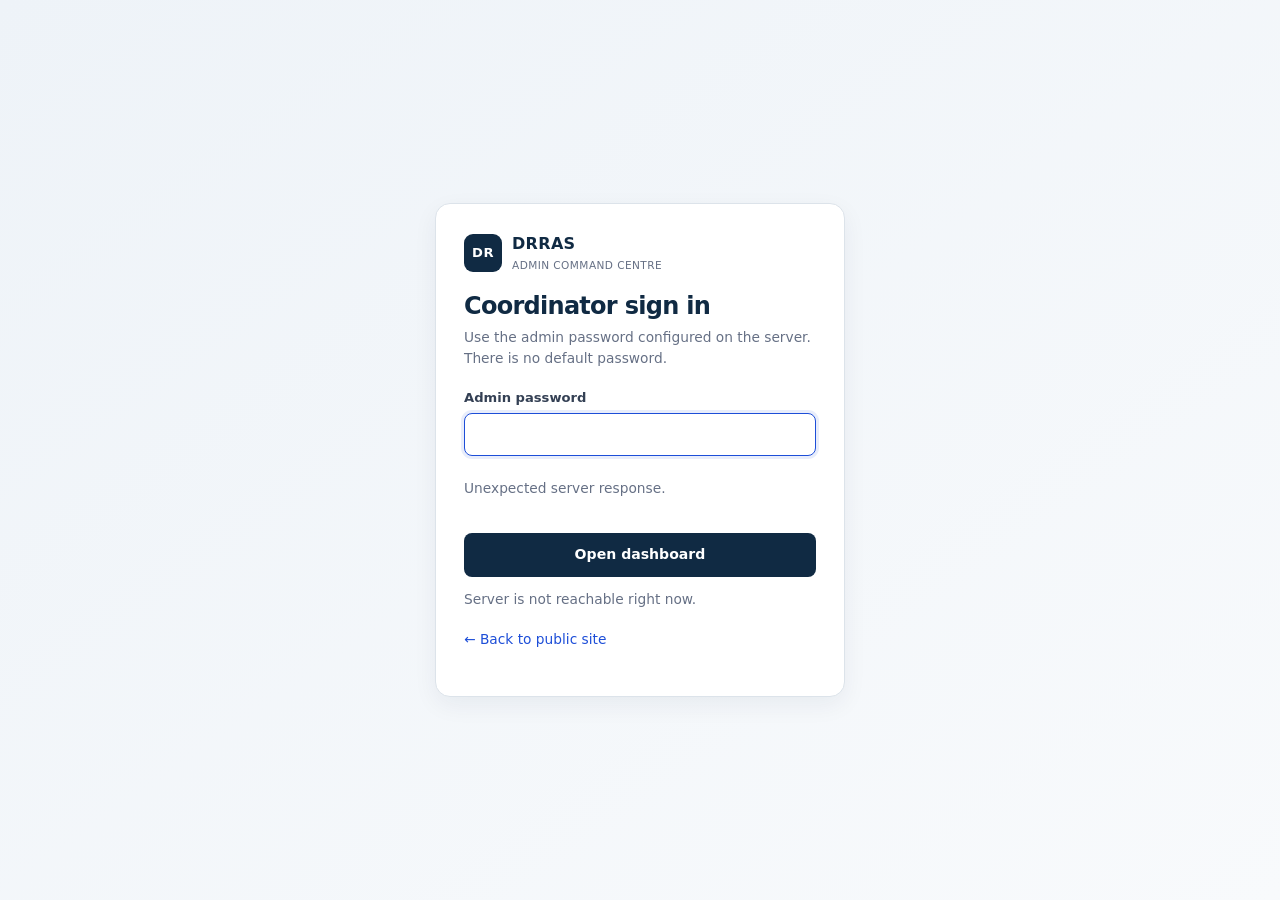
==== commit 79ae6956: "Rebuild DRRAS as a lean BTech web project Co-authored-by: arena-agent <297053741+arena-agent@users.n" ====
--- a/docs/admin.html
+++ b/docs/admin.html
@@ -1,696 +1,171 @@
 <!doctype html>
 <html lang="en">
 <head>
-<meta charset="utf-8">
-<meta name="viewport" content="width=device-width, initial-scale=1">
-<meta name="theme-color" content="#0b1f33">
-<meta name="robots" content="noindex">
-<title>Command centre · DRRAS</title>
-<link rel="stylesheet" href="css/style.css?v=3">
-<link rel="stylesheet" href="css/admin.css?v=3">
-<link rel="stylesheet" href="vendor/leaflet/leaflet.css">
+  <meta charset="utf-8">
+  <meta name="viewport" content="width=device-width, initial-scale=1">
+  <meta name="theme-color" content="#102a43">
+  <title>DRRAS Admin — Command Centre</title>
+  <link rel="stylesheet" href="vendor/leaflet/leaflet.css">
+  <link rel="stylesheet" href="css/style.css">
 </head>
-<body class="admin">
-<a class="skip-link" href="#mainContent">Skip to main content</a>
-
-<svg aria-hidden="true" style="position:absolute;width:0;height:0;overflow:hidden">
-  <defs>
-    <symbol id="i-alert" viewBox="0 0 24 24" fill="none" stroke="currentColor" stroke-width="1.8" stroke-linecap="round" stroke-linejoin="round"><path d="M10.3 3.9 1.8 18a2 2 0 0 0 1.7 3h17a2 2 0 0 0 1.7-3L13.7 3.9a2 2 0 0 0-3.4 0Z"/><path d="M12 9v4"/><path d="M12 17h.01"/></symbol>
-    <symbol id="i-pin" viewBox="0 0 24 24" fill="none" stroke="currentColor" stroke-width="1.8" stroke-linecap="round" stroke-linejoin="round"><path d="M20 10c0 6-8 12-8 12s-8-6-8-12a8 8 0 0 1 16 0Z"/><circle cx="12" cy="10" r="3"/></symbol>
-    <symbol id="i-phone" viewBox="0 0 24 24" fill="none" stroke="currentColor" stroke-width="1.8" stroke-linecap="round" stroke-linejoin="round"><path d="M22 16.9v3a2 2 0 0 1-2.2 2 19.8 19.8 0 0 1-8.6-3.1 19.5 19.5 0 0 1-6-6A19.8 19.8 0 0 1 2.1 4.2 2 2 0 0 1 4.1 2h3a2 2 0 0 1 2 1.7c.1 1 .4 2 .7 2.8a2 2 0 0 1-.5 2.1L8 9.9a16 16 0 0 0 6 6l1.3-1.3a2 2 0 0 1 2.1-.5c.9.3 1.9.6 2.8.7a2 2 0 0 1 1.8 2.1Z"/></symbol>
-    <symbol id="i-search" viewBox="0 0 24 24" fill="none" stroke="currentColor" stroke-width="1.9" stroke-linecap="round" stroke-linejoin="round"><circle cx="11" cy="11" r="7"/><path d="m20 20-3.5-3.5"/></symbol>
-    <symbol id="i-arrow" viewBox="0 0 24 24" fill="none" stroke="currentColor" stroke-width="1.8" stroke-linecap="round" stroke-linejoin="round"><path d="M5 12h14M13 6l6 6-6 6"/></symbol>
-    <symbol id="i-check" viewBox="0 0 24 24" fill="none" stroke="currentColor" stroke-width="2" stroke-linecap="round" stroke-linejoin="round"><path d="m20 6-11 11-5-5"/></symbol>
-    <symbol id="i-check-circle" viewBox="0 0 24 24" fill="none" stroke="currentColor" stroke-width="1.8" stroke-linecap="round" stroke-linejoin="round"><circle cx="12" cy="12" r="9"/><path d="m8.5 12 2.5 2.5 4.5-5"/></symbol>
-    <symbol id="i-x-circle" viewBox="0 0 24 24" fill="none" stroke="currentColor" stroke-width="1.8" stroke-linecap="round" stroke-linejoin="round"><circle cx="12" cy="12" r="9"/><path d="m15 9-6 6M9 9l6 6"/></symbol>
-    <symbol id="i-clock" viewBox="0 0 24 24" fill="none" stroke="currentColor" stroke-width="1.8" stroke-linecap="round" stroke-linejoin="round"><circle cx="12" cy="12" r="9"/><path d="M12 7v5l3 2"/></symbol>
-    <symbol id="i-shield" viewBox="0 0 24 24" fill="none" stroke="currentColor" stroke-width="1.8" stroke-linecap="round" stroke-linejoin="round"><path d="M12 22s8-4 8-10V5l-8-3-8 3v7c0 6 8 10 8 10Z"/><path d="m9 12 2 2 4-4"/></symbol>
-    <symbol id="i-info" viewBox="0 0 24 24" fill="none" stroke="currentColor" stroke-width="1.8" stroke-linecap="round" stroke-linejoin="round"><circle cx="12" cy="12" r="9"/><path d="M12 16v-5M12 8h.01"/></symbol>
-    <symbol id="i-x" viewBox="0 0 24 24" fill="none" stroke="currentColor" stroke-width="1.9" stroke-linecap="round" stroke-linejoin="round"><path d="M18 6 6 18M6 6l12 12"/></symbol>
-    <symbol id="i-menu" viewBox="0 0 24 24" fill="none" stroke="currentColor" stroke-width="1.9" stroke-linecap="round" stroke-linejoin="round"><path d="M4 7h16M4 12h16M4 17h16"/></symbol>
-    <symbol id="i-grid" viewBox="0 0 24 24" fill="none" stroke="currentColor" stroke-width="1.8" stroke-linecap="round" stroke-linejoin="round"><rect x="3" y="3" width="7" height="7" rx="1"/><rect x="14" y="3" width="7" height="7" rx="1"/><rect x="3" y="14" width="7" height="7" rx="1"/><rect x="14" y="14" width="7" height="7" rx="1"/></symbol>
-    <symbol id="i-inbox" viewBox="0 0 24 24" fill="none" stroke="currentColor" stroke-width="1.8" stroke-linecap="round" stroke-linejoin="round"><path d="M4 4h16v16H4z"/><path d="M4 14h4l2 3h4l2-3h4"/></symbol>
-    <symbol id="i-list" viewBox="0 0 24 24" fill="none" stroke="currentColor" stroke-width="1.8" stroke-linecap="round" stroke-linejoin="round"><path d="M8 6h13M8 12h13M8 18h13M3 6h.01M3 12h.01M3 18h.01"/></symbol>
-    <symbol id="i-map" viewBox="0 0 24 24" fill="none" stroke="currentColor" stroke-width="1.8" stroke-linecap="round" stroke-linejoin="round"><path d="m9 3-6 3v15l6-3 6 3 6-3V3l-6 3-6-3Z"/><path d="M9 3v15M15 6v15"/></symbol>
-    <symbol id="i-building" viewBox="0 0 24 24" fill="none" stroke="currentColor" stroke-width="1.8" stroke-linecap="round" stroke-linejoin="round"><path d="M4 21V5a2 2 0 0 1 2-2h8a2 2 0 0 1 2 2v16"/><path d="M16 9h2a2 2 0 0 1 2 2v10M2 21h20"/><path d="M8 7h4M8 11h4M8 15h4"/></symbol>
-    <symbol id="i-history" viewBox="0 0 24 24" fill="none" stroke="currentColor" stroke-width="1.8" stroke-linecap="round" stroke-linejoin="round"><path d="M3 12a9 9 0 1 0 3-6.7L3 8"/><path d="M3 3v5h5"/><path d="M12 7v5l3 2"/></symbol>
-    <symbol id="i-settings" viewBox="0 0 24 24" fill="none" stroke="currentColor" stroke-width="1.8" stroke-linecap="round" stroke-linejoin="round"><circle cx="12" cy="12" r="3"/><path d="M19.4 15a1.7 1.7 0 0 0 .3 1.9l.1.1a2 2 0 1 1-2.8 2.8l-.1-.1a1.7 1.7 0 0 0-1.9-.3 1.7 1.7 0 0 0-1 1.5V21a2 2 0 1 1-4 0v-.1a1.7 1.7 0 0 0-1.1-1.5 1.7 1.7 0 0 0-1.9.3l-.1.1a2 2 0 1 1-2.8-2.8l.1-.1a1.7 1.7 0 0 0 .3-1.9 1.7 1.7 0 0 0-1.5-1H3a2 2 0 1 1 0-4h.1a1.7 1.7 0 0 0 1.5-1.1 1.7 1.7 0 0 0-.3-1.9l-.1-.1a2 2 0 1 1 2.8-2.8l.1.1a1.7 1.7 0 0 0 1.9.3H9a1.7 1.7 0 0 0 1-1.5V3a2 2 0 1 1 4 0v.1a1.7 1.7 0 0 0 1 1.5 1.7 1.7 0 0 0 1.9-.3l.1-.1a2 2 0 1 1 2.8 2.8l-.1.1a1.7 1.7 0 0 0-.3 1.9V9a1.7 1.7 0 0 0 1.5 1H21a2 2 0 1 1 0 4h-.1a1.7 1.7 0 0 0-1.5 1Z"/></symbol>
-    <symbol id="i-refresh" viewBox="0 0 24 24" fill="none" stroke="currentColor" stroke-width="1.8" stroke-linecap="round" stroke-linejoin="round"><path d="M21 12a9 9 0 1 1-3-6.7L21 8"/><path d="M21 3v5h-5"/></symbol>
-    <symbol id="i-logout" viewBox="0 0 24 24" fill="none" stroke="currentColor" stroke-width="1.8" stroke-linecap="round" stroke-linejoin="round"><path d="M9 21H5a2 2 0 0 1-2-2V5a2 2 0 0 1 2-2h4"/><path d="m16 17 5-5-5-5M21 12H9"/></symbol>
-    <symbol id="i-users" viewBox="0 0 24 24" fill="none" stroke="currentColor" stroke-width="1.8" stroke-linecap="round" stroke-linejoin="round"><path d="M16 21v-2a4 4 0 0 0-4-4H6a4 4 0 0 0-4 4v2"/><circle cx="9" cy="7" r="4"/><path d="M22 21v-2a4 4 0 0 0-3-3.9"/></symbol>
-    <symbol id="i-plus" viewBox="0 0 24 24" fill="none" stroke="currentColor" stroke-width="1.9" stroke-linecap="round" stroke-linejoin="round"><path d="M12 5v14M5 12h14"/></symbol>
-    <symbol id="i-edit" viewBox="0 0 24 24" fill="none" stroke="currentColor" stroke-width="1.8" stroke-linecap="round" stroke-linejoin="round"><path d="M12 20h9"/><path d="M16.5 3.5a2.1 2.1 0 0 1 3 3L7 19l-4 1 1-4Z"/></symbol>
-    <symbol id="i-file" viewBox="0 0 24 24" fill="none" stroke="currentColor" stroke-width="1.8" stroke-linecap="round" stroke-linejoin="round"><path d="M14 2H6a2 2 0 0 0-2 2v16a2 2 0 0 0 2 2h12a2 2 0 0 0 2-2V8Z"/><path d="M14 2v6h6"/></symbol>
-    <symbol id="i-external" viewBox="0 0 24 24" fill="none" stroke="currentColor" stroke-width="1.8" stroke-linecap="round" stroke-linejoin="round"><path d="M18 13v6a2 2 0 0 1-2 2H5a2 2 0 0 1-2-2V8a2 2 0 0 1 2-2h6"/><path d="M15 3h6v6M10 14 21 3"/></symbol>
-    <symbol id="i-mail" viewBox="0 0 24 24" fill="none" stroke="currentColor" stroke-width="1.8" stroke-linecap="round" stroke-linejoin="round"><rect x="2" y="4" width="20" height="16" rx="2"/><path d="m2 7 10 6 10-6"/></symbol>
-    <symbol id="i-nav" viewBox="0 0 24 24" fill="none" stroke="currentColor" stroke-width="1.8" stroke-linecap="round" stroke-linejoin="round"><path d="M3 11 22 2l-9 19-2-8-8-2Z"/></symbol>
-    <symbol id="i-link" viewBox="0 0 24 24" fill="none" stroke="currentColor" stroke-width="1.8" stroke-linecap="round" stroke-linejoin="round"><path d="M10 13a5 5 0 0 0 7 0l3-3a5 5 0 0 0-7-7l-1 1"/><path d="M14 11a5 5 0 0 0-7 0l-3 3a5 5 0 0 0 7 7l1-1"/></symbol>
-    <symbol id="i-merge" viewBox="0 0 24 24" fill="none" stroke="currentColor" stroke-width="1.8" stroke-linecap="round" stroke-linejoin="round"><path d="M8 3v5a4 4 0 0 0 4 4h8"/><path d="m17 9 3 3-3 3"/><path d="M8 21v-5a4 4 0 0 1 4-4"/><path d="M5 3h6M5 21h6"/></symbol>
-    <symbol id="i-flag" viewBox="0 0 24 24" fill="none" stroke="currentColor" stroke-width="1.8" stroke-linecap="round" stroke-linejoin="round"><path d="M4 22V4c4-3 8 3 12 0v10c-4 3-8-3-12 0"/></symbol>
-    <symbol id="i-truck" viewBox="0 0 24 24" fill="none" stroke="currentColor" stroke-width="1.8" stroke-linecap="round" stroke-linejoin="round"><path d="M1 3h15v13H1z"/><path d="M16 8h4l3 3v5h-7"/><circle cx="5.5" cy="18.5" r="2.5"/><circle cx="18.5" cy="18.5" r="2.5"/></symbol>
-  </defs>
+<body class="admin-body">
+<svg class="svg-sprite" aria-hidden="true">
+  <symbol id="i-home" viewBox="0 0 24 24"><path d="m3 10 9-7 9 7v10a2 2 0 0 1-2 2H5a2 2 0 0 1-2-2Z"/><path d="M9 22V12h6v10"/></symbol>
+  <symbol id="i-list" viewBox="0 0 24 24"><path d="M8 6h13M8 12h13M8 18h13M3 6h.01M3 12h.01M3 18h.01"/></symbol>
+  <symbol id="i-box" viewBox="0 0 24 24"><path d="m12 2 9 5v10l-9 5-9-5V7Z"/><path d="m3 7 9 5 9-5M12 12v10"/></symbol>
+  <symbol id="i-map" viewBox="0 0 24 24"><path d="m9 18-6 3V6l6-3 6 3 6-3v15l-6 3-6-3Z"/><path d="M9 3v15M15 6v15"/></symbol>
+  <symbol id="i-settings" viewBox="0 0 24 24"><circle cx="12" cy="12" r="3"/><path d="M19.4 15a1.7 1.7 0 0 0 .3 1.9l.1.1-2.8 2.8-.1-.1a1.7 1.7 0 0 0-1.9-.3 1.7 1.7 0 0 0-1 1.6v.2h-4V21a1.7 1.7 0 0 0-1-1.6 1.7 1.7 0 0 0-1.9.3l-.1.1L4.2 17l.1-.1a1.7 1.7 0 0 0 .3-1.9A1.7 1.7 0 0 0 3 14H2.8v-4H3a1.7 1.7 0 0 0 1.6-1 1.7 1.7 0 0 0-.3-1.9L4.2 7 7 4.2l.1.1A1.7 1.7 0 0 0 9 4.6 1.7 1.7 0 0 0 10 3V2.8h4V3a1.7 1.7 0 0 0 1 1.6 1.7 1.7 0 0 0 1.9-.3l.1-.1L19.8 7l-.1.1a1.7 1.7 0 0 0-.3 1.9 1.7 1.7 0 0 0 1.6 1h.2v4H21a1.7 1.7 0 0 0-1.6 1Z"/></symbol>
+  <symbol id="i-x" viewBox="0 0 24 24"><path d="M6 6l12 12M18 6 6 18"/></symbol>
+  <symbol id="i-refresh" viewBox="0 0 24 24"><path d="M21 12a9 9 0 1 1-3-6.7L21 8"/><path d="M21 3v5h-5"/></symbol>
+  <symbol id="i-arrow" viewBox="0 0 24 24"><path d="M5 12h14M13 6l6 6-6 6"/></symbol>
+  <symbol id="i-shield" viewBox="0 0 24 24"><path d="M12 22s8-4 8-10V5l-8-3-8 3v7c0 6 8 10 8 10Z"/><path d="m9 12 2 2 4-4"/></symbol>
+  <symbol id="i-phone" viewBox="0 0 24 24"><path d="M5 3h4l2 5-2.5 1.5a15 15 0 0 0 6 6L16 13l5 2v4a2 2 0 0 1-2 2A17 17 0 0 1 3 5a2 2 0 0 1 2-2Z"/></symbol>
 </svg>
 
-<!-- ================= LOGIN ================= -->
-<section class="login-shell" id="loginView">
-  <aside class="login-intro">
-    <div>
-      <a class="brand" href="index.html">
-        <span class="brand__mark" aria-hidden="true">DR</span>
-        <span class="brand__text">DRRAS <small>Command centre</small></span>
-      </a>
-      <h1>Verify reports. Allocate relief. Keep a record.</h1>
-      <p>Every incoming request is checked for duplicates and risk signals before it reaches this desk. Nothing is rejected automatically.</p>
-      <div class="login-intro__points">
-        <div class="login-intro__point">
-          <svg width="17" height="17" aria-hidden="true"><use href="#i-shield"/></svg>
-          <span>Server-side sessions, CSRF protection and role-based access.</span>
-        </div>
-        <div class="login-intro__point">
-          <svg width="17" height="17" aria-hidden="true"><use href="#i-info"/></svg>
-          <span>Full audit trail: who approved or rejected what, when, and why.</span>
-        </div>
-        <div class="login-intro__point">
-          <svg width="17" height="17" aria-hidden="true"><use href="#i-nav"/></svg>
-          <span>Nearest-centre recommendations using road distance and live stock.</span>
-        </div>
-      </div>
-    </div>
-    <div class="login-intro__foot">
-      <span>DRRAS · Disaster Relief Resource Allocation System</span>
-      <a href="index.html" style="color:#a9c6e2">← Back to the public site</a>
-    </div>
-  </aside>
-  <div class="login-panel">
-    <div class="login-card">
-      <p class="eyebrow">Restricted area</p>
-      <h2 class="mt-8">Sign in to the command centre</h2>
-      <p class="muted">Use the administrator or operator password configured on the server.</p>
-      <form id="loginForm" autocomplete="on">
-        <div class="field">
-          <label for="adminPassword">Password</label>
-          <input class="input" id="adminPassword" name="password" type="password" autocomplete="current-password" minlength="12" maxlength="1024" required>
-        </div>
-        <p class="login-error" id="loginMessage" role="alert" aria-live="polite"></p>
-        <button class="btn btn--primary btn--block" id="loginButton" type="submit">
-          Sign in
-          <svg class="btn__icon" aria-hidden="true"><use href="#i-arrow"/></svg>
-        </button>
-      </form>
-      <div class="login-meta">
-        <span id="serviceStatus">Checking the service…</span>
-        <span>Set a password: <code>python3 backend/admin_server.py --set-password</code></span>
-      </div>
-    </div>
-  </div>
-</section>
+<div class="admin-login-page" id="adminLogin">
+  <section class="admin-login">
+    <a class="brand" href="/"><span class="brand-mark">DR</span><span><strong>DRRAS</strong><small>Admin command centre</small></span></a>
+    <h1>Coordinator sign in</h1>
+    <p>Use the admin password configured on the server. There is no default password.</p>
+    <form id="adminLoginForm" class="stack">
+      <div class="field"><label for="adminPassword">Admin password</label><input class="input" id="adminPassword" type="password" autocomplete="current-password" required autofocus></div>
+      <p class="form-error" id="adminLoginError" hidden></p>
+      <button class="btn btn-primary btn-block" type="submit">Open dashboard</button>
+    </form>
+    <p class="hint" id="loginHint" style="margin-top:12px">Checking server…</p>
+    <p class="hint" style="margin-top:12px"><a href="/">← Back to public site</a></p>
+  </section>
+</div>
 
-<!-- ================= APP ================= -->
-<div class="app" id="appView" hidden>
-  <div class="sidebar-backdrop" id="sidebarBackdrop"></div>
-  <aside class="sidebar" id="sidebar" aria-label="Command centre navigation">
-    <div class="sidebar__brand">
-      <a class="brand" href="index.html">
-        <span class="brand__mark" aria-hidden="true">DR</span>
-        <span class="brand__text">DRRAS <small>Command centre</small></span>
-      </a>
-    </div>
-    <nav class="sidebar__nav">
-      <p class="sidebar__label">Operations</p>
-      <button class="sidebar__link" type="button" data-view="overview" aria-current="page">
-        <svg aria-hidden="true"><use href="#i-grid"/></svg> Overview
-      </button>
-      <button class="sidebar__link" type="button" data-view="queue">
-        <svg aria-hidden="true"><use href="#i-inbox"/></svg> Verification queue
-        <span class="sidebar__count" id="navQueueCount">0</span>
-      </button>
-      <button class="sidebar__link" type="button" data-view="requests">
-        <svg aria-hidden="true"><use href="#i-list"/></svg> All requests
-      </button>
-      <button class="sidebar__link" type="button" data-view="map">
-        <svg aria-hidden="true"><use href="#i-map"/></svg> Operations map
-      </button>
-      <p class="sidebar__label">Resources</p>
-      <button class="sidebar__link" type="button" data-view="centres">
-        <svg aria-hidden="true"><use href="#i-building"/></svg> Help centres
-      </button>
-      <button class="sidebar__link" type="button" data-view="audit">
-        <svg aria-hidden="true"><use href="#i-history"/></svg> Audit log
-      </button>
-      <button class="sidebar__link" type="button" data-view="settings">
-        <svg aria-hidden="true"><use href="#i-settings"/></svg> Settings
-      </button>
+<div class="admin-shell" id="adminApp" hidden>
+  <aside class="sidebar">
+    <a class="brand" href="/"><span class="brand-mark">DR</span><span><strong>DRRAS</strong><small>Command centre</small></span></a>
+    <nav class="side-nav" aria-label="Admin sections">
+      <button type="button" class="active" data-tab="overview"><svg class="icon"><use href="#i-home"/></svg> Overview</button>
+      <button type="button" data-tab="requests"><svg class="icon"><use href="#i-list"/></svg> Requests</button>
+      <button type="button" data-tab="resources"><svg class="icon"><use href="#i-box"/></svg> Resources</button>
+      <button type="button" data-tab="map"><svg class="icon"><use href="#i-map"/></svg> Map</button>
+      <button type="button" data-tab="settings"><svg class="icon"><use href="#i-settings"/></svg> Settings</button>
     </nav>
-    <div class="sidebar__foot">
-      <div class="sidebar__user">
-        <span class="avatar" id="userAvatar">AD</span>
-        <span><strong id="userRole">Administrator</strong><span id="userScope">Full access</span></span>
-      </div>
-      <span class="tiny">Data: <span id="sidebarDatabase">server database</span></span>
+    <div class="sidebar-foot">
+      <span>Signed in as coordinator</span>
+      <a href="/">View public site</a>
+      <button class="btn btn-ghost btn-sm" type="button" id="adminLogout" style="color:#dbe7f3;padding-left:0">Sign out</button>
     </div>
   </aside>
 
-  <div class="main">
+  <div class="admin-main">
     <header class="topbar">
-      <button class="icon-btn menu-btn" id="menuButton" type="button" aria-label="Open navigation" aria-controls="sidebar" aria-expanded="false">
-        <svg width="19" height="19" aria-hidden="true"><use href="#i-menu"/></svg>
-      </button>
-      <div>
-        <div class="topbar__title" id="pageTitle">Overview</div>
-        <div class="topbar__sub" id="pageSub">Live operational snapshot</div>
-      </div>
-      <div class="topbar__actions">
-        <span class="badge badge--neutral" id="roleBadge">Admin</span>
-        <button class="btn btn--secondary btn--sm" id="refreshButton" type="button">
-          <svg class="btn__icon" aria-hidden="true"><use href="#i-refresh"/></svg> Refresh
-        </button>
-        <button class="btn btn--ghost btn--sm" id="logoutButton" type="button">
-          <svg class="btn__icon" aria-hidden="true"><use href="#i-logout"/></svg> Sign out
-        </button>
+      <div><h1 id="pageTitle">Overview</h1><p id="pageSub">Live request and resource summary</p></div>
+      <div class="topbar-actions">
+        <button class="btn btn-outline btn-sm" type="button" id="refreshButton"><svg class="icon"><use href="#i-refresh"/></svg> <span>Refresh</span></button>
+        <a class="btn btn-primary btn-sm" href="/">Public site</a>
       </div>
     </header>
 
-    <main class="content" id="mainContent">
-      <div id="appBanner"></div>
-
-      <!-- OVERVIEW -->
-      <section class="admin-view" id="viewOverview" data-view="overview">
-        <div class="view-head">
-          <div>
-            <h1>Command centre</h1>
-            <p>Verification, approval and resource status across the district.</p>
-          </div>
-          <div class="flex" style="gap:8px">
-            <span class="badge badge--neutral badge--lg" id="lastUpdated">Not loaded</span>
-            <button class="btn btn--primary btn--sm" id="openQueueButton" type="button">Review queue
-              <svg class="btn__icon" aria-hidden="true"><use href="#i-arrow"/></svg>
-            </button>
-          </div>
+    <div class="admin-content">
+      <section class="panel active" data-panel="overview">
+        <div class="panel-grid">
+          <article class="mini-stat"><span>Total requests</span><strong id="ovTotal">—</strong></article>
+          <article class="mini-stat"><span>Pending review</span><strong id="ovPending">—</strong></article>
+          <article class="mini-stat"><span>Possible duplicates</span><strong id="ovDuplicates">—</strong></article>
+          <article class="mini-stat"><span>Active responses</span><strong id="ovActive">—</strong></article>
         </div>
-
-        <div class="kpi-grid">
-          <article class="kpi"><span class="kpi__label">Total requests</span><span class="kpi__value" id="kpiTotal">—</span><span class="kpi__meta">All statuses</span></article>
-          <article class="kpi kpi--warn"><span class="kpi__label">Awaiting verification</span><span class="kpi__value" id="kpiVerification">—</span><span class="kpi__meta">Submitted, verifying and awaiting approval</span></article>
-          <article class="kpi kpi--danger"><span class="kpi__label">High-risk open</span><span class="kpi__value" id="kpiHighRisk">—</span><span class="kpi__meta">Needs a person, never auto-rejected</span></article>
-          <article class="kpi"><span class="kpi__label">Possible duplicates</span><span class="kpi__value" id="kpiDuplicates">—</span><span class="kpi__meta">Merge, link or keep separate</span></article>
-          <article class="kpi"><span class="kpi__label">Active disasters</span><span class="kpi__value" id="kpiActive">—</span><span class="kpi__meta">Approved through in progress</span></article>
-          <article class="kpi kpi--ok"><span class="kpi__label">Approved</span><span class="kpi__value" id="kpiApproved">—</span><span class="kpi__meta">Eligible or allocated</span></article>
-          <article class="kpi"><span class="kpi__label">Rejected</span><span class="kpi__value" id="kpiRejected">—</span><span class="kpi__meta">Human decision, reason recorded</span></article>
-          <article class="kpi kpi--danger"><span class="kpi__label">Flagged</span><span class="kpi__value" id="kpiFlagged">—</span><span class="kpi__meta">Marked for follow-up</span></article>
-        </div>
-
-        <div class="queue-grid" aria-label="Verification queues">
-          <button class="queue-card" type="button" data-queue-jump="high_risk">
-            <span class="queue-card__label"><span class="queue-dot queue-dot--danger"></span> High-risk verification</span>
-            <span class="queue-card__value" id="queueHighRisk">0</span>
-            <span class="queue-card__hint">Manual review required</span>
-          </button>
-          <button class="queue-card" type="button" data-queue-jump="duplicate_review">
-            <span class="queue-card__label"><span class="queue-dot queue-dot--purple"></span> Duplicate review</span>
-            <span class="queue-card__value" id="queueDuplicate">0</span>
-            <span class="queue-card__hint">Compare, merge or keep separate</span>
-          </button>
-          <button class="queue-card" type="button" data-queue-jump="manual_review">
-            <span class="queue-card__label"><span class="queue-dot queue-dot--warn"></span> Manual review</span>
-            <span class="queue-card__value" id="queueManual">0</span>
-            <span class="queue-card__hint">Awaiting approval</span>
-          </button>
-          <button class="queue-card" type="button" data-queue-jump="auto_approval">
-            <span class="queue-card__label"><span class="queue-dot queue-dot--info"></span> Auto-approval</span>
-            <span class="queue-card__value" id="queueAuto">0</span>
-            <span class="queue-card__hint">Rule-managed candidates</span>
-          </button>
-        </div>
-
-        <div class="grid grid--main">
-          <section class="card map-card">
-            <div class="card__head">
-              <div>
-                <h2 class="card__title">Operations map</h2>
-                <p class="card__sub">Open incidents and registered help centres.</p>
-              </div>
-              <span class="badge badge--neutral" id="mapSummary">—</span>
-            </div>
-            <div class="map admin-map" id="adminOverviewMap" style="height:400px" role="region" aria-label="Map of incidents and help centres"></div>
-            <div class="map-note">
-              <svg width="15" height="15" aria-hidden="true"><use href="#i-info"/></svg>
-              <span id="mapNote">Select a marker for details. Distance and routing use the same engine as the public map.</span>
-            </div>
+        <div class="grid-2">
+          <section class="card">
+            <div class="card-head"><div><h2>Latest requests</h2><p>Newest reports across every queue.</p></div><button class="btn btn-ghost btn-sm" type="button" data-goto="requests">View all</button></div>
+            <div class="table-wrap"><table class="table"><thead><tr><th>Request</th><th>Location</th><th>Status</th><th>Risk</th></tr></thead><tbody id="overviewRequests"><tr><td colspan="4" class="empty">Loading…</td></tr></tbody></table></div>
           </section>
-
-          <div class="grid" style="gap:18px">
+          <div class="stack">
             <section class="card">
-              <div class="card__head">
-                <div>
-                  <h2 class="card__title">Risk profile of open requests</h2>
-                  <p class="card__sub">Risk scores from the verification engine.</p>
-                </div>
-              </div>
-              <div class="card__body stack" style="gap:12px">
-                <div>
-                  <div class="between"><span class="small">High risk</span><strong class="small" id="riskHighCount">0</strong></div>
-                  <div class="risk-scale__bar mt-8"><i id="riskHighBar" style="width:0%;background:var(--danger)"></i></div>
-                </div>
-                <div>
-                  <div class="between"><span class="small">Medium risk</span><strong class="small" id="riskMediumCount">0</strong></div>
-                  <div class="risk-scale__bar mt-8"><i id="riskMediumBar" style="width:0%;background:var(--warn)"></i></div>
-                </div>
-                <div>
-                  <div class="between"><span class="small">Low risk</span><strong class="small" id="riskLowCount">0</strong></div>
-                  <div class="risk-scale__bar mt-8"><i id="riskLowBar" style="width:0%;background:var(--ok)"></i></div>
-                </div>
-                <div class="notice notice--info" style="font-size:0.78rem">
-                  <svg width="15" height="15" aria-hidden="true"><use href="#i-shield"/></svg>
-                  <span>Risk never rejects a report. High-risk and uncertain cases always reach a human.</span>
-                </div>
-              </div>
+              <div class="card-head"><div><h2>Review queues</h2><p>Where attention is needed.</p></div></div>
+              <div id="queueSummary" class="list"><div class="empty">Loading…</div></div>
             </section>
-
             <section class="card">
-              <div class="card__head">
-                <div>
-                  <h2 class="card__title">Resources</h2>
-                  <p class="card__sub">Available at centres vs. committed.</p>
-                </div>
-                <a class="btn btn--ghost btn--sm" href="#settings" data-go="settings">Manage</a>
-              </div>
-              <div class="card__body" id="resourceGrid">
-                <div class="loading-block"><span class="spinner spinner--dark"></span> Loading stock…</div>
-              </div>
+              <div class="card-head"><div><h2>Resources</h2><p>Stock recorded across help centres.</p></div></div>
+              <div class="detail-grid"><div><dt>Centres</dt><dd id="ovCentres">—</dd></div><div><dt>Stock units</dt><dd id="ovStock">—</dd></div><div><dt>Allocations</dt><dd id="ovAllocations">—</dd></div><div><dt>Resolved</dt><dd id="ovResolved">—</dd></div></div>
             </section>
           </div>
         </div>
-
-        <section class="card">
-          <div class="card__head">
-            <div>
-              <h2 class="card__title">Latest activity</h2>
-              <p class="card__sub">Every critical operation is written to the audit log.</p>
-            </div>
-            <a class="btn btn--ghost btn--sm" href="#audit" data-go="audit">Full audit log</a>
-          </div>
-          <div id="recentAudit"><div class="loading-block"><span class="spinner spinner--dark"></span> Loading…</div></div>
-        </section>
       </section>
 
-      <!-- QUEUE -->
-      <section class="admin-view" id="viewQueue" data-view="queue" hidden>
-        <div class="view-head">
-          <div>
-            <h1>Verification queue</h1>
-            <p>Reports waiting for a human decision. High-risk and duplicate cases are never discarded automatically.</p>
-          </div>
-          <span class="badge badge--neutral badge--lg" id="queueHeadCount">—</span>
+      <section class="panel" data-panel="requests">
+        <div class="toolbar">
+          <input class="input" id="requestSearch" type="search" placeholder="Search ID, location or description">
+          <select class="input" id="statusFilter"><option value="">All statuses</option><option value="pending">Pending review</option><option value="approved">Approved</option><option value="assigned">Assigned</option><option value="in_progress">In progress</option><option value="resolved">Resolved</option><option value="rejected">Rejected</option></select>
+          <select class="input" id="queueFilter"><option value="">All queues</option><option value="duplicate_review">Possible duplicates</option><option value="high_risk">High risk</option><option value="manual_review">Manual review</option><option value="auto_approval">Auto-approved</option></select>
+          <button class="btn btn-outline btn-sm" type="button" id="applyFilters">Apply</button>
         </div>
-        <section class="card">
-          <div class="tabs" id="queueTabs" role="tablist" aria-label="Verification queues">
-            <button class="tab" type="button" data-queue="all" role="tab" aria-selected="true">All open <span class="tab__count" id="tabAll">0</span></button>
-            <button class="tab" type="button" data-queue="high_risk" role="tab" aria-selected="false">High risk <span class="tab__count" id="tabHighRisk">0</span></button>
-            <button class="tab" type="button" data-queue="duplicate_review" role="tab" aria-selected="false">Duplicates <span class="tab__count" id="tabDuplicate">0</span></button>
-            <button class="tab" type="button" data-queue="manual_review" role="tab" aria-selected="false">Manual <span class="tab__count" id="tabManual">0</span></button>
-            <button class="tab" type="button" data-queue="auto_approval" role="tab" aria-selected="false">Auto-approval <span class="tab__count" id="tabAuto">0</span></button>
-          </div>
-          <div class="filter-bar">
-            <div class="search-field">
-              <svg width="16" height="16" aria-hidden="true"><use href="#i-search"/></svg>
-              <input class="input" id="queueSearch" type="search" placeholder="Search ID, location, contact or description" aria-label="Search the verification queue">
-            </div>
-            <select class="select" id="queueSeverity" aria-label="Filter by severity">
-              <option value="">Any severity</option>
-              <option value="CRITICAL">Critical</option>
-              <option value="HIGH">High</option>
-              <option value="MEDIUM">Medium</option>
-              <option value="LOW">Low</option>
-            </select>
-            <select class="select" id="queueSort" aria-label="Sort queue">
-              <option value="oldest">Oldest first</option>
-              <option value="risk">Highest risk</option>
-              <option value="newest">Newest first</option>
-            </select>
-          </div>
-          <div class="filter-meta"><span id="queueMeta">Loading…</span></div>
-          <div id="queueTable"><div class="loading-block"><span class="spinner spinner--dark"></span> Loading queue…</div></div>
-        </section>
+        <div class="table-wrap"><table class="table"><thead><tr><th>Request</th><th>Type / location</th><th>People</th><th>Status</th><th>Queue</th><th>Risk</th><th>Submitted</th><th></th></tr></thead><tbody id="requestRows"><tr><td colspan="8" class="empty">Loading…</td></tr></tbody></table></div>
       </section>
 
-      <!-- ALL REQUESTS -->
-      <section class="admin-view" id="viewRequests" data-view="requests" hidden>
-        <div class="view-head">
-          <div>
-            <h1>All requests</h1>
-            <p>Search and filter every report. Select a row to open the review panel.</p>
-          </div>
-          <span class="badge badge--neutral badge--lg" id="requestsHeadCount">—</span>
-        </div>
-        <section class="card">
-          <div class="filter-bar">
-            <div class="search-field">
-              <svg width="16" height="16" aria-hidden="true"><use href="#i-search"/></svg>
-              <input class="input" id="reqSearch" type="search" placeholder="Search ID, location, contact, description" aria-label="Search requests">
-            </div>
-            <select class="select" id="reqStatus" aria-label="Filter by status">
-              <option value="">Any status</option>
-            </select>
-            <select class="select" id="reqRisk" aria-label="Filter by risk">
-              <option value="">Any risk</option>
-              <option value="high">High risk</option>
-              <option value="medium">Medium risk</option>
-              <option value="low">Low risk</option>
-            </select>
-            <select class="select" id="reqSeverity" aria-label="Filter by severity">
-              <option value="">Any severity</option>
-              <option value="CRITICAL">Critical</option>
-              <option value="HIGH">High</option>
-              <option value="MEDIUM">Medium</option>
-              <option value="LOW">Low</option>
-            </select>
-            <select class="select" id="reqType" aria-label="Filter by disaster type">
-              <option value="">Any type</option>
-            </select>
-            <select class="select" id="reqSort" aria-label="Sort requests">
-              <option value="newest">Newest first</option>
-              <option value="oldest">Oldest first</option>
-              <option value="risk">Highest risk</option>
-              <option value="severity">Most severe</option>
-            </select>
-            <button class="btn btn--ghost btn--sm" id="clearFilters" type="button">Clear</button>
-          </div>
-          <div class="filter-meta"><span id="requestsMeta">Loading…</span></div>
-          <div id="requestTable"><div class="loading-block"><span class="spinner spinner--dark"></span> Loading requests…</div></div>
-        </section>
+      <section class="panel" data-panel="resources">
+        <div class="toolbar"><button class="btn btn-primary btn-sm" type="button" id="addCentre">+ Add help centre</button><span class="hint">Stock is reduced automatically when an allocation is confirmed.</span></div>
+        <div class="table-wrap"><table class="table"><thead><tr><th>Centre</th><th>Type</th><th>Availability</th><th>Stock</th><th>Contact</th><th></th></tr></thead><tbody id="centreRows"><tr><td colspan="6" class="empty">Loading…</td></tr></tbody></table></div>
       </section>
 
-      <!-- MAP -->
-      <section class="admin-view" id="viewMap" data-view="map" hidden>
-        <div class="view-head">
-          <div>
-            <h1>Operations map</h1>
-            <p>Active incident locations and the help-centre network.</p>
-          </div>
-          <div class="map-legend" id="adminMapLegend"></div>
+      <section class="panel" data-panel="map">
+        <div class="card">
+          <div class="card-head"><div><h2>Incidents and help centres</h2><p>Red markers are disaster reports; coloured markers are help centres.</p></div></div>
+          <div id="adminMap" class="map map-admin" role="region" aria-label="Map of reports and help centres"></div>
+          <div class="legend"><span><i style="background:#bf2c2c"></i>Disaster report</span><span><i style="background:#175cd3"></i>Hospital</span><span><i style="background:#067647"></i>Relief camp</span><span><i style="background:#b54708"></i>Food &amp; water</span><span><i style="background:#9a3412"></i>Rescue base</span><span><i style="background:#0e7090"></i>Shelter</span></div>
         </div>
-        <section class="card map-card">
-          <div class="map-toolbar">
-            <div class="chip-row" id="mapFilters">
-              <button class="chip is-active" type="button" data-layer="incident" aria-pressed="true">Incidents</button>
-              <button class="chip is-active" type="button" data-layer="hospital" aria-pressed="true">Hospitals</button>
-              <button class="chip is-active" type="button" data-layer="relief_camp" aria-pressed="true">Relief camps</button>
-              <button class="chip is-active" type="button" data-layer="food_water" aria-pressed="true">Food &amp; water</button>
-              <button class="chip is-active" type="button" data-layer="rescue_team" aria-pressed="true">Rescue</button>
-              <button class="chip is-active" type="button" data-layer="warehouse" aria-pressed="true">Warehouses</button>
-              <button class="chip is-active" type="button" data-layer="shelter" aria-pressed="true">Shelters</button>
-              <button class="chip is-active" type="button" data-layer="medical_camp" aria-pressed="true">Medical camps</button>
-            </div>
-            <span class="small muted" id="adminMapSummary" style="margin-left:auto"></span>
-          </div>
-          <div class="map admin-map" id="adminMap" style="height:560px" role="region" aria-label="Operations map"></div>
-          <div class="map-note">
-            <svg width="15" height="15" aria-hidden="true"><use href="#i-info"/></svg>
-            <span>Incident markers open the review panel. Help-centre markers show contact and stock summaries.</span>
-          </div>
-        </section>
       </section>
 
-      <!-- CENTRES -->
-      <section class="admin-view" id="viewCentres" data-view="centres" hidden>
-        <div class="view-head">
-          <div>
-            <h1>Help centres &amp; stock</h1>
-            <p>Hospitals, camps, rescue teams and warehouses used for allocation.</p>
-          </div>
-          <button class="btn btn--primary btn--sm" id="addCentreButton" type="button">
-            <svg class="btn__icon" aria-hidden="true"><use href="#i-plus"/></svg> Add centre
-          </button>
-        </div>
-        <div class="notice notice--warn">
-          <svg width="16" height="16" aria-hidden="true"><use href="#i-info"/></svg>
-          <span>Seeded centre records are realistic sample data for demonstration. Replace addresses, phone numbers and stock with verified operational data before real use.</span>
-        </div>
-        <section class="card">
-          <div class="filter-bar">
-            <div class="search-field">
-              <svg width="16" height="16" aria-hidden="true"><use href="#i-search"/></svg>
-              <input class="input" id="centreSearch" type="search" placeholder="Search name, address or category" aria-label="Search help centres">
-            </div>
-            <select class="select" id="centreCategoryFilter" aria-label="Filter by category">
-              <option value="">All categories</option>
-            </select>
-            <span class="filter-bar__spacer"></span>
-            <span class="small muted" id="centreMeta">Loading…</span>
-          </div>
-          <div id="centreTable"><div class="loading-block"><span class="spinner spinner--dark"></span> Loading centres…</div></div>
-        </section>
-      </section>
-
-      <!-- AUDIT -->
-      <section class="admin-view" id="viewAudit" data-view="audit" hidden>
-        <div class="view-head">
-          <div>
-            <h1>Audit log</h1>
-            <p>Immutable record of submissions, verifications, decisions, merges and dispatches.</p>
-          </div>
-          <span class="badge badge--neutral badge--lg" id="auditHeadCount">—</span>
-        </div>
-        <section class="card">
-          <div class="filter-bar">
-            <div class="search-field">
-              <svg width="16" height="16" aria-hidden="true"><use href="#i-search"/></svg>
-              <input class="input" id="auditSearch" type="search" placeholder="Search action, actor, request or reason" aria-label="Search audit log">
-            </div>
-            <select class="select" id="auditLimit" aria-label="Rows to load">
-              <option value="200">Last 200</option>
-              <option value="500">Last 500</option>
-              <option value="1000">Last 1000</option>
-            </select>
-            <span class="filter-bar__spacer"></span>
-            <span class="small muted" id="auditMeta">Loading…</span>
-          </div>
-          <div id="auditTable"><div class="loading-block"><span class="spinner spinner--dark"></span> Loading audit log…</div></div>
-        </section>
-      </section>
-
-      <!-- SETTINGS -->
-      <section class="admin-view" id="viewSettings" data-view="settings" hidden>
-        <div class="view-head">
-          <div>
-            <h1>Settings</h1>
-            <p>Approval automation, risk thresholds, routing and reserve stock.</p>
-          </div>
-          <span class="badge badge--neutral" id="settingsRoleNote">Administrator only</span>
-        </div>
-
+      <section class="panel" data-panel="settings">
         <div class="settings-grid">
-          <section class="card">
-            <div class="card__head">
-              <div>
-                <h2 class="card__title">Automated approval rules</h2>
-                <p class="card__sub">Only low-risk reports that meet every rule can be approved automatically.</p>
-              </div>
-            </div>
-            <div class="card__body">
-              <div class="setting-row">
-                <div class="setting-row__text">
-                  <strong>Enable automatic approval</strong>
-                  <span>Off by default. When on, the backend may approve reports that satisfy all rules below. It can never reject a report.</span>
-                </div>
-                <label class="switch"><input type="checkbox" id="setAutoApprove" aria-label="Enable automatic approval"><span class="switch__track"></span><span class="visually-hidden">Enable auto approval</span></label>
-              </div>
-              <div class="setting-row">
-                <div class="setting-row__text">
-                  <strong>Maximum risk score to auto-approve</strong>
-                  <span>0–100. Requests above this score always go to a person.</span>
-                </div>
-                <div class="setting-row__control"><input class="input" id="setMaxRisk" type="number" min="0" max="100" step="1" aria-label="Maximum risk score to auto-approve"></div>
-              </div>
-              <div class="setting-row">
-                <div class="setting-row__text">
-                  <strong>Severities eligible for auto-approval</strong>
-                  <span>Critical requests are usually excluded.</span>
-                </div>
-                <div class="setting-row__control severity-picks" id="setSeverities">
-                  <label class="checkbox"><input type="checkbox" value="LOW"> Low</label>
-                  <label class="checkbox"><input type="checkbox" value="MEDIUM"> Medium</label>
-                  <label class="checkbox"><input type="checkbox" value="HIGH"> High</label>
-                  <label class="checkbox"><input type="checkbox" value="CRITICAL"> Critical</label>
-                </div>
-              </div>
-              <div class="setting-row">
-                <div class="setting-row__text">
-                  <strong>Minimum description length</strong>
-                  <span>Characters required before auto-approval is considered.</span>
-                </div>
-                <div class="setting-row__control"><input class="input" id="setMinDesc" type="number" min="0" max="2000" step="5" aria-label="Minimum description length"></div>
-              </div>
-              <div class="setting-row">
-                <div class="setting-row__text">
-                  <strong>Require a usable contact</strong>
-                  <span>Phone or email must be present and valid.</span>
-                </div>
-                <label class="switch"><input type="checkbox" id="setRequireContact"><span class="switch__track"></span><span class="visually-hidden">Require contact</span></label>
-              </div>
-              <div class="setting-row">
-                <div class="setting-row__text">
-                  <strong>Block duplicate matches from auto-approval</strong>
-                  <span>A possible duplicate is always reviewed by a person.</span>
-                </div>
-                <label class="switch"><input type="checkbox" id="setBlockDuplicates"><span class="switch__track"></span><span class="visually-hidden">Block duplicates from auto approval</span></label>
-              </div>
-              <div class="btn-row mt-16">
-                <button class="btn btn--primary btn--sm" id="saveSettings" type="button">Save approval rules</button>
-                <span class="small muted" id="settingsStatus"></span>
-              </div>
-            </div>
-          </section>
-
-          <div class="grid" style="gap:18px">
-            <section class="card">
-              <div class="card__head">
-                <div>
-                  <h2 class="card__title">Detection thresholds</h2>
-                  <p class="card__sub">Duplicate window and risk band boundaries.</p>
-                </div>
-              </div>
-              <div class="card__body">
-                <div class="form-grid">
-                  <div class="field"><label for="setDupWindow">Duplicate window (hours)</label><input class="input" id="setDupWindow" type="number" min="1" max="720"></div>
-                  <div class="field"><label for="setDupThreshold">Duplicate threshold (0–100)</label><input class="input" id="setDupThreshold" type="number" min="0" max="100"></div>
-                  <div class="field"><label for="setMedium">Medium-risk threshold</label><input class="input" id="setMedium" type="number" min="0" max="100"></div>
-                  <div class="field"><label for="setHigh">High-risk threshold</label><input class="input" id="setHigh" type="number" min="0" max="100"></div>
-                  <div class="field"><label for="setRateLimit">Reports per IP per window</label><input class="input" id="setRateLimit" type="number" min="1" max="1000"></div>
-                  <div class="field"><label for="setRateWindow">Rate window (minutes)</label><input class="input" id="setRateWindow" type="number" min="1" max="1440"></div>
-                </div>
-                <div class="btn-row mt-16">
-                  <button class="btn btn--primary btn--sm" id="saveThresholds" type="button">Save thresholds</button>
-                  <span class="small muted" id="thresholdsStatus"></span>
-                </div>
-              </div>
-            </section>
-
-            <section class="card">
-              <div class="card__head">
-                <div>
-                  <h2 class="card__title">Routing provider</h2>
-                  <p class="card__sub">Server-side only — no API key is exposed to the browser.</p>
-                </div>
-              </div>
-              <div class="card__body" id="routingInfo">
-                <div class="loading-block"><span class="spinner spinner--dark"></span> Loading…</div>
-              </div>
-            </section>
-          </div>
-        </div>
-
-        <div class="settings-grid">
-          <section class="card">
-            <div class="card__head">
-              <div>
-                <h2 class="card__title">Central reserve</h2>
-                <p class="card__sub">Command-centre stock separate from centre-level inventory.</p>
-              </div>
-            </div>
-            <div class="card__body">
-              <form id="reserveForm" class="stack" style="gap:12px"></form>
-              <div class="btn-row mt-16">
-                <button class="btn btn--primary btn--sm" id="saveReserve" type="button">Save reserve</button>
-                <span class="small muted" id="reserveStatus"></span>
-              </div>
-            </div>
-          </section>
-
-          <section class="card">
-            <div class="card__head">
-              <div>
-                <h2 class="card__title">Demo data &amp; safeguards</h2>
-                <p class="card__sub">Useful for evaluation, never loaded automatically.</p>
-              </div>
-            </div>
-            <div class="card__body stack">
-              <p class="small muted">Insert nine realistic sample incidents (including a duplicate pair and a high-risk report) to exercise the workflow. Safe to run once; it does nothing if demo requests already exist.</p>
-              <div class="btn-row">
-                <button class="btn btn--secondary btn--sm" id="seedDemoButton" type="button">Insert demo incidents</button>
-                <span class="small muted" id="seedStatus"></span>
-              </div>
-              <hr class="divider">
-              <p class="small"><strong>Guarantee:</strong> the automated verifier can only flag. Approval automation is opt-in, and rejection always requires a human with a recorded reason.</p>
-              <p class="small muted" id="roleExplanation">Administrators can change settings, stock and centres. Operators can review, approve and allocate, but cannot change configuration.</p>
-            </div>
-          </section>
+          <form class="card stack" id="approvalForm">
+            <div><p class="eyebrow">Automation</p><h2>Safe auto-approval</h2><p class="muted small">Automation can only approve. It can never reject a request.</p></div>
+            <label class="check-row"><input type="checkbox" id="autoEnabled"> Enable auto-approval</label>
+            <div class="field"><label for="autoRisk">Maximum risk score</label><input class="input" id="autoRisk" type="number" min="0" max="100"></div>
+            <div class="field"><label for="autoDescription">Minimum description length</label><input class="input" id="autoDescription" type="number" min="10" max="500"></div>
+            <div class="field"><label>Allowed severities</label><div class="chips" id="severityChoices"><label><input type="checkbox" value="LOW"> Low</label><label><input type="checkbox" value="MEDIUM"> Medium</label><label><input type="checkbox" value="HIGH"> High</label><label><input type="checkbox" value="CRITICAL"> Critical</label></div></div>
+            <label class="check-row"><input type="checkbox" id="autoContact"> Require phone or email</label>
+            <button class="btn btn-primary" type="submit">Save approval rules</button>
+          </form>
+          <form class="card stack" id="duplicateForm">
+            <div><p class="eyebrow">Verification</p><h2>Duplicate detection</h2><p class="muted small">Lower thresholds show more warnings. Duplicates always go to a human.</p></div>
+            <div class="field"><label for="duplicateThreshold">Warning threshold (0–100)</label><input class="input" id="duplicateThreshold" type="number" min="20" max="100"></div>
+            <div class="field"><label for="duplicateWindow">Compare reports from the last … hours</label><input class="input" id="duplicateWindow" type="number" min="1" max="720"></div>
+            <button class="btn btn-primary" type="submit">Save duplicate rules</button>
+            <hr style="border:0;border-top:1px solid var(--line);margin:4px 0">
+            <p class="hint" id="routingInfo">Checking routing service…</p>
+            <button class="btn btn-outline" type="button" id="seedDemo">Insert / reset sample data</button>
+          </form>
         </div>
       </section>
-    </main>
+    </div>
   </div>
 </div>
 
-<!-- ================= REQUEST DRAWER ================= -->
-<div class="drawer" id="requestDrawer" hidden>
-  <button class="drawer__backdrop" id="drawerBackdrop" type="button" aria-label="Close request panel"></button>
-  <div class="drawer__panel" role="dialog" aria-modal="true" aria-labelledby="drawerTitle">
-    <div class="drawer__head">
-      <div style="min-width:0">
-        <div class="drawer__title" id="drawerTitle">Request</div>
-        <div class="drawer__sub" id="drawerSub"></div>
-      </div>
-      <button class="icon-btn" id="drawerClose" type="button" aria-label="Close request panel">
-        <svg width="18" height="18" aria-hidden="true"><use href="#i-x"/></svg>
-      </button>
+<div class="overlay" id="drawerOverlay" hidden></div>
+<aside class="drawer" id="requestDrawer" aria-label="Request details" hidden>
+  <div id="drawerContent"></div>
+</aside>
+
+<dialog class="dialog dialog-lg" id="centreDialog">
+  <button class="dialog-close" type="button" data-close-centre aria-label="Close"><svg class="icon"><use href="#i-x"/></svg></button>
+  <h2 id="centreDialogTitle">Add help centre</h2>
+  <form id="centreForm" class="stack">
+    <input type="hidden" id="centreId">
+    <div class="form-grid">
+      <div class="field"><label for="centreName">Name</label><input class="input" id="centreName" required></div>
+      <div class="field"><label for="centreCategory">Type</label><select class="input" id="centreCategory"><option value="hospital">Hospital</option><option value="relief_camp">Relief camp</option><option value="food_water">Food &amp; water point</option><option value="rescue_team">Rescue base</option><option value="warehouse">Warehouse</option><option value="shelter">Shelter</option><option value="medical_camp">Medical camp</option><option value="other">Other</option></select></div>
+      <div class="field"><label for="centreLat">Latitude</label><input class="input" id="centreLat" type="number" step="any" required></div>
+      <div class="field"><label for="centreLon">Longitude</label><input class="input" id="centreLon" type="number" step="any" required></div>
+      <div class="field full"><label for="centreAddress">Address</label><input class="input" id="centreAddress"></div>
+      <div class="field"><label for="centrePhone">Phone</label><input class="input" id="centrePhone"></div>
+      <div class="field"><label for="centreAvailability">Availability</label><select class="input" id="centreAvailability"><option value="available">Available</option><option value="limited">Limited</option><option value="full">At capacity</option><option value="closed">Closed</option></select></div>
+      <div class="field full"><label for="centreNotes">Notes</label><textarea class="input" id="centreNotes" rows="2"></textarea></div>
     </div>
-    <div class="drawer__body" id="drawerBody">
-      <div class="loading-block"><span class="spinner spinner--dark"></span> Loading request…</div>
-    </div>
-    <div class="drawer__foot" id="drawerFoot"></div>
-  </div>
-</div>
-
-<!-- ================= DIALOGS ================= -->
-<dialog id="actionDialog" aria-labelledby="dialogTitle">
-  <div class="dialog__head">
-    <h2 id="dialogTitle">Confirm action</h2>
-    <p id="dialogIntro"></p>
-  </div>
-  <div class="dialog__body">
-    <div id="dialogBody"></div>
-    <p class="field-error" id="dialogError" role="alert"></p>
-  </div>
-  <div class="dialog__foot">
-    <button class="btn btn--secondary btn--sm" type="button" id="dialogCancel">Cancel</button>
-    <button class="btn btn--primary btn--sm" type="button" id="dialogConfirm">Confirm</button>
-  </div>
-</dialog>
-
-<dialog id="centreDialog" aria-labelledby="centreDialogTitle">
-  <div class="dialog__head">
-    <h2 id="centreDialogTitle">Help centre</h2>
-    <p>Changes take effect immediately for allocation recommendations.</p>
-  </div>
-  <form id="centreForm" class="dialog__body">
-    <div class="form-grid" style="gap:12px">
-      <div class="field form-grid--full"><label for="centreName">Name</label><input class="input" id="centreName" required maxlength="160"></div>
-      <div class="field"><label for="centreCategory">Category</label><select class="select" id="centreCategory"></select></div>
-      <div class="field"><label for="centreAvailability">Availability</label><select class="select" id="centreAvailability">
-        <option value="available">Available</option><option value="limited">Limited</option>
-        <option value="full">At capacity</option><option value="closed">Closed</option>
-      </select></div>
-      <div class="field form-grid--full"><label for="centreAddress">Address</label><input class="input" id="centreAddress" maxlength="240"></div>
-      <div class="field"><label for="centrePhone">Phone</label><input class="input" id="centrePhone" maxlength="40"></div>
-      <div class="field"><label for="centreCapacity">Capacity note</label><input class="input" id="centreCapacity" maxlength="240"></div>
-      <div class="field"><label for="centreLat">Latitude</label><input class="input" id="centreLat" type="number" step="any" min="-90" max="90" required></div>
-      <div class="field"><label for="centreLon">Longitude</label><input class="input" id="centreLon" type="number" step="any" min="-180" max="180" required></div>
-    </div>
-    <div class="form-section">
-      <p class="form-section__title">Stock on hand</p>
-      <div class="form-grid" id="centreStockFields" style="gap:10px"></div>
-    </div>
-    <p class="field-error" id="centreDialogError" role="alert"></p>
-    <div class="dialog__foot" style="padding-left:0;padding-right:0">
-      <button class="btn btn--secondary btn--sm" type="button" id="centreCancel">Cancel</button>
-      <button class="btn btn--primary btn--sm" type="submit" id="centreSave">Save centre</button>
-    </div>
+    <div><div class="section-title">Stock</div><div id="centreStockFields" class="resource-grid"></div></div>
+    <p class="form-error" id="centreError" hidden></p>
+    <button class="btn btn-primary" type="submit">Save centre</button>
   </form>
 </dialog>
 
-<div class="toast-stack" id="toastStack" aria-live="polite" aria-atomic="false"></div>
-
+<div id="toast" class="toast" role="status" aria-live="polite" hidden></div>
 <script src="vendor/leaflet/leaflet.js"></script>
-<script type="module" src="js/admin.js?v=3"></script>
+<script type="module" src="js/admin.js"></script>
 </body>
 </html>
--- a/docs/css/style.css
+++ b/docs/css/style.css
@@ -1,714 +1,348 @@
-/* ==========================================================================
-   DRRAS design system + public site
-   White, light grey, dark navy, restrained emergency red/orange.
-   ========================================================================== */
-
 :root {
-  --ink: #101828;
-  --ink-2: #344054;
+  --navy: #102a43;
+  --navy-soft: #183b56;
+  --blue: #1d4ed8;
+  --blue-soft: #e8f0ff;
+  --red: #bf2c2c;
+  --red-soft: #fdecec;
+  --orange: #d9600b;
+  --orange-soft: #fff3e8;
+  --green: #16794d;
+  --green-soft: #e8f7ef;
+  --text: #1d2939;
   --muted: #667085;
-  --muted-2: #8894a5;
-  --line: #e4e7ec;
-  --line-strong: #d0d5dd;
-  --bg: #f6f7f9;
-  --panel: #ffffff;
-  --navy: #0b1f33;
-  --navy-2: #15324c;
-  --navy-soft: #eef2f6;
-  --accent: #c2410c;
-  --accent-soft: #fff3ea;
-  --danger: #b42318;
-  --danger-soft: #fef3f2;
-  --warn: #b54708;
-  --warn-soft: #fffaeb;
-  --ok: #067647;
-  --ok-soft: #ecfdf3;
-  --info: #175cd3;
-  --info-soft: #eff8ff;
-  --purple: #6938ef;
-  --purple-soft: #f4f3ff;
-  --shadow-sm: 0 1px 2px rgba(16, 24, 40, 0.05);
-  --shadow-md: 0 10px 30px rgba(16, 24, 40, 0.09);
-  --shadow-lg: 0 24px 60px rgba(16, 24, 40, 0.16);
-  --radius: 14px;
-  --radius-sm: 10px;
-  --radius-xs: 8px;
-  --maxw: 1240px;
-  --sidebar: 236px;
-  --font: "Inter", -apple-system, BlinkMacSystemFont, "Segoe UI", Roboto, Helvetica, Arial, sans-serif;
-  --mono: ui-monospace, SFMono-Regular, "SF Mono", Menlo, Consolas, monospace;
+  --line: #dce3ea;
+  --bg: #f5f7fa;
+  --white: #ffffff;
+  --shadow: 0 8px 24px rgba(16, 42, 67, 0.06);
+  --radius: 12px;
 }
 
-*,
-*::before,
-*::after { box-sizing: border-box; }
-
-html { -webkit-text-size-adjust: 100%; scroll-behavior: smooth; }
-@media (prefers-reduced-motion: reduce) {
-  html { scroll-behavior: auto; }
-  *, *::before, *::after { animation-duration: 0.001ms !important; transition-duration: 0.001ms !important; }
-}
-
+* { box-sizing: border-box; }
+html { scroll-behavior: smooth; }
 body {
   margin: 0;
-  font-family: var(--font);
+  background: var(--bg);
+  color: var(--text);
+  font-family: Inter, "Segoe UI", system-ui, -apple-system, sans-serif;
   font-size: 15px;
   line-height: 1.55;
-  color: var(--ink);
-  background: var(--bg);
-  -webkit-font-smoothing: antialiased;
 }
-
-h1, h2, h3, h4, p, ul, ol, figure { margin: 0; }
-h1, h2, h3, h4 { line-height: 1.2; font-weight: 650; letter-spacing: -0.015em; color: var(--ink); }
-h1 { font-size: clamp(1.65rem, 1.2rem + 1.6vw, 2.45rem); }
-h2 { font-size: 1.25rem; }
-h3 { font-size: 1.02rem; }
-a { color: var(--info); text-decoration: none; }
+h1, h2, h3, p { margin: 0; }
+h1 { font-size: clamp(1.8rem, 3vw, 2.7rem); line-height: 1.15; letter-spacing: -0.03em; }
+h2 { font-size: 1.12rem; line-height: 1.3; }
+h3 { font-size: 1rem; }
+a { color: var(--blue); text-decoration: none; }
 a:hover { text-decoration: underline; }
-img, svg { max-width: 100%; }
-button { font: inherit; color: inherit; }
-:focus-visible { outline: 3px solid #84adff; outline-offset: 2px; border-radius: 6px; }
-::selection { background: #cfe0ff; }
-
-.visually-hidden {
-  position: absolute !important;
-  width: 1px; height: 1px;
-  padding: 0; margin: -1px; overflow: hidden;
-  clip: rect(0 0 0 0); white-space: nowrap; border: 0;
+button, input, select, textarea { font: inherit; }
+img { max-width: 100%; }
+[hidden] { display: none !important; }
+.svg-sprite { position: absolute; width: 0; height: 0; overflow: hidden; }
+.icon { width: 1.05em; height: 1.05em; fill: none; stroke: currentColor; stroke-width: 1.8; stroke-linecap: round; stroke-linejoin: round; vertical-align: -0.16em; }
+.mono { font-family: "SFMono-Regular", Consolas, monospace; letter-spacing: 0.02em; }
+.muted { color: var(--muted); }
+.small { font-size: 0.86rem; }
+.hint { color: var(--muted); font-size: 0.8rem; }
+.req { color: var(--red); }
+.wrap { width: min(1180px, calc(100% - 32px)); margin: 0 auto; }
+.stack { display: grid; gap: 16px; align-content: start; }
+.grid-2 { display: grid; grid-template-columns: repeat(2, minmax(0, 1fr)); gap: 20px; }
+.between { display: flex; justify-content: space-between; gap: 12px; align-items: center; }
+.skip-link { position: absolute; left: -999px; top: 8px; background: var(--white); padding: 8px 12px; z-index: 200; }
+.skip-link:focus { left: 8px; }
+
+.emergency-strip { background: #fff7ed; border-bottom: 1px solid #fed7aa; color: #7c2d12; font-size: 0.83rem; }
+.emergency-strip .wrap { display: flex; gap: 8px; align-items: center; flex-wrap: wrap; padding: 7px 0; }
+.emergency-strip a { color: #9a3412; font-weight: 700; }
+.dot { width: 7px; height: 7px; border-radius: 50%; background: var(--red); flex: none; }
+
+.site-header { background: var(--white); border-bottom: 1px solid var(--line); position: sticky; top: 0; z-index: 50; }
+.header-inner { min-height: 68px; display: flex; align-items: center; gap: 22px; }
+.brand { display: flex; align-items: center; gap: 10px; color: var(--navy); text-decoration: none; }
+.brand:hover { text-decoration: none; }
+.brand-mark { width: 38px; height: 38px; border-radius: 9px; display: grid; place-items: center; background: var(--navy); color: #fff; font-weight: 800; font-size: 0.82rem; letter-spacing: 0.03em; }
+.brand strong { display: block; font-size: 1rem; letter-spacing: 0.02em; }
+.brand small { display: block; font-size: 0.66rem; color: var(--muted); letter-spacing: 0.04em; text-transform: uppercase; }
+.site-nav { display: flex; gap: 4px; margin-left: auto; }
+.site-nav a { color: #344054; padding: 8px 10px; border-radius: 8px; font-size: 0.9rem; font-weight: 500; }
+.site-nav a:hover { background: #f1f5f9; text-decoration: none; }
+.site-nav a.active { color: var(--navy); background: #eef3f8; font-weight: 700; }
+.header-actions { display: flex; align-items: center; gap: 8px; }
+.auth-area { display: flex; gap: 6px; }
+.admin-link { border-color: var(--line); }
+.nav-toggle { display: none; border: 1px solid var(--line); background: #fff; border-radius: 8px; padding: 8px; cursor: pointer; }
+.user-chip { display: flex; align-items: center; gap: 8px; font-size: 0.85rem; font-weight: 600; }
+.user-chip span { max-width: 140px; overflow: hidden; text-overflow: ellipsis; white-space: nowrap; }
+
+.page { padding-top: 30px; padding-bottom: 50px; min-height: 65vh; }
+.eyebrow { color: var(--blue); font-size: 0.72rem; font-weight: 800; text-transform: uppercase; letter-spacing: 0.12em; margin-bottom: 8px; }
+.page-head { display: flex; align-items: flex-start; justify-content: space-between; gap: 20px; margin-bottom: 22px; }
+.page-head p:not(.eyebrow) { color: var(--muted); margin-top: 6px; max-width: 720px; }
+
+.hero { display: grid; grid-template-columns: 1.05fr 0.95fr; gap: 34px; align-items: center; background: var(--white); border: 1px solid var(--line); border-radius: 18px; padding: 36px; box-shadow: var(--shadow); }
+.hero-copy h1 { color: var(--navy); max-width: 620px; }
+.lead { color: #475467; font-size: 1.02rem; margin-top: 14px; max-width: 600px; }
+.hero-actions { display: flex; flex-wrap: wrap; gap: 10px; margin-top: 22px; }
+.trust-row { display: flex; flex-wrap: wrap; gap: 14px; color: var(--muted); font-size: 0.8rem; margin-top: 18px; }
+.trust-row span { display: flex; gap: 5px; align-items: center; }
+.hero-panel { min-width: 0; }
+.map { width: 100%; background: #e7edf3; border: 1px solid var(--line); border-radius: var(--radius); z-index: 0; }
+.map-hero { height: 300px; }
+.map-report, .map-nearby { height: 340px; }
+.map-caption { display: flex; justify-content: space-between; gap: 10px; margin-top: 8px; align-items: center; }
+
+.stat-grid { display: grid; grid-template-columns: repeat(4, minmax(0, 1fr)); gap: 14px; margin-top: 20px; }
+.stat, .card { background: var(--white); border: 1px solid var(--line); border-radius: var(--radius); box-shadow: 0 1px 2px rgba(16, 42, 67, 0.03); }
+.stat { padding: 17px 18px; display: grid; gap: 1px; }
+.stat span { color: var(--muted); font-size: 0.78rem; font-weight: 600; }
+.stat strong { color: var(--navy); font-size: 1.75rem; line-height: 1.2; }
+.stat small { color: var(--muted); font-size: 0.73rem; }
+.card { padding: 20px; min-width: 0; }
+.card-head { display: flex; justify-content: space-between; gap: 14px; align-items: flex-start; margin-bottom: 14px; }
+.card-head p { color: var(--muted); font-size: 0.85rem; margin-top: 3px; }
+.card-body { padding-top: 2px; }
+.accent-card { border-left: 4px solid var(--orange); }
+.accent-card h3 { margin-bottom: 7px; color: var(--navy); }
+.footnote { color: var(--muted); font-size: 0.76rem; margin: 16px 2px 0; }
+.link { display: inline-flex; gap: 4px; align-items: center; font-size: 0.85rem; font-weight: 600; white-space: nowrap; }
+
+.btn { display: inline-flex; align-items: center; justify-content: center; gap: 6px; border: 1px solid transparent; border-radius: 8px; padding: 10px 15px; font-weight: 700; font-size: 0.88rem; cursor: pointer; text-decoration: none; transition: background 0.15s, border-color 0.15s; }
+.btn:hover { text-decoration: none; }
+.btn:disabled { opacity: 0.55; cursor: not-allowed; }
+.btn-primary { background: var(--navy); color: #fff; }
+.btn-primary:hover { background: var(--navy-soft); }
+.btn-secondary { background: var(--blue); color: #fff; }
+.btn-outline { background: var(--white); border-color: #c7d2de; color: var(--navy); }
+.btn-outline:hover { background: #f4f7fa; }
+.btn-ghost { background: transparent; color: #344054; }
+.btn-danger { background: var(--red); color: #fff; }
+.btn-warning { background: var(--orange); color: #fff; }
+.btn-success { background: var(--green); color: #fff; }
+.btn-sm { padding: 7px 11px; font-size: 0.8rem; }
+.btn-block { width: 100%; }
+
+.badge { display: inline-flex; align-items: center; gap: 5px; border-radius: 999px; padding: 4px 9px; font-size: 0.72rem; font-weight: 700; white-space: nowrap; }
+.badge-neutral { background: #f1f5f9; color: #475467; }
+.badge-red { background: var(--red-soft); color: var(--red); }
+.badge-orange { background: var(--orange-soft); color: #9a3412; }
+.badge-green { background: var(--green-soft); color: var(--green); }
+.badge-blue { background: var(--blue-soft); color: #1e40af; }
+.badge-lg { padding: 6px 11px; }
+
+.list { display: grid; }
+.list-item { padding: 13px 0; border-top: 1px solid #edf1f5; display: flex; justify-content: space-between; gap: 12px; align-items: flex-start; }
+.list-item:first-child { border-top: 0; padding-top: 0; }
+.list-item:last-child { padding-bottom: 0; }
+.list-item h3 { font-size: 0.92rem; color: var(--navy); }
+.list-item p { color: var(--muted); font-size: 0.8rem; margin-top: 2px; }
+.empty { color: var(--muted); padding: 18px 0; font-size: 0.88rem; }
+.empty-box { border: 1px dashed #cbd5e1; border-radius: 10px; padding: 22px; text-align: center; color: var(--muted); background: #fafcfe; }
+
+.notice { display: flex; gap: 9px; align-items: flex-start; border: 1px solid var(--line); border-radius: 9px; padding: 11px 13px; font-size: 0.84rem; background: #fafcfe; }
+.notice-info { background: var(--blue-soft); border-color: #c7d7fe; color: #1e3a8a; }
+.notice-warning { background: var(--orange-soft); border-color: #fed7aa; color: #7c2d12; }
+.notice-error { background: var(--red-soft); border-color: #fecaca; color: #991b1b; }
+.notice-success { background: var(--green-soft); border-color: #bbf7d0; color: #166534; }
+
+.form-grid { display: grid; grid-template-columns: repeat(2, minmax(0, 1fr)); gap: 14px; }
+.field { display: grid; gap: 5px; min-width: 0; }
+.field.full, .form-grid .full { grid-column: 1 / -1; }
+label, .label { font-size: 0.82rem; font-weight: 700; color: #344054; }
+.input { width: 100%; border: 1px solid #cbd5e1; border-radius: 8px; background: #fff; color: var(--text); padding: 9px 11px; outline: none; }
+.input:focus { border-color: var(--blue); box-shadow: 0 0 0 3px rgba(29, 78, 216, 0.1); }
+.input[readonly] { background: #f8fafc; color: var(--muted); }
+textarea.input { resize: vertical; min-height: 100px; }
+.segmented { display: grid; grid-template-columns: repeat(4, minmax(0, 1fr)); border: 1px solid #cbd5e1; border-radius: 9px; overflow: hidden; }
+.segmented label { cursor: pointer; }
+.segmented input { position: absolute; opacity: 0; pointer-events: none; }
+.segmented span { display: block; text-align: center; padding: 8px 5px; font-size: 0.82rem; color: #475467; border-left: 1px solid #e2e8f0; }
+.segmented label:first-child span { border-left: 0; }
+.segmented input:checked + span { background: var(--navy); color: #fff; font-weight: 700; }
+.segmented input:focus-visible + span { outline: 2px solid var(--blue); outline-offset: -2px; }
+.inline-form { display: flex; gap: 8px; align-items: stretch; flex-wrap: wrap; }
+.inline-form .input { flex: 1; min-width: 160px; }
+.search-wrap { position: relative; flex: 1; min-width: 180px; }
+.search-wrap > .icon { position: absolute; left: 10px; top: 11px; color: var(--muted); }
+.search-wrap .input { padding-left: 32px; }
+.suggestions { position: absolute; top: calc(100% + 4px); left: 0; right: 0; background: #fff; border: 1px solid var(--line); border-radius: 8px; box-shadow: var(--shadow); z-index: 60; overflow: hidden; }
+.suggestion { display: block; width: 100%; text-align: left; border: 0; border-top: 1px solid #f1f5f9; background: #fff; padding: 9px 11px; cursor: pointer; font-size: 0.83rem; }
+.suggestion:first-child { border-top: 0; }
+.suggestion:hover { background: #f8fafc; }
+.form-error { color: var(--red); font-size: 0.8rem; }
+.form-actions { display: flex; justify-content: space-between; align-items: center; gap: 12px; padding-top: 4px; }
+.report-layout { display: grid; grid-template-columns: minmax(0, 1.55fr) minmax(260px, 0.75fr); gap: 20px; align-items: start; }
+.resource-grid { display: grid; grid-template-columns: repeat(2, minmax(0, 1fr)); gap: 8px; }
+.resource-row { display: flex; align-items: center; gap: 8px; border: 1px solid var(--line); border-radius: 8px; padding: 8px 10px; background: #fcfdff; }
+.resource-row label { display: flex; align-items: center; gap: 7px; flex: 1; font-weight: 500; font-size: 0.83rem; cursor: pointer; }
+.resource-row input[type="number"] { width: 70px; padding: 5px 7px; border: 1px solid #cbd5e1; border-radius: 6px; }
+.upload-box { display: flex; align-items: center; gap: 10px; border: 1px dashed #b6c3d1; border-radius: 9px; padding: 16px; cursor: pointer; color: var(--muted); background: #fbfdff; }
+.upload-box:hover { border-color: var(--blue); }
+.upload-box .icon { width: 22px; height: 22px; color: var(--blue); }
+.upload-box strong { color: var(--navy); }
+.chips { display: flex; flex-wrap: wrap; gap: 6px; margin-top: 8px; }
+.chip { display: inline-flex; align-items: center; gap: 5px; background: #eef3f8; border-radius: 999px; padding: 4px 9px; font-size: 0.75rem; color: #344054; }
+
+.steps { list-style: none; padding: 0; margin: 12px 0 0; display: grid; gap: 12px; }
+.steps li { display: flex; gap: 10px; }
+.steps li > span { width: 24px; height: 24px; border-radius: 50%; background: #eef3f8; color: var(--navy); display: grid; place-items: center; font-size: 0.75rem; font-weight: 800; flex: none; }
+.steps p { color: var(--muted); font-size: 0.8rem; margin-top: 1px; }
+.steps strong { font-size: 0.86rem; }
+
+.nearby-layout { display: grid; grid-template-columns: minmax(0, 1.15fr) minmax(300px, 0.85fr); gap: 20px; align-items: start; }
+.filters { display: grid; grid-template-columns: 1fr 1fr; gap: 10px; }
+.filters .field { gap: 3px; }
+.centre-card { background: #fff; border: 1px solid var(--line); border-radius: 10px; padding: 13px 14px; cursor: pointer; }
+.centre-card:hover, .centre-card.selected { border-color: #93b4d8; box-shadow: 0 2px 10px rgba(16, 42, 67, 0.06); }
+.centre-card h3 { color: var(--navy); font-size: 0.9rem; }
+.centre-card p { color: var(--muted); font-size: 0.78rem; margin-top: 2px; }
+.centre-meta { display: flex; flex-wrap: wrap; gap: 6px 12px; font-size: 0.76rem; color: #475467; margin-top: 7px; }
+.centre-meta strong { color: var(--navy); }
+.stock-line { margin-top: 7px; color: #475467; font-size: 0.76rem; }
+
+.flow-grid { display: grid; grid-template-columns: repeat(4, minmax(0, 1fr)); gap: 14px; margin-bottom: 20px; }
+.flow-grid .card { position: relative; }
+.flow-num { display: inline-grid; place-items: center; width: 28px; height: 28px; border-radius: 7px; background: var(--navy); color: #fff; font-weight: 800; margin-bottom: 9px; }
+.flow-grid p { color: var(--muted); font-size: 0.84rem; margin-top: 5px; }
+
+.site-footer { background: var(--white); border-top: 1px solid var(--line); padding: 24px 0; color: var(--muted); font-size: 0.8rem; }
+.footer-inner { display: flex; justify-content: space-between; gap: 20px; flex-wrap: wrap; }
+.footer-inner strong { color: var(--navy); }
+.footer-links { display: flex; gap: 16px; flex-wrap: wrap; }
+
+.dialog { border: 0; border-radius: 14px; padding: 24px; width: min(430px, calc(100% - 32px)); box-shadow: 0 20px 60px rgba(16, 42, 67, 0.22); }
+.dialog::backdrop, .dialog-lg::backdrop { background: rgba(15, 23, 42, 0.45); }
+.dialog h2 { color: var(--navy); margin-bottom: 12px; }
+.dialog-lg { width: min(720px, calc(100% - 32px)); max-height: 92vh; overflow-y: auto; }
+.dialog-close { position: absolute; right: 13px; top: 12px; border: 0; background: transparent; color: var(--muted); cursor: pointer; padding: 5px; }
+.tabs { display: flex; gap: 4px; border-bottom: 1px solid var(--line); margin-bottom: 14px; }
+.tab { border: 0; background: transparent; padding: 8px 10px; color: var(--muted); font-weight: 700; cursor: pointer; border-bottom: 2px solid transparent; }
+.tab.active { color: var(--navy); border-bottom-color: var(--navy); }
+.toast { position: fixed; right: 18px; bottom: 18px; background: var(--navy); color: #fff; border-radius: 8px; padding: 11px 15px; font-size: 0.84rem; z-index: 200; box-shadow: var(--shadow); max-width: 340px; }
+.receipt { background: var(--green-soft); border: 1px solid #bbf7d0; border-radius: 10px; padding: 16px; }
+.receipt h2 { color: #166534; }
+.receipt-id { font-size: 1.2rem; font-weight: 800; letter-spacing: 0.06em; color: var(--navy); margin: 6px 0; }
+
+.timeline { display: grid; gap: 0; margin-top: 10px; }
+.timeline-item { display: grid; grid-template-columns: 18px 1fr; gap: 10px; padding-bottom: 14px; position: relative; }
+.timeline-item::before { content: ""; position: absolute; left: 8px; top: 16px; bottom: 0; width: 1px; background: #dbe3ec; }
+.timeline-item:last-child::before { display: none; }
+.timeline-dot { width: 9px; height: 9px; margin-top: 5px; border-radius: 50%; background: var(--blue); border: 2px solid #dbeafe; }
+.timeline-item strong { font-size: 0.83rem; }
+.timeline-item p { color: var(--muted); font-size: 0.76rem; }
+
+/* Admin */
+.admin-body { background: #f3f6f9; }
+.admin-login-page { min-height: 100vh; display: grid; place-items: center; padding: 20px; background: linear-gradient(145deg, #eef3f8, #f8fafc); }
+.admin-login { width: min(410px, 100%); background: #fff; border: 1px solid var(--line); border-radius: 15px; padding: 28px; box-shadow: var(--shadow); }
+.admin-login .brand { margin-bottom: 20px; }
+.admin-login h1 { font-size: 1.5rem; color: var(--navy); }
+.admin-login p { color: var(--muted); font-size: 0.86rem; margin: 6px 0 18px; }
+.admin-shell { display: grid; grid-template-columns: 225px minmax(0, 1fr); min-height: 100vh; }
+.sidebar { background: var(--navy); color: #dbe7f3; padding: 18px 13px; display: flex; flex-direction: column; gap: 18px; position: sticky; top: 0; height: 100vh; }
+.sidebar .brand { color: #fff; }
+.sidebar .brand small { color: #9fb3c8; }
+.sidebar .brand-mark { background: #fff; color: var(--navy); }
+.side-nav { display: grid; gap: 3px; }
+.side-nav button { display: flex; align-items: center; gap: 8px; width: 100%; border: 0; background: transparent; color: #c8d6e5; padding: 9px 10px; border-radius: 7px; text-align: left; cursor: pointer; font-size: 0.86rem; font-weight: 600; }
+.side-nav button:hover { background: rgba(255, 255, 255, 0.08); color: #fff; }
+.side-nav button.active { background: #fff; color: var(--navy); }
+.sidebar-foot { margin-top: auto; display: grid; gap: 8px; font-size: 0.78rem; color: #9fb3c8; }
+.sidebar-foot a { color: #dbe7f3; }
+.admin-main { min-width: 0; }
+.topbar { background: #fff; border-bottom: 1px solid var(--line); padding: 13px 24px; display: flex; align-items: center; justify-content: space-between; gap: 14px; position: sticky; top: 0; z-index: 40; }
+.topbar h1 { font-size: 1.15rem; color: var(--navy); }
+.topbar p { color: var(--muted); font-size: 0.76rem; }
+.topbar-actions { display: flex; gap: 8px; align-items: center; }
+.admin-content { padding: 22px 24px 40px; }
+.panel { display: none; }
+.panel.active { display: block; }
+.panel-grid { display: grid; grid-template-columns: repeat(4, minmax(0, 1fr)); gap: 13px; margin-bottom: 18px; }
+.mini-stat { background: #fff; border: 1px solid var(--line); border-radius: 10px; padding: 14px; }
+.mini-stat span { color: var(--muted); font-size: 0.75rem; font-weight: 600; }
+.mini-stat strong { display: block; color: var(--navy); font-size: 1.45rem; line-height: 1.2; }
+.toolbar { display: flex; flex-wrap: wrap; gap: 8px; align-items: center; margin-bottom: 13px; }
+.toolbar .input { width: auto; min-width: 150px; }
+.table-wrap { overflow-x: auto; background: #fff; border: 1px solid var(--line); border-radius: 10px; }
+.table { width: 100%; border-collapse: collapse; font-size: 0.82rem; }
+.table th { text-align: left; color: var(--muted); font-size: 0.72rem; text-transform: uppercase; letter-spacing: 0.05em; background: #f8fafc; padding: 10px 12px; border-bottom: 1px solid var(--line); white-space: nowrap; }
+.table td { padding: 10px 12px; border-bottom: 1px solid #eef2f6; vertical-align: top; }
+.table tr:last-child td { border-bottom: 0; }
+.table tbody tr:hover { background: #fbfdff; }
+.table .row-link { color: var(--navy); font-weight: 700; cursor: pointer; }
+.risk-low { color: var(--green); font-weight: 700; }
+.risk-medium { color: var(--orange); font-weight: 700; }
+.risk-high { color: var(--red); font-weight: 700; }
+.status-pending { color: #92400e; background: #fef3c7; }
+.status-approved { color: #1e40af; background: #dbeafe; }
+.status-assigned { color: #5b21b6; background: #ede9fe; }
+.status-in_progress { color: #9a3412; background: #ffedd5; }
+.status-resolved { color: #166534; background: #dcfce7; }
+.status-rejected { color: #991b1b; background: #fee2e2; }
+.overlay { position: fixed; inset: 0; background: rgba(15, 23, 42, 0.4); z-index: 80; }
+.drawer { position: fixed; top: 0; right: 0; width: min(640px, 96vw); height: 100vh; background: #fff; z-index: 90; box-shadow: -16px 0 40px rgba(15, 23, 42, 0.18); overflow-y: auto; }
+.drawer-head { position: sticky; top: 0; background: #fff; border-bottom: 1px solid var(--line); padding: 16px 20px; display: flex; justify-content: space-between; gap: 12px; align-items: flex-start; z-index: 2; }
+.drawer-body { padding: 18px 20px 40px; display: grid; gap: 16px; }
+.drawer-close { border: 0; background: #f1f5f9; border-radius: 7px; padding: 6px; cursor: pointer; color: #344054; }
+.detail-grid { display: grid; grid-template-columns: 1fr 1fr; gap: 10px 16px; font-size: 0.82rem; }
+.detail-grid dt { color: var(--muted); font-size: 0.72rem; text-transform: uppercase; letter-spacing: 0.04em; }
+.detail-grid dd { margin: 2px 0 0; font-weight: 600; }
+.section-title { font-size: 0.82rem; text-transform: uppercase; letter-spacing: 0.06em; color: var(--muted); margin-bottom: 7px; }
+.factor { display: flex; justify-content: space-between; gap: 10px; font-size: 0.8rem; padding: 6px 0; border-top: 1px solid #f1f5f9; }
+.factor:first-child { border-top: 0; }
+.factor strong { color: var(--red); white-space: nowrap; }
+.dup-card { background: var(--orange-soft); border: 1px solid #fed7aa; border-radius: 8px; padding: 10px; font-size: 0.8rem; margin-bottom: 7px; }
+.dup-card strong { color: #9a3412; }
+.action-row { display: flex; flex-wrap: wrap; gap: 7px; }
+.action-form { display: grid; gap: 7px; }
+.centre-row { cursor: default; }
+.centre-stock { color: var(--muted); font-size: 0.75rem; max-width: 330px; }
+.legend { display: flex; flex-wrap: wrap; gap: 10px 16px; margin-top: 10px; font-size: 0.78rem; color: var(--muted); }
+.legend span { display: inline-flex; align-items: center; gap: 5px; }
+.legend i { width: 9px; height: 9px; border-radius: 50%; display: inline-block; }
+.settings-grid { display: grid; grid-template-columns: repeat(2, minmax(0, 1fr)); gap: 16px; }
+.check-row { display: flex; align-items: center; gap: 8px; font-size: 0.85rem; font-weight: 600; }
+.check-row input { width: 16px; height: 16px; }
+#severityChoices label { display: inline-flex; align-items: center; gap: 4px; font-weight: 500; font-size: 0.8rem; }
+.map-admin { height: 480px; }
+.marker-pin { display: grid; place-items: center; width: 28px; height: 28px; border-radius: 50% 50% 50% 4px; transform: rotate(-45deg); background: var(--marker, #1d4ed8); border: 2px solid #fff; box-shadow: 0 2px 7px rgba(15, 23, 42, 0.35); color: #fff; font-size: 0.68rem; font-weight: 800; }
+.marker-pin > span { transform: rotate(45deg); }
+.marker-pin.incident { background: var(--red); width: 31px; height: 31px; }
+.marker-pin.user { background: var(--green); }
+.map-fallback { display: grid; place-items: center; color: var(--muted); font-size: 0.85rem; text-align: center; padding: 20px; }
+
+@media (max-width: 980px) {
+  .site-nav { position: absolute; left: 16px; right: 16px; top: 68px; background: #fff; border: 1px solid var(--line); border-radius: 10px; box-shadow: var(--shadow); padding: 8px; display: none; flex-direction: column; }
+  .site-nav.open { display: flex; }
+  .nav-toggle { display: inline-flex; }
+  .header-actions .admin-link { display: none; }
+  .hero, .report-layout, .nearby-layout { grid-template-columns: 1fr; }
+  .hero { padding: 26px; }
+  .flow-grid { grid-template-columns: repeat(2, minmax(0, 1fr)); }
+  .admin-shell { grid-template-columns: 1fr; }
+  .sidebar { position: static; height: auto; padding: 10px 14px; flex-direction: row; align-items: center; flex-wrap: wrap; }
+  .sidebar .brand small, .sidebar-foot { display: none; }
+  .side-nav { display: flex; margin-left: auto; overflow-x: auto; }
+  .side-nav button { white-space: nowrap; width: auto; }
+  .panel-grid { grid-template-columns: repeat(2, minmax(0, 1fr)); }
 }
 
-.skip-link {
-  position: absolute; left: 16px; top: -60px; z-index: 2000;
-  background: var(--navy); color: #fff; padding: 10px 16px; border-radius: 8px;
+@media (max-width: 680px) {
+  .wrap { width: min(100% - 22px, 1180px); }
+  .header-inner { gap: 10px; }
+  .brand small { display: none; }
+  .auth-area .btn-outline { display: none; }
+  .stat-grid, .panel-grid, .form-grid, .resource-grid, .filters, .settings-grid, .detail-grid { grid-template-columns: 1fr; }
+  .stat-grid { grid-template-columns: repeat(2, minmax(0, 1fr)); }
+  .grid-2, .flow-grid { grid-template-columns: 1fr; }
+  .hero { padding: 20px; }
+  .hero-actions .btn { flex: 1; }
+  .segmented span { font-size: 0.75rem; }
+  .report-layout { display: block; }
+  .report-layout > aside { margin-top: 16px; }
+  .page-head { flex-direction: column; gap: 8px; }
+  .form-actions { align-items: flex-end; flex-direction: column; }
+  .admin-content { padding: 15px 12px 30px; }
+  .topbar { padding: 10px 12px; }
+  .topbar-actions .btn span { display: none; }
+  .table { min-width: 650px; }
 }
-.skip-link:focus { top: 16px; }
-
-/* ---------- Emergency strip ---------- */
-.emergency-strip {
-  background: #7a1a12;
-  color: #fff;
-  font-size: 0.82rem;
-  letter-spacing: 0.01em;
-}
-.emergency-strip__inner {
-  max-width: var(--maxw);
-  margin: 0 auto;
-  padding: 7px 24px;
-  display: flex;
-  align-items: center;
-  gap: 10px;
-  flex-wrap: wrap;
-}
-.emergency-strip strong { font-weight: 650; }
-.emergency-strip a { color: #ffd8c9; text-decoration: underline; }
-.emergency-strip .dot { width: 6px; height: 6px; border-radius: 50%; background: #ff9a7a; }
-
-/* ---------- Public header ---------- */
-.site-header {
-  background: var(--panel);
-  border-bottom: 1px solid var(--line);
-  position: sticky;
-  top: 0;
-  z-index: 900;
-}
-.site-header__inner {
-  max-width: var(--maxw);
-  margin: 0 auto;
-  min-height: 66px;
-  padding: 0 24px;
-  display: flex;
-  align-items: center;
-  gap: 28px;
-}
-.brand {
-  display: inline-flex;
-  align-items: center;
-  gap: 11px;
-  color: var(--ink);
-  font-weight: 650;
-  letter-spacing: -0.02em;
-  text-decoration: none !important;
-  flex-shrink: 0;
-}
-.brand__mark {
-  width: 36px; height: 36px;
-  border-radius: 9px;
-  background: var(--navy);
-  color: #fff;
-  display: grid; place-items: center;
-  font-size: 0.79rem;
-  font-weight: 700;
-  letter-spacing: 0.02em;
-}
-.brand__text { display: flex; flex-direction: column; line-height: 1.15; }
-.brand__text small { font-size: 0.7rem; font-weight: 500; color: var(--muted); letter-spacing: 0.02em; }
-.site-nav { display: flex; align-items: center; gap: 2px; margin-left: 8px; flex-wrap: wrap; }
-.site-nav a {
-  color: var(--ink-2);
-  font-size: 0.875rem;
-  font-weight: 500;
-  padding: 8px 12px;
-  border-radius: 8px;
-  text-decoration: none;
-}
-.site-nav a:hover { background: var(--bg); color: var(--ink); text-decoration: none; }
-.site-nav a[aria-current="page"] { background: var(--navy-soft); color: var(--navy); font-weight: 600; }
-.header-actions { margin-left: auto; display: flex; align-items: center; gap: 10px; }
-.header-link {
-  font-size: 0.84rem; font-weight: 600; color: var(--ink-2);
-  border: 1px solid var(--line-strong); border-radius: 9px; padding: 8px 13px;
-  display: inline-flex; align-items: center; gap: 7px; text-decoration: none !important;
-  background: var(--panel);
-}
-.header-link:hover { border-color: var(--navy); color: var(--navy); }
-.nav-toggle { display: none; }
-
-/* ---------- Layout ---------- */
-.page { max-width: var(--maxw); margin: 0 auto; padding: 32px 24px 72px; }
-.view[hidden] { display: none !important; }
-.stack { display: flex; flex-direction: column; gap: 22px; }
-.grid-2 { display: grid; grid-template-columns: minmax(0, 1.6fr) minmax(0, 1fr); gap: 22px; }
-.grid-3 { display: grid; grid-template-columns: repeat(3, minmax(0, 1fr)); gap: 18px; }
-.muted { color: var(--muted); }
-.small { font-size: 0.82rem; }
-.tiny { font-size: 0.75rem; }
-.nowrap { white-space: nowrap; }
-.mono { font-family: var(--mono); font-size: 0.82em; letter-spacing: -0.01em; }
-.right { text-align: right; }
-.flex { display: flex; align-items: center; gap: 10px; }
-.flex-wrap { flex-wrap: wrap; }
-.between { display: flex; align-items: center; justify-content: space-between; gap: 16px; flex-wrap: wrap; }
-.mt-8 { margin-top: 8px; } .mt-16 { margin-top: 16px; } .mt-24 { margin-top: 24px; }
-
-/* ---------- Hero ---------- */
-.hero {
-  display: grid;
-  grid-template-columns: minmax(0, 1.1fr) minmax(0, 0.9fr);
-  gap: 34px;
-  align-items: center;
-  padding: 18px 0 8px;
-}
-.eyebrow {
-  text-transform: uppercase;
-  letter-spacing: 0.12em;
-  font-size: 0.7rem;
-  font-weight: 700;
-  color: var(--accent);
-  display: inline-flex; align-items: center; gap: 8px;
-}
-.eyebrow::before { content: ""; width: 18px; height: 2px; background: var(--accent); border-radius: 2px; }
-.hero h1 { margin-top: 12px; max-width: 18ch; }
-.hero__lead { margin-top: 14px; font-size: 1.02rem; color: var(--muted); max-width: 56ch; }
-.hero__actions { margin-top: 24px; display: flex; gap: 12px; flex-wrap: wrap; }
-.hero__trust { margin-top: 22px; display: flex; gap: 18px; flex-wrap: wrap; font-size: 0.8rem; color: var(--muted); }
-.hero__trust span { display: inline-flex; align-items: center; gap: 7px; }
-.hero__map-wrap { position: relative; }
-.hero__aside { display: flex; flex-direction: column; gap: 14px; }
-.hero__map { height: 340px; border-radius: var(--radius); overflow: hidden; border: 1px solid var(--line); background: #e9eef3; }
-.hero__map-caption {
-  position: absolute; left: 14px; bottom: 14px; z-index: 500;
-  background: rgba(255, 255, 255, 0.96);
-  border: 1px solid var(--line);
-  padding: 9px 12px; border-radius: 9px; font-size: 0.78rem; color: var(--ink-2);
-  box-shadow: var(--shadow-sm);
-  display: flex; align-items: center; gap: 8px;
-}
-.legend { display: flex; gap: 14px; flex-wrap: wrap; font-size: 0.74rem; color: var(--muted); }
-.legend span { display: inline-flex; align-items: center; gap: 6px; }
-.legend i { width: 9px; height: 9px; border-radius: 3px; display: inline-block; }
-
-/* ---------- Buttons ---------- */
-.btn {
-  display: inline-flex;
-  align-items: center;
-  justify-content: center;
-  gap: 8px;
-  border: 1px solid transparent;
-  border-radius: 9px;
-  padding: 10px 16px;
-  font-size: 0.875rem;
-  font-weight: 600;
-  line-height: 1.2;
-  cursor: pointer;
-  background: var(--panel);
-  color: var(--ink-2);
-  transition: background-color 120ms ease, border-color 120ms ease, color 120ms ease;
-  white-space: nowrap;
-  text-decoration: none !important;
-}
-.btn:hover { background: var(--bg); }
-.btn:disabled, .btn[aria-disabled="true"] { opacity: 0.55; cursor: not-allowed; }
-.btn--primary { background: var(--navy); border-color: var(--navy); color: #fff; }
-.btn--primary:hover { background: var(--navy-2); border-color: var(--navy-2); }
-.btn--secondary { border-color: var(--line-strong); background: var(--panel); color: var(--ink); }
-.btn--secondary:hover { border-color: var(--ink-2); background: var(--panel); }
-.btn--ghost { background: transparent; border-color: transparent; color: var(--ink-2); }
-.btn--ghost:hover { background: var(--bg); }
-.btn--danger { background: var(--danger); border-color: var(--danger); color: #fff; }
-.btn--danger:hover { background: #912018; border-color: #912018; }
-.btn--danger-soft { background: var(--danger-soft); border-color: #fecdca; color: var(--danger); }
-.btn--danger-soft:hover { background: #fee4e2; }
-.btn--ok { background: var(--ok); border-color: var(--ok); color: #fff; }
-.btn--ok:hover { background: #05603a; border-color: #05603a; }
-.btn--sm { padding: 7px 12px; font-size: 0.8rem; border-radius: 8px; }
-.btn--block { width: 100%; }
-.btn__icon { width: 16px; height: 16px; flex-shrink: 0; }
-.btn-row { display: flex; gap: 10px; flex-wrap: wrap; }
-
-/* ---------- Cards ---------- */
-.card {
-  background: var(--panel);
-  border: 1px solid var(--line);
-  border-radius: var(--radius);
-  box-shadow: var(--shadow-sm);
-}
-.card__pad { padding: 22px; }
-.card__head {
-  padding: 18px 22px;
-  border-bottom: 1px solid var(--line);
-  display: flex;
-  align-items: flex-start;
-  justify-content: space-between;
-  gap: 16px;
-  flex-wrap: wrap;
-}
-.card__title { font-size: 1rem; font-weight: 650; letter-spacing: -0.01em; }
-.card__sub { color: var(--muted); font-size: 0.82rem; margin-top: 3px; }
-.card__body { padding: 22px; }
-.card__foot { padding: 14px 22px; border-top: 1px solid var(--line); background: #fbfcfd; border-radius: 0 0 var(--radius) var(--radius); }
-
-.panel-heading { display: flex; align-items: flex-end; justify-content: space-between; gap: 16px; flex-wrap: wrap; margin-bottom: 16px; }
-.panel-heading h2 { font-size: 1.4rem; }
-.panel-heading p { color: var(--muted); font-size: 0.87rem; margin-top: 4px; }
-
-/* ---------- Stats ---------- */
-.stat-grid { display: grid; grid-template-columns: repeat(4, minmax(0, 1fr)); gap: 16px; }
-.stat {
-  background: var(--panel);
-  border: 1px solid var(--line);
-  border-radius: var(--radius);
-  padding: 18px 20px;
-  box-shadow: var(--shadow-sm);
-  display: flex; flex-direction: column; gap: 6px;
-}
-.stat__label { font-size: 0.78rem; color: var(--muted); font-weight: 550; letter-spacing: 0.01em; }
-.stat__value { font-size: 1.85rem; font-weight: 680; letter-spacing: -0.03em; line-height: 1.1; }
-.stat__meta { font-size: 0.76rem; color: var(--muted-2); }
-.stat--alert .stat__value { color: var(--danger); }
-.stat--warn .stat__value { color: var(--warn); }
-.stat--ok .stat__value { color: var(--ok); }
-
-/* ---------- Badges / chips ---------- */
-.badge {
-  display: inline-flex;
-  align-items: center;
-  gap: 5px;
-  padding: 3px 9px;
-  border-radius: 999px;
-  font-size: 0.72rem;
-  font-weight: 600;
-  line-height: 1.6;
-  letter-spacing: 0.005em;
-  white-space: nowrap;
-  border: 1px solid transparent;
-}
-.badge--neutral { background: #f2f4f7; color: var(--ink-2); border-color: #e4e7ec; }
-.badge--info { background: var(--info-soft); color: #175cd3; border-color: #d1e9ff; }
-.badge--ok { background: var(--ok-soft); color: var(--ok); border-color: #abefc6; }
-.badge--warn { background: var(--warn-soft); color: var(--warn); border-color: #fedf89; }
-.badge--danger { background: var(--danger-soft); color: var(--danger); border-color: #fecdca; }
-.badge--purple { background: var(--purple-soft); color: var(--purple); border-color: #d9d6fe; }
-.badge__dot { width: 6px; height: 6px; border-radius: 50%; background: currentColor; }
-.badge--lg { font-size: 0.79rem; padding: 5px 11px; }
-
-.chip {
-  display: inline-flex;
-  align-items: center;
-  gap: 6px;
-  border: 1px solid var(--line-strong);
-  background: var(--panel);
-  color: var(--ink-2);
-  border-radius: 999px;
-  padding: 6px 12px;
-  font-size: 0.8rem;
-  font-weight: 550;
-  cursor: pointer;
-  white-space: nowrap;
-}
-.chip:hover { border-color: var(--ink-2); }
-.chip[aria-pressed="true"], .chip.is-active { background: var(--navy); border-color: var(--navy); color: #fff; }
-.chip--soft { background: var(--bg); border-color: var(--line); }
-.chip-row { display: flex; gap: 8px; flex-wrap: wrap; }
-
-/* Status badge colours */
-.status[data-status="submitted"] { background: #f2f4f7; color: var(--ink-2); border-color: #e4e7ec; }
-.status[data-status="under_verification"] { background: var(--info-soft); color: var(--info); border-color: #d1e9ff; }
-.status[data-status="possible_duplicate"] { background: var(--purple-soft); color: var(--purple); border-color: #d9d6fe; }
-.status[data-status="awaiting_approval"] { background: var(--warn-soft); color: var(--warn); border-color: #fedf89; }
-.status[data-status="approved"] { background: var(--ok-soft); color: var(--ok); border-color: #abefc6; }
-.status[data-status="rejected"] { background: var(--danger-soft); color: var(--danger); border-color: #fecdca; }
-.status[data-status="resources_assigned"] { background: #eff4ff; color: #175cd3; border-color: #d1e9ff; }
-.status[data-status="in_progress"] { background: #eef4ff; color: #3538cd; border-color: #c7d7fe; }
-.status[data-status="resolved"] { background: #f0f9f4; color: #067647; border-color: #abefc6; }
-.risk[data-risk="low"] { background: var(--ok-soft); color: var(--ok); border-color: #abefc6; }
-.risk[data-risk="medium"] { background: var(--warn-soft); color: var(--warn); border-color: #fedf89; }
-.risk[data-risk="high"] { background: var(--danger-soft); color: var(--danger); border-color: #fecdca; }
-.severity[data-severity="CRITICAL"] { background: var(--danger-soft); color: var(--danger); border-color: #fecdca; }
-.severity[data-severity="HIGH"] { background: var(--accent-soft); color: var(--accent); border-color: #fdd9c4; }
-.severity[data-severity="MEDIUM"] { background: var(--warn-soft); color: var(--warn); border-color: #fedf89; }
-.severity[data-severity="LOW"] { background: #f2f4f7; color: var(--ink-2); border-color: #e4e7ec; }
-.avail[data-availability="available"] { background: var(--ok-soft); color: var(--ok); border-color: #abefc6; }
-.avail[data-availability="limited"] { background: var(--warn-soft); color: var(--warn); border-color: #fedf89; }
-.avail[data-availability="full"] { background: var(--danger-soft); color: var(--danger); border-color: #fecdca; }
-.avail[data-availability="closed"] { background: #f2f4f7; color: var(--muted); border-color: #e4e7ec; }
-
-/* ---------- Forms ---------- */
-.form-grid { display: grid; grid-template-columns: repeat(2, minmax(0, 1fr)); gap: 16px; }
-.form-grid--full { grid-column: 1 / -1; }
-.field { display: flex; flex-direction: column; gap: 6px; min-width: 0; }
-.field > label, .label { font-size: 0.8rem; font-weight: 600; color: var(--ink-2); }
-.field__hint { font-size: 0.75rem; color: var(--muted); }
-.req::after { content: " *"; color: var(--danger); }
-.input, .select, .textarea {
-  width: 100%;
-  border: 1px solid var(--line-strong);
-  border-radius: 9px;
-  background: var(--panel);
-  color: var(--ink);
-  padding: 10px 12px;
-  font: inherit;
-  font-size: 0.9rem;
-  min-height: 42px;
-  transition: border-color 120ms ease, box-shadow 120ms ease;
-}
-.input::placeholder, .textarea::placeholder { color: #98a2b3; }
-.input:focus, .select:focus, .textarea:focus {
-  outline: none;
-  border-color: #84adff;
-  box-shadow: 0 0 0 3px rgba(46, 144, 250, 0.16);
-}
-.input[aria-invalid="true"], .textarea[aria-invalid="true"] { border-color: var(--danger); }
-.textarea { resize: vertical; min-height: 110px; line-height: 1.55; }
-.select {
-  appearance: none;
-  background-image: url("data:image/svg+xml,%3Csvg xmlns='http://www.w3.org/2000/svg' width='16' height='16' viewBox='0 0 24 24' fill='none' stroke='%23667085' stroke-width='2' stroke-linecap='round' stroke-linejoin='round'%3E%3Cpath d='m6 9 6 6 6-6'/%3E%3C/svg%3E");
-  background-repeat: no-repeat;
-  background-position: right 10px center;
-  padding-right: 34px;
-}
-.search-field { position: relative; }
-.search-field .input { padding-left: 38px; }
-.search-field svg { position: absolute; left: 12px; top: 50%; transform: translateY(-50%); color: var(--muted); pointer-events: none; }
-.form-section { border-top: 1px solid var(--line); padding-top: 20px; margin-top: 4px; }
-.form-section__title { font-size: 0.82rem; font-weight: 650; letter-spacing: 0.02em; text-transform: uppercase; color: var(--muted); margin-bottom: 12px; }
-.checkbox, .radio { display: flex; align-items: flex-start; gap: 9px; font-size: 0.85rem; color: var(--ink-2); cursor: pointer; }
-.checkbox input, .radio input { width: 16px; height: 16px; margin: 2px 0 0; accent-color: var(--navy); flex-shrink: 0; }
-.switch { display: inline-flex; align-items: center; gap: 10px; cursor: pointer; font-size: 0.87rem; font-weight: 550; }
-.switch input { position: absolute; opacity: 0; width: 0; height: 0; }
-.switch__track { width: 40px; height: 22px; border-radius: 999px; background: #d0d5dd; position: relative; transition: background 150ms ease; flex-shrink: 0; }
-.switch__track::after { content: ""; position: absolute; top: 2px; left: 2px; width: 18px; height: 18px; border-radius: 50%; background: #fff; box-shadow: var(--shadow-sm); transition: transform 150ms ease; }
-.switch input:checked + .switch__track { background: var(--navy); }
-.switch input:checked + .switch__track::after { transform: translateX(18px); }
-.switch input:focus-visible + .switch__track { outline: 3px solid #84adff; outline-offset: 2px; }
-.field-error { color: var(--danger); font-size: 0.78rem; }
-.form-actions { display: flex; align-items: center; justify-content: space-between; gap: 16px; flex-wrap: wrap; margin-top: 22px; padding-top: 18px; border-top: 1px solid var(--line); }
-.counter { font-size: 0.72rem; color: var(--muted-2); }
-
-/* severity segmented control */
-.segmented { display: grid; grid-template-columns: repeat(4, 1fr); gap: 6px; background: #f2f4f7; padding: 4px; border-radius: 10px; }
-.segmented label { position: relative; }
-.segmented input { position: absolute; opacity: 0; inset: 0; cursor: pointer; }
-.segmented span {
-  display: block; text-align: center; padding: 7px 4px; border-radius: 7px;
-  font-size: 0.78rem; font-weight: 600; color: var(--muted); border: 1px solid transparent;
-}
-.segmented input:checked + span { background: var(--panel); color: var(--ink); border-color: var(--line); box-shadow: var(--shadow-sm); }
-.segmented input:focus-visible + span { outline: 3px solid #84adff; }
-.segmented input[value="CRITICAL"]:checked + span { color: var(--danger); }
-
-/* resource rows */
-.resource-list { display: flex; flex-direction: column; gap: 8px; }
-.resource-row {
-  display: grid;
-  grid-template-columns: minmax(0, 1fr) 96px;
-  align-items: center;
-  gap: 10px;
-  border: 1px solid var(--line);
-  border-radius: 9px;
-  padding: 9px 12px;
-  background: #fcfdfe;
-}
-.resource-row__label { display: flex; align-items: center; gap: 9px; font-size: 0.85rem; }
-.resource-row__label input { width: 16px; height: 16px; accent-color: var(--navy); }
-.resource-row .input { min-height: 34px; padding: 5px 9px; font-size: 0.83rem; }
-.resource-row:has(input[type="checkbox"]:checked) { border-color: var(--line-strong); background: #f8fafc; }
-
-/* evidence */
-.file-drop {
-  border: 1.5px dashed var(--line-strong);
-  border-radius: var(--radius-sm);
-  padding: 18px;
-  text-align: center;
-  color: var(--muted);
-  font-size: 0.82rem;
-  background: #fbfcfd;
-  cursor: pointer;
-  display: block;
-}
-.file-drop:hover, .file-drop.is-dragover { border-color: var(--navy); color: var(--ink-2); background: var(--navy-soft); }
-.file-drop input { display: none; }
-.evidence-list { display: flex; flex-wrap: wrap; gap: 8px; margin-top: 10px; }
-.evidence-chip {
-  display: flex; align-items: center; gap: 8px;
-  border: 1px solid var(--line); border-radius: 8px; padding: 6px 8px;
-  font-size: 0.76rem; background: var(--panel); max-width: 100%;
-}
-.evidence-chip img { width: 30px; height: 30px; object-fit: cover; border-radius: 5px; }
-.evidence-chip button { border: none; background: none; cursor: pointer; color: var(--muted); line-height: 1; padding: 2px; }
-
-/* suggestions */
-.suggestions {
-  position: absolute; z-index: 700; left: 0; right: 0; top: calc(100% + 4px);
-  background: var(--panel); border: 1px solid var(--line); border-radius: 10px;
-  box-shadow: var(--shadow-md); overflow: hidden; max-height: 260px; overflow-y: auto;
-}
-.suggestions button {
-  display: block; width: 100%; text-align: left; border: none; background: none;
-  padding: 9px 12px; font-size: 0.82rem; cursor: pointer; border-bottom: 1px solid #f2f4f7;
-}
-.suggestions button:hover, .suggestions button:focus { background: var(--bg); }
-.suggestions small { display: block; color: var(--muted); font-size: 0.72rem; }
-.location-input-row { display: grid; grid-template-columns: minmax(0, 1fr) auto; gap: 8px; }
-
-/* ---------- Map ---------- */
-.map { height: 420px; width: 100%; background: #e9eef3; border-radius: 0; z-index: 0; }
-.map-card { overflow: hidden; border-radius: var(--radius); }
-.map-card .map { border-radius: var(--radius); }
-.map-toolbar {
-  display: flex; align-items: center; gap: 10px; flex-wrap: wrap;
-  padding: 14px 18px; border-bottom: 1px solid var(--line); background: var(--panel);
-}
-.map-note {
-  display: flex; align-items: flex-start; gap: 8px;
-  padding: 10px 14px; font-size: 0.77rem; color: var(--muted);
-  background: #fbfcfd; border-top: 1px solid var(--line);
-}
-.map-note svg { flex-shrink: 0; margin-top: 1px; }
-.leaflet-container { font-family: var(--font); font-size: 0.78rem; }
-.leaflet-popup-content-wrapper { border-radius: 10px; box-shadow: var(--shadow-md); }
-.leaflet-popup-content { margin: 12px 14px; line-height: 1.45; }
-.leaflet-popup-content strong { font-size: 0.85rem; }
-.leaflet-bar a { color: var(--ink-2); }
-.leaflet-control-attribution { font-size: 0.65rem !important; background: rgba(255,253,255,.85) !important; }
-
-.map-marker { background: transparent; border: none; }
-.marker-pin {
-  width: 30px; height: 30px; border-radius: 50% 50% 50% 4px;
-  transform: rotate(-45deg);
-  background: var(--panel);
-  border: 2.5px solid var(--marker-colour, #475467);
-  display: grid; place-items: center;
-  box-shadow: 0 1px 4px rgba(16, 24, 40, 0.28);
-}
-.marker-pin svg { transform: rotate(45deg); width: 15px; height: 15px; stroke: var(--marker-colour, #475467); }
-.marker-pin--incident {
-  width: 34px; height: 34px; border-radius: 50%;
-  border-width: 3px;
-  background: #fff;
-}
-.marker-pin--incident::after {
-  content: ""; position: absolute; inset: -6px; border-radius: 50%;
-  border: 1.5px solid currentColor; opacity: 0.25;
-}
-.marker-pin--selected { box-shadow: 0 0 0 4px rgba(16, 24, 40, 0.16), 0 2px 6px rgba(16,24,40,.3); }
-.marker-pin--user { background: var(--navy); border-color: #fff; }
-
-/* ---------- Lists ---------- */
-.list { list-style: none; padding: 0; margin: 0; }
-.list--divide > li + li { border-top: 1px solid var(--line); }
-
-.centre-card {
-  display: grid;
-  grid-template-columns: 42px minmax(0, 1fr) auto;
-  gap: 14px;
-  padding: 16px 18px;
-  border-bottom: 1px solid var(--line);
-  cursor: pointer;
-  background: var(--panel);
-}
-.centre-card:last-child { border-bottom: none; }
-.centre-card:hover { background: #fbfcfd; }
-.centre-card.is-selected { background: #f8fafc; box-shadow: inset 3px 0 0 var(--navy); }
-.centre-card__icon {
-  width: 42px; height: 42px; border-radius: 10px; display: grid; place-items: center;
-  background: var(--bg); border: 1px solid var(--line);
-}
-.centre-card__name { font-weight: 600; font-size: 0.92rem; }
-.centre-card__meta { font-size: 0.78rem; color: var(--muted); margin-top: 2px; }
-.centre-card__right { text-align: right; display: flex; flex-direction: column; align-items: flex-end; gap: 4px; }
-.centre-card__distance { font-weight: 650; font-size: 0.98rem; letter-spacing: -0.01em; }
-.centre-card__eta { font-size: 0.76rem; color: var(--muted); }
-.stock-chips { display: flex; gap: 5px; flex-wrap: wrap; margin-top: 7px; }
-.stock-chip { font-size: 0.7rem; color: var(--ink-2); background: var(--bg); border: 1px solid var(--line); border-radius: 5px; padding: 2px 6px; }
-
-.empty {
-  text-align: center; padding: 44px 24px; color: var(--muted);
-}
-.empty svg { color: var(--muted-2); margin-bottom: 10px; }
-.empty h3 { color: var(--ink-2); margin-bottom: 5px; }
-.empty p { font-size: 0.85rem; max-width: 46ch; margin: 0 auto; }
-
-.notice {
-  display: flex; align-items: flex-start; gap: 10px;
-  padding: 12px 14px;
-  border-radius: var(--radius-sm);
-  font-size: 0.84rem;
-  border: 1px solid var(--line);
-  background: #fbfcfd;
-  color: var(--ink-2);
-}
-.notice svg { flex-shrink: 0; margin-top: 1px; }
-.notice--info { background: var(--info-soft); border-color: #d1e9ff; color: #1849a9; }
-.notice--warn { background: var(--warn-soft); border-color: #fedf89; color: #93370d; }
-.notice--danger { background: var(--danger-soft); border-color: #fecdca; color: #912018; }
-.notice--ok { background: var(--ok-soft); border-color: #abefc6; color: #05603a; }
-.notice strong { font-weight: 650; }
-
-/* ---------- Status stepper ---------- */
-.stepper { display: flex; flex-direction: column; gap: 0; }
-.step { display: grid; grid-template-columns: 26px minmax(0, 1fr); gap: 12px; position: relative; padding-bottom: 18px; }
-.step:last-child { padding-bottom: 0; }
-.step::before {
-  content: ""; position: absolute; left: 12px; top: 26px; bottom: 0; width: 2px; background: var(--line);
-}
-.step:last-child::before { display: none; }
-.step__dot {
-  width: 26px; height: 26px; border-radius: 50%; border: 2px solid var(--line-strong);
-  background: var(--panel); display: grid; place-items: center; color: var(--muted);
-  font-size: 0.7rem; font-weight: 700; z-index: 1;
-}
-.step.is-done .step__dot { background: var(--navy); border-color: var(--navy); color: #fff; }
-.step.is-current .step__dot { background: var(--panel); border-color: var(--accent); color: var(--accent); box-shadow: 0 0 0 4px var(--accent-soft); }
-.step.is-done::before { background: var(--navy); }
-.step__title { font-size: 0.86rem; font-weight: 600; color: var(--ink-2); }
-.step.is-current .step__title { color: var(--ink); }
-.step.is-pending .step__title { color: var(--muted-2); font-weight: 500; }
-.step__desc { font-size: 0.77rem; color: var(--muted); margin-top: 1px; }
-
-/* ---------- Request result ---------- */
-.receipt {
-  border: 1px solid #abefc6; background: linear-gradient(180deg, #f6fef9 0%, #ffffff 100%);
-  border-radius: var(--radius); padding: 22px;
-}
-.receipt__id {
-  font-family: var(--mono); font-size: 1.15rem; font-weight: 700; letter-spacing: 0.02em;
-  display: inline-flex; align-items: center; gap: 10px; flex-wrap: wrap;
-}
-.receipt__grid { display: grid; grid-template-columns: repeat(3, minmax(0, 1fr)); gap: 14px; margin-top: 16px; }
-.receipt__item { font-size: 0.82rem; }
-.receipt__item span { display: block; color: var(--muted); font-size: 0.73rem; text-transform: uppercase; letter-spacing: 0.06em; }
-.copy-btn { border: 1px solid var(--line-strong); background: #fff; border-radius: 7px; padding: 4px 9px; font-size: 0.72rem; font-weight: 600; cursor: pointer; }
-
-/* ---------- Timeline ---------- */
-.timeline { list-style: none; margin: 0; padding: 0; }
-.timeline li { position: relative; padding: 0 0 18px 24px; }
-.timeline li::before { content: ""; position: absolute; left: 4px; top: 6px; width: 8px; height: 8px; border-radius: 50%; background: var(--navy); }
-.timeline li::after { content: ""; position: absolute; left: 7.5px; top: 15px; bottom: 0; width: 1px; background: var(--line); }
-.timeline li:last-child { padding-bottom: 0; }
-.timeline li:last-child::after { display: none; }
-.timeline__time { font-size: 0.71rem; color: var(--muted-2); }
-.timeline__text { font-size: 0.83rem; color: var(--ink-2); }
-.timeline--muted li::before { background: var(--line-strong); }
-
-/* ---------- Tables ---------- */
-.table-wrap { overflow-x: auto; }
-.table { width: 100%; border-collapse: collapse; font-size: 0.84rem; }
-.table th {
-  text-align: left; font-size: 0.7rem; text-transform: uppercase; letter-spacing: 0.06em;
-  color: var(--muted); font-weight: 650; padding: 10px 14px; border-bottom: 1px solid var(--line);
-  background: #fbfcfd; white-space: nowrap;
-}
-.table td { padding: 12px 14px; border-bottom: 1px solid var(--line); vertical-align: top; }
-.table tbody tr:last-child td { border-bottom: none; }
-.table tbody tr:hover { background: #fbfcfd; }
-.table .strong { font-weight: 600; }
-.table .sub { color: var(--muted); font-size: 0.78rem; margin-top: 2px; }
-.table--compact td, .table--compact th { padding: 9px 12px; }
-
-/* ---------- Footer ---------- */
-.site-footer { border-top: 1px solid var(--line); background: var(--panel); }
-.site-footer__inner {
-  max-width: var(--maxw); margin: 0 auto; padding: 26px 24px;
-  display: flex; justify-content: space-between; gap: 20px; flex-wrap: wrap;
-  font-size: 0.78rem; color: var(--muted);
-}
-.site-footer a { color: var(--ink-2); }
-
-/* ---------- Loading ---------- */
-.spinner {
-  width: 16px; height: 16px; border-radius: 50%;
-  border: 2px solid rgba(255,255,255,0.35); border-top-color: #fff;
-  animation: spin 0.8s linear infinite; display: inline-block;
-}
-.spinner--dark { border-color: rgba(16,24,40,0.18); border-top-color: var(--navy); }
-@keyframes spin { to { transform: rotate(360deg); } }
-.loading-block { display: flex; align-items: center; justify-content: center; gap: 10px; padding: 38px; color: var(--muted); font-size: 0.85rem; }
-.skeleton { background: #eef1f5; border-radius: 6px; height: 12px; animation: pulse 1.4s ease-in-out infinite; }
-@keyframes pulse { 0%,100% { opacity: 1; } 50% { opacity: 0.55; } }
-
-/* ---------- Responsive ---------- */
-@media (max-width: 1080px) {
-  .stat-grid { grid-template-columns: repeat(2, minmax(0, 1fr)); }
-  .hero { grid-template-columns: 1fr; gap: 24px; }
-  .hero h1 { max-width: none; }
-  .grid-2 { grid-template-columns: 1fr; }
-  .grid-3 { grid-template-columns: 1fr 1fr; }
-}
-@media (max-width: 860px) {
-  .site-nav {
-    display: none;
-    position: absolute; top: 100%; left: 0; right: 0;
-    background: var(--panel); border-bottom: 1px solid var(--line);
-    padding: 10px 16px; flex-direction: column; align-items: stretch; gap: 2px;
-    box-shadow: var(--shadow-md);
-  }
-  .site-header__inner { position: relative; flex-wrap: wrap; }
-  .site-nav.is-open { display: flex; }
-  .site-nav a { padding: 11px 12px; }
-  .nav-toggle {
-    display: inline-flex; margin-left: auto; background: var(--panel); border: 1px solid var(--line-strong);
-    border-radius: 8px; padding: 8px 10px; cursor: pointer;
-  }
-  .header-actions { margin-left: 0; }
-  .header-actions .header-link span.label { display: none; }
-  .form-grid { grid-template-columns: 1fr; }
-  .receipt__grid { grid-template-columns: 1fr; }
-  .page { padding: 22px 16px 60px; }
-  .hero__map { height: 280px; }
-  .map { height: 340px; }
-  .centre-card { grid-template-columns: 38px minmax(0, 1fr); }
-  .centre-card__right { grid-column: 2; flex-direction: row; align-items: center; gap: 10px; text-align: left; }
-  .grid-3 { grid-template-columns: 1fr; }
-  .segmented { grid-template-columns: repeat(2, 1fr); }
-}
-@media (max-width: 560px) {
-  body { font-size: 14.5px; }
-  .stat-grid { grid-template-columns: 1fr 1fr; gap: 10px; }
-  .stat { padding: 14px; }
-  .stat__value { font-size: 1.5rem; }
-  .hero__actions .btn { flex: 1 1 auto; }
-  .emergency-strip__inner { padding: 7px 16px; }
-  .site-header__inner { padding: 0 16px; gap: 12px; }
-  .brand__text small { display: none; }
-  .card__pad, .card__body { padding: 16px; }
-  .card__head { padding: 15px 16px; }
-  .resource-row { grid-template-columns: minmax(0, 1fr) 82px; }
-  .map { height: 300px; }
-  .hero__map { height: 240px; }
-  .form-actions { flex-direction: column-reverse; align-items: stretch; }
-  .form-actions .btn { width: 100%; }
-}
-
-.chevron { display: inline-flex; color: var(--muted-2); flex-shrink: 0; }
-.list-host { display: block; }
